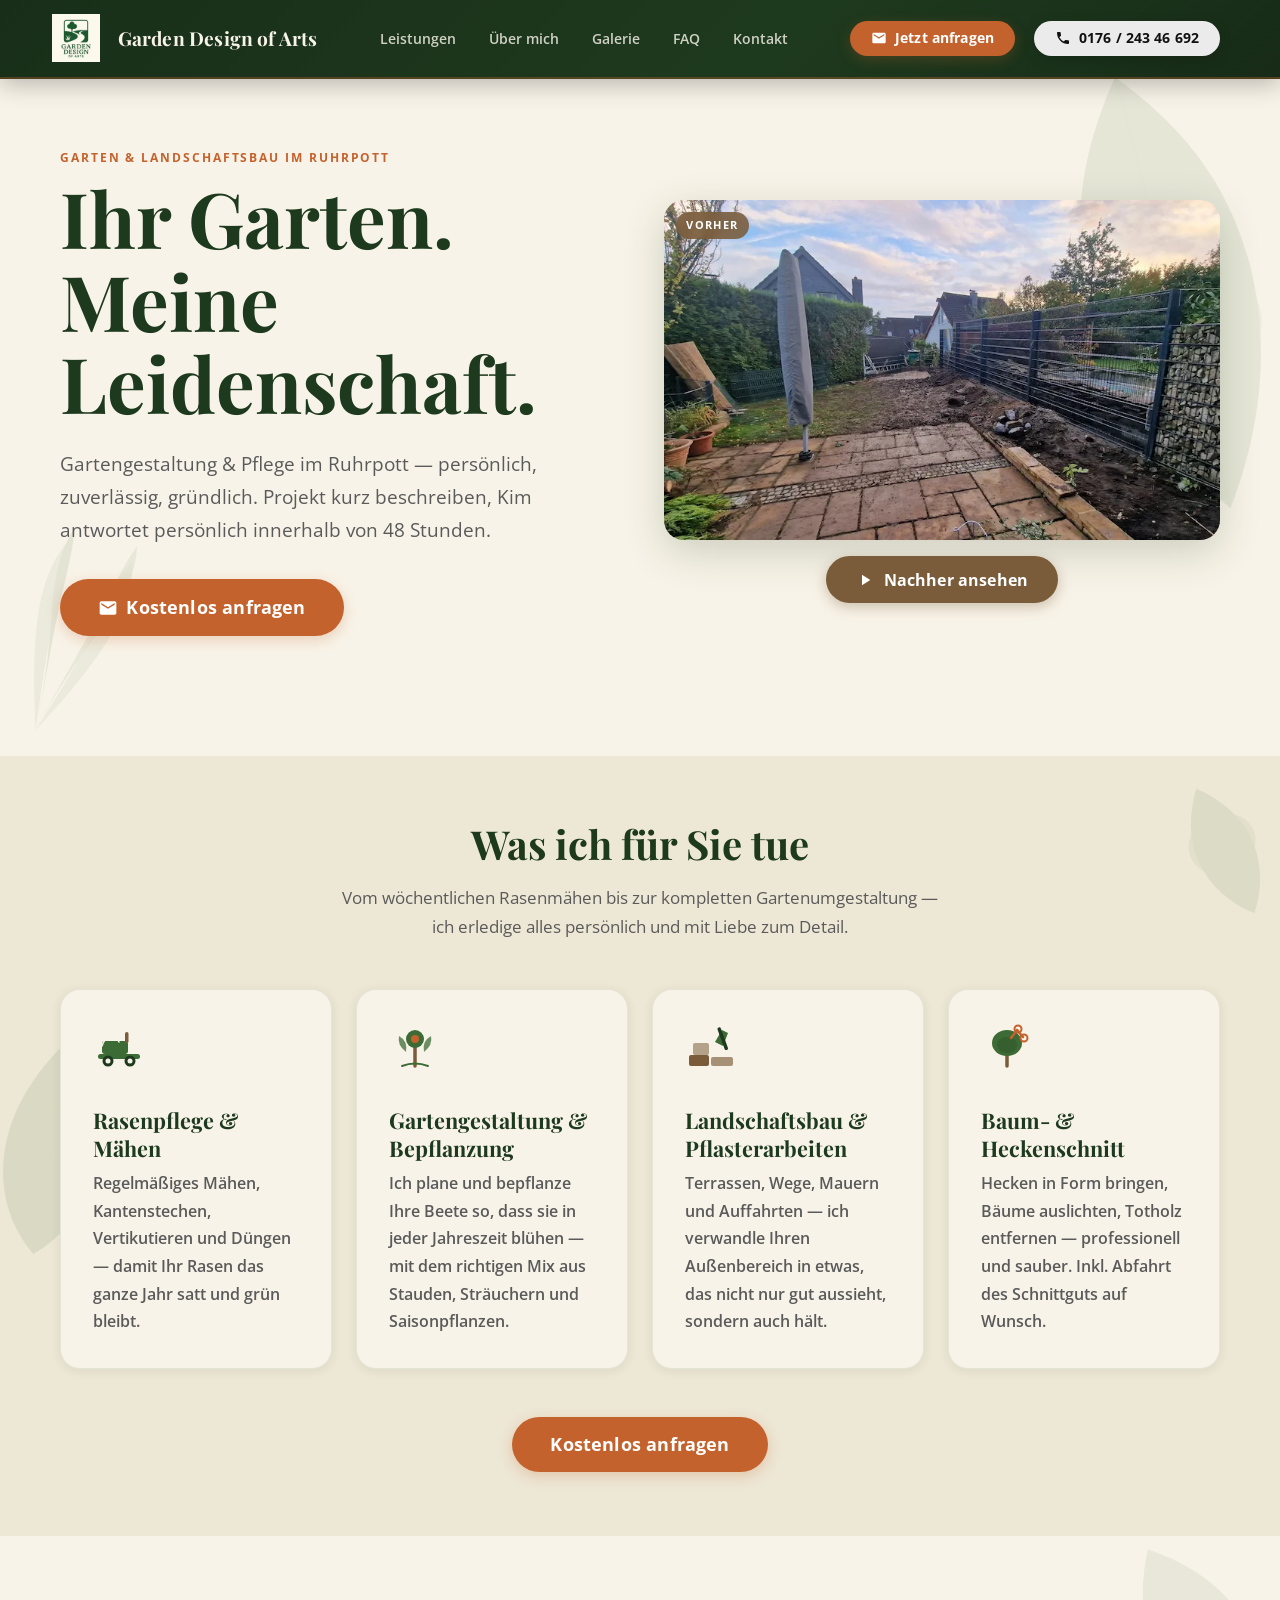
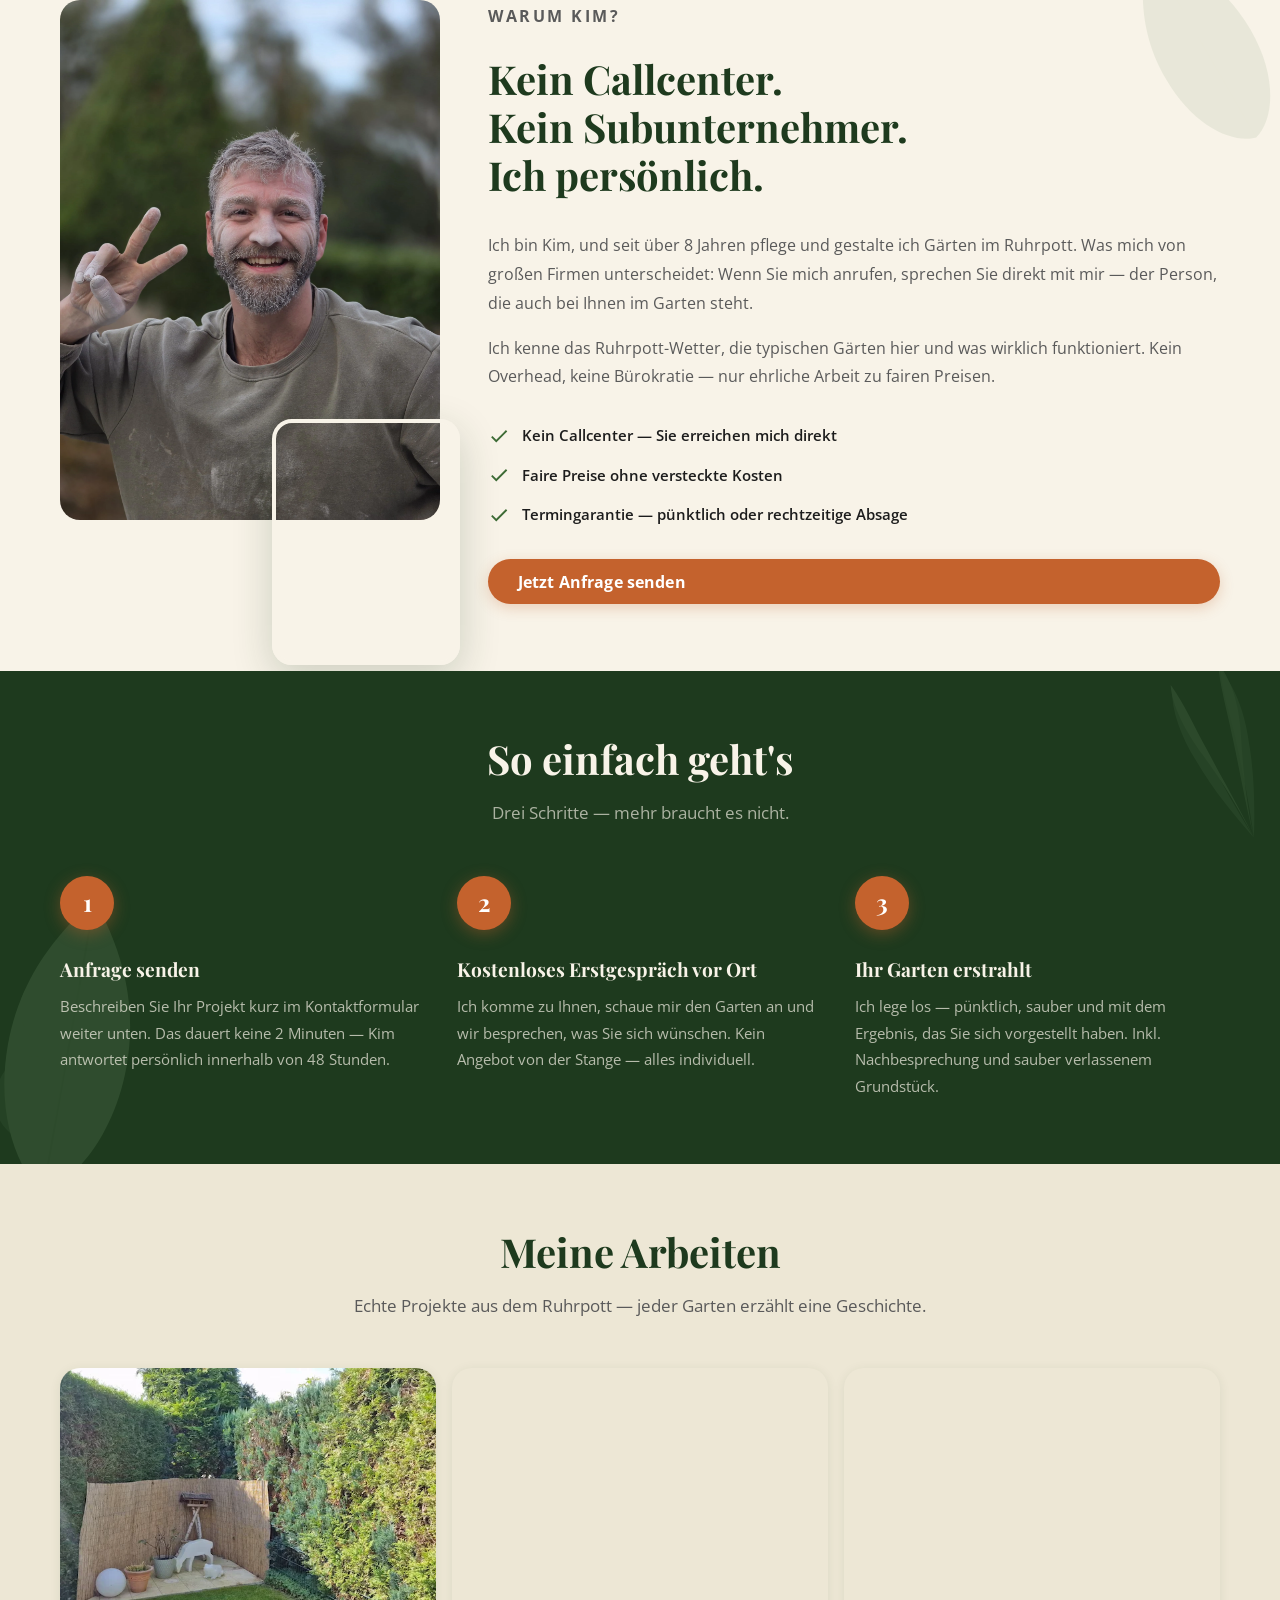
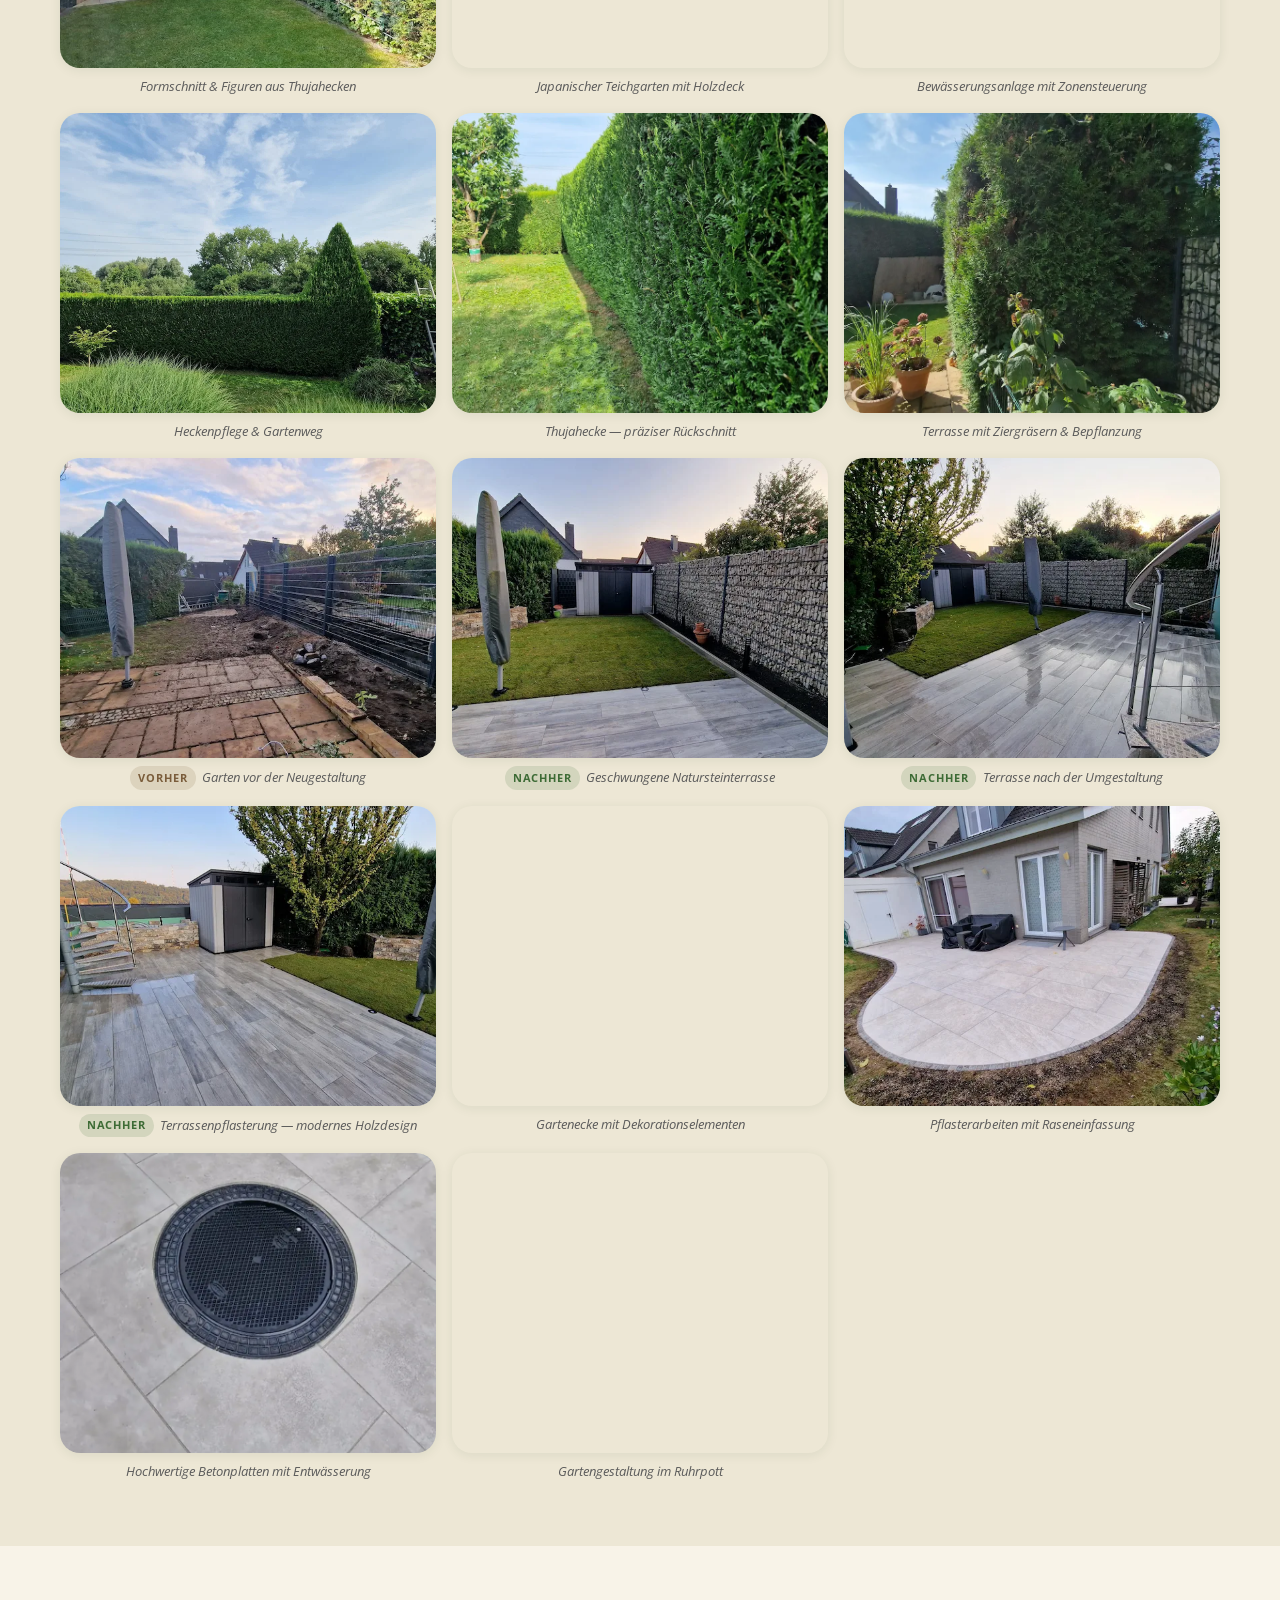
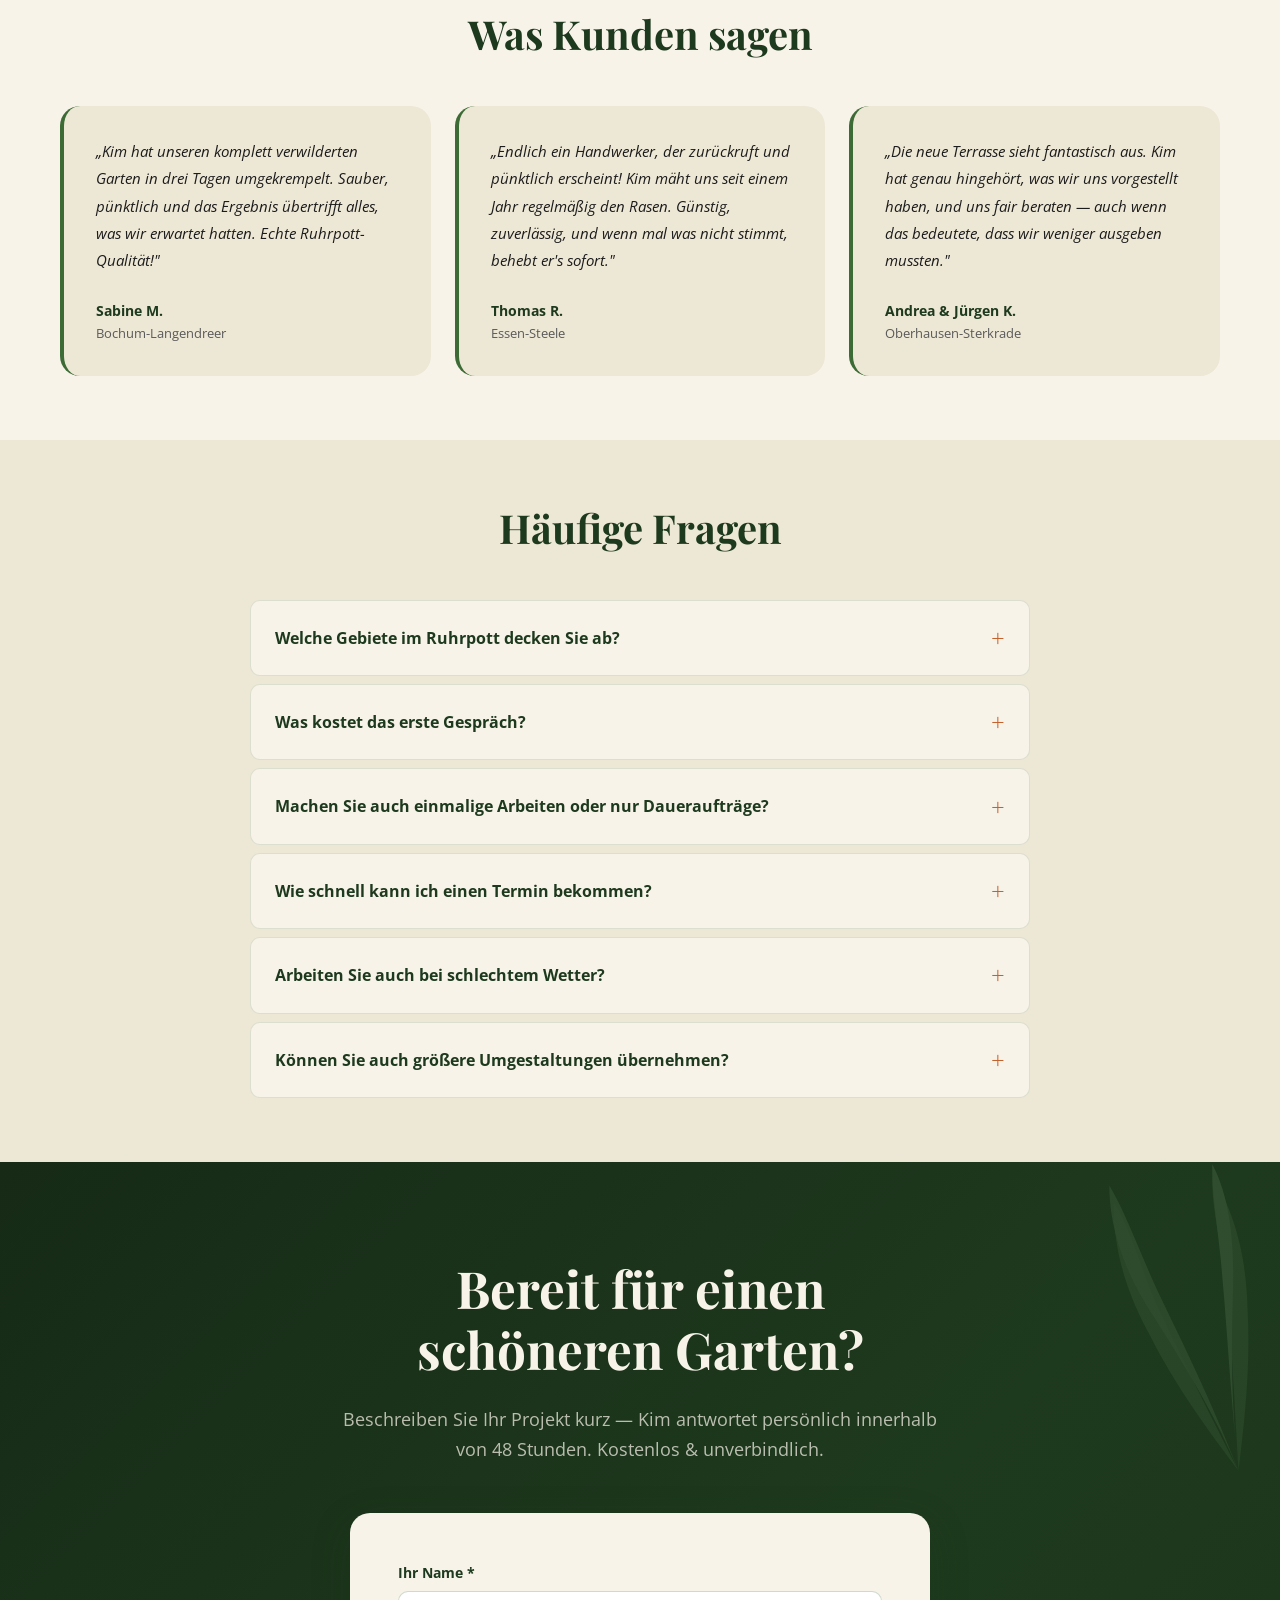
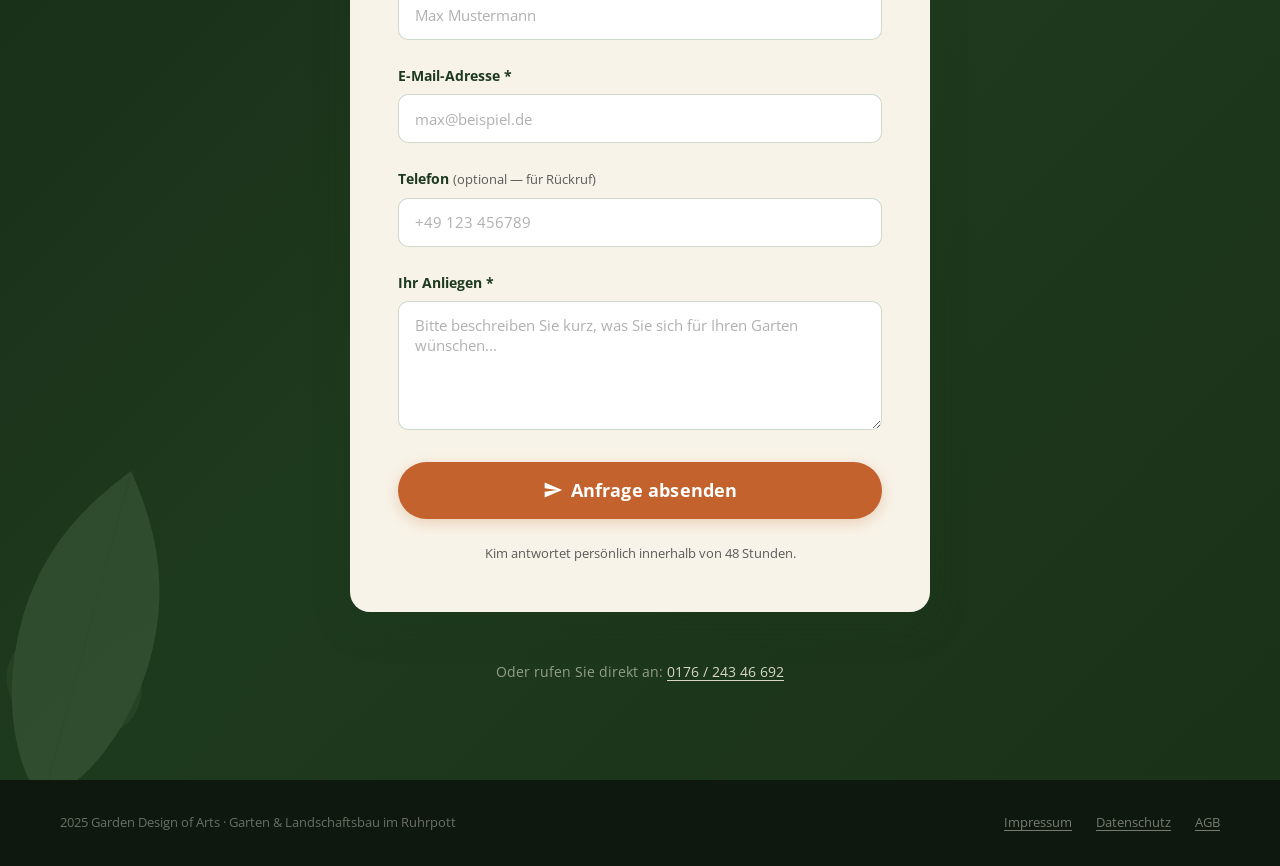
==== index.html @ 5b1a10f2 "aa" ====
<!DOCTYPE html>
<html lang="de">
<head>
  <meta charset="UTF-8">
  <meta name="viewport" content="width=device-width, initial-scale=1.0">
  <title>Garden Design of Arts — Garten & Landschaftsbau im Ruhrpott</title>
  <meta name="description" content="Professionelle Gartenpflege und Landschaftsbau im Ruhrpott. Rasenmähen, Gartengestaltung, Pflasterarbeiten und Heckenschnitt — persönlich, zuverlässig, fair.">

  <!-- Open Graph -->
  <meta property="og:title" content="Garden Design of Arts — Garten & Landschaftsbau im Ruhrpott">
  <meta property="og:description" content="Professionelle Gartenpflege und Landschaftsbau im Ruhrpott. Persönlich, zuverlässig, fair. Kein Callcenter — direkt mit Kim sprechen.">
  <meta property="og:type" content="website">
  <meta property="og:locale" content="de_DE">
  <meta property="og:url" content="https://[ihre-domain].de">
  <meta property="og:image" content="https://[ihre-domain].de/og-image.jpg">

  <!-- Twitter Card -->
  <meta name="twitter:card" content="summary_large_image">
  <meta name="twitter:title" content="Garden Design of Arts — Garten & Landschaftsbau im Ruhrpott">
  <meta name="twitter:description" content="Professionelle Gartenpflege und Landschaftsbau im Ruhrpott. Persönlich, zuverlässig, fair.">

  <!-- Canonical -->
  <link rel="canonical" href="https://[ihre-domain].de">

  <!-- Favicon -->
  <link rel="icon" type="image/x-icon" href="favicon.ico">
  <link rel="icon" type="image/png" sizes="32x32" href="favicon-32x32.png">
  <link rel="icon" type="image/png" sizes="16x16" href="favicon-16x16.png">
  <link rel="apple-touch-icon" sizes="180x180" href="apple-touch-icon.png">

  <!-- Google Fonts -->
  <link rel="preconnect" href="https://fonts.googleapis.com">
  <link rel="preconnect" href="https://fonts.gstatic.com" crossorigin>
  <link href="https://fonts.googleapis.com/css2?family=Playfair+Display:wght@400;600;700&family=Open+Sans:wght@400;500;600;700&display=swap" rel="stylesheet">

  <link rel="stylesheet" href="style.css">
</head>
<body>

  <!-- ==================== HEADER ==================== -->
  <header class="site-header" role="banner">
    <div class="container header__inner">
      <a href="#" class="header__logo" aria-label="Startseite">
        <img src="images/logo.jpg"
             alt="Garden Design of Arts Logo"
             class="header__logo-img"
             loading="eager" decoding="async">
        <span class="header__logo-text">Garden Design of Arts</span>
      </a>

      <nav class="header__nav" aria-label="Hauptnavigation">
        <ul class="nav__list">
          <li><a href="#leistungen" class="nav__link">Leistungen</a></li>
          <li><a href="#ueber-mich" class="nav__link">Über mich</a></li>
          <li><a href="#galerie" class="nav__link">Galerie</a></li>
          <li><a href="#faq" class="nav__link">FAQ</a></li>
          <li><a href="#kontakt" class="nav__link">Kontakt</a></li>
        </ul>
      </nav>

      <div class="header__actions">
        <a href="#kontakt" class="btn btn--orange header__cta">
          <svg width="16" height="16" viewBox="0 0 24 24" fill="currentColor" aria-hidden="true">
            <path d="M20 4H4c-1.1 0-2 .9-2 2v12c0 1.1.9 2 2 2h16c1.1 0 2-.9 2-2V6c0-1.1-.9-2-2-2zm0 4l-8 5-8-5V6l8 5 8-5v2z"/>
          </svg>
          Jetzt anfragen
        </a>
        <a href="tel:+4917624346692" class="btn btn--white header__phone">
          <svg width="16" height="16" viewBox="0 0 24 24" fill="currentColor" aria-hidden="true">
            <path d="M6.62 10.79a15.05 15.05 0 0 0 6.59 6.59l2.2-2.2a1 1 0 0 1 1.01-.24c1.12.37 2.33.57 3.58.57a1 1 0 0 1 1 1V20a1 1 0 0 1-1 1C10.61 21 3 13.39 3 4a1 1 0 0 1 1-1h3.5a1 1 0 0 1 1 1c0 1.25.2 2.46.57 3.58a1 1 0 0 1-.25 1.01l-2.2 2.2z"/>
          </svg>
          0176 / 243 46 692
        </a>
      </div>

      <button class="hamburger" aria-label="Menü öffnen" aria-expanded="false" aria-controls="mobile-menu">
        <span></span>
        <span></span>
        <span></span>
      </button>
    </div>

    <!-- Mobile Menu -->
    <div class="mobile-menu" id="mobile-menu" aria-hidden="true">
      <nav aria-label="Mobile Navigation">
        <ul class="mobile-menu__list">
          <li><a href="#leistungen" class="mobile-menu__link">Leistungen</a></li>
          <li><a href="#ueber-mich" class="mobile-menu__link">Über mich</a></li>
          <li><a href="#galerie" class="mobile-menu__link">Galerie</a></li>
          <li><a href="#faq" class="mobile-menu__link">FAQ</a></li>
          <li><a href="#kontakt" class="mobile-menu__link">Kontakt</a></li>
          <li>
            <a href="#kontakt" class="btn btn--orange mobile-menu__cta">
              Jetzt anfragen
            </a>
          </li>
        </ul>
      </nav>
    </div>
  </header>

  <main>

    <!-- ==================== HERO ==================== -->
    <section class="hero" id="hero" aria-labelledby="hero-headline">

      <!-- Decorative plants -->
      <div class="plant-deco plant-deco--hero-r" aria-hidden="true">
        <svg viewBox="0 0 140 300" xmlns="http://www.w3.org/2000/svg" fill="currentColor">
          <path d="M70 8 C48 36 18 78 18 144 C18 210 48 262 70 292 C92 262 122 210 122 144 C122 78 92 36 70 8 Z"/>
          <line x1="70" y1="8" x2="70" y2="292" stroke="rgba(0,0,0,0.1)" stroke-width="2" fill="none"/>
          <path d="M70 80 C55 72 36 74 28 90 C22 104 30 120 44 128 C58 136 70 128 70 116" fill="currentColor" opacity="0.7"/>
          <path d="M70 80 C85 72 104 74 112 90 C118 104 110 120 96 128 C82 136 70 128 70 116" fill="currentColor" opacity="0.7"/>
          <path d="M70 148 C52 138 30 142 22 160 C14 178 22 196 38 204 C54 212 70 202 70 188" fill="currentColor" opacity="0.55"/>
          <path d="M70 148 C88 138 110 142 118 160 C126 178 118 196 102 204 C86 212 70 202 70 188" fill="currentColor" opacity="0.55"/>
        </svg>
      </div>
      <div class="plant-deco plant-deco--hero-l" aria-hidden="true">
        <svg viewBox="0 0 120 200" xmlns="http://www.w3.org/2000/svg" fill="currentColor">
          <path d="M60 200 C55 165 48 130 36 90 C28 62 24 34 30 12 C36 32 38 60 42 88 C46 120 54 158 60 200 Z"/>
          <path d="M60 200 C65 162 74 126 86 88 C94 62 98 34 90 8 C84 28 82 56 78 84 C74 116 66 154 60 200 Z" opacity="0.8"/>
          <path d="M60 200 C48 170 34 138 26 100 C20 72 20 44 30 22 C36 40 36 66 40 94 C44 126 52 162 60 200 Z" opacity="0.65"/>
          <path d="M60 200 C72 170 86 138 94 100 C100 72 100 44 90 22 C84 40 84 66 80 94 C76 126 68 162 60 200 Z" opacity="0.65"/>
        </svg>
      </div>

      <div class="container hero__inner">
        <div class="hero__content">
          <p class="hero__eyebrow">Garten & Landschaftsbau im Ruhrpott</p>
          <h1 class="hero__headline" id="hero-headline">Ihr Garten.<br>Meine Leidenschaft.</h1>
          <p class="hero__subheadline">Gartengestaltung & Pflege im Ruhrpott — persönlich, zuverlässig, gründlich. Projekt kurz beschreiben, Kim antwortet persönlich innerhalb von 48 Stunden.</p>

          <a href="#kontakt" class="btn btn--orange btn--large hero__cta">
            <svg width="20" height="20" viewBox="0 0 24 24" fill="currentColor" aria-hidden="true">
              <path d="M20 4H4c-1.1 0-2 .9-2 2v12c0 1.1.9 2 2 2h16c1.1 0 2-.9 2-2V6c0-1.1-.9-2-2-2zm0 4l-8 5-8-5V6l8 5 8-5v2z"/>
            </svg>
            Kostenlos anfragen
          </a>

        </div>

        <div class="hero__image">
          <div class="hero__ba" id="heroBA">
            <div class="hero__ba-frame">
              <!-- TODO: generate images/werk-07.webp and images/werk-08.webp -->
              <!-- TODO: generate images/werk-07-800w.jpg (800×450) as the 1x version -->
              <picture>
                <source type="image/webp"
                        srcset="images/werk-07.webp"
                        sizes="(max-width: 768px) calc(100vw - 2rem), 600px">
                <img src="images/werk-07.jpg"
                     srcset="images/werk-07.jpg 4000w"
                     sizes="(max-width: 768px) calc(100vw - 2rem), 600px"
                     class="hero__ba-img hero__ba-img--before"
                     alt="Garten vor der Umgestaltung — alter Pflasterbelag"
                     width="4000" height="2252"
                     loading="eager" decoding="async">
              </picture>
              <!-- TODO: generate images/werk-08.webp and images/werk-08-800w.jpg (800×450) -->
              <picture>
                <source type="image/webp"
                        srcset="images/werk-08.webp"
                        sizes="(max-width: 768px) calc(100vw - 2rem), 600px">
                <img src="images/werk-08.jpg"
                     srcset="images/werk-08.jpg 4000w"
                     sizes="(max-width: 768px) calc(100vw - 2rem), 600px"
                     class="hero__ba-img hero__ba-img--after"
                     alt="Garten nach der Umgestaltung — neue Natursteinterrasse"
                     width="4000" height="2252"
                     loading="eager" decoding="async"
                     aria-hidden="true">
              </picture>
              <span class="hero__ba-badge hero__ba-badge--before" aria-hidden="true">Vorher</span>
              <span class="hero__ba-badge hero__ba-badge--after"  aria-hidden="true">Nachher</span>
            </div>
            <button class="btn btn--ba-before hero__ba-toggle" id="heroBaBtn" aria-label="Nachher-Bild anzeigen">
              <svg width="18" height="18" viewBox="0 0 24 24" fill="currentColor" aria-hidden="true">
                <path d="M8 5v14l11-7z"/>
              </svg>
              Nachher ansehen
            </button>
          </div>
        </div>
      </div>
    </section>

    <!-- ==================== SERVICES ==================== -->
    <section class="services" id="leistungen" aria-labelledby="services-headline">

      <!-- Decorative plants -->
      <div class="plant-deco plant-deco--services-l" aria-hidden="true">
        <svg viewBox="0 0 100 200" xmlns="http://www.w3.org/2000/svg" fill="currentColor">
          <path d="M50 0 C28 28 8 68 8 108 C8 152 28 182 50 200 C72 182 92 152 92 108 C92 68 72 28 50 0 Z"/>
          <line x1="50" y1="0" x2="50" y2="200" stroke="rgba(0,0,0,0.08)" stroke-width="1.5" fill="none"/>
        </svg>
      </div>
      <div class="plant-deco plant-deco--services-r" aria-hidden="true">
        <svg viewBox="0 0 100 160" xmlns="http://www.w3.org/2000/svg" fill="currentColor">
          <path d="M50 5 C35 22 18 50 18 80 C18 116 35 142 50 158 C65 142 82 116 82 80 C82 50 65 22 50 5 Z"/>
          <path d="M50 50 C36 42 20 46 14 62 C8 78 16 94 30 100 C44 106 50 96 50 84" opacity="0.65"/>
          <path d="M50 50 C64 42 80 46 86 62 C92 78 84 94 70 100 C56 106 50 96 50 84" opacity="0.65"/>
        </svg>
      </div>

      <div class="container">
        <header class="section-header">
          <h2 class="section-headline" id="services-headline">Was ich für Sie tue</h2>
          <p class="section-sub">Vom wöchentlichen Rasenmähen bis zur kompletten Gartenumgestaltung — ich erledige alles persönlich und mit Liebe zum Detail.</p>
        </header>

        <div class="services__grid">

          <article class="service-card">
            <div class="service-card__icon" aria-hidden="true">
              <svg width="52" height="52" viewBox="0 0 52 52" fill="none" xmlns="http://www.w3.org/2000/svg">
                <rect x="5" y="32" width="42" height="5" rx="2.5" fill="#3D6B35"/>
                <rect x="9" y="19" width="26" height="13" rx="3" fill="#3D6B35"/>
                <circle cx="15" cy="39" r="5.5" fill="#1E3A1E"/>
                <circle cx="15" cy="39" r="2.5" fill="#F8F3E8"/>
                <circle cx="37" cy="39" r="5.5" fill="#1E3A1E"/>
                <circle cx="37" cy="39" r="2.5" fill="#F8F3E8"/>
                <rect x="32" y="10" width="3.5" height="11" rx="1.75" fill="#7A5C3A"/>
                <path d="M9 24 Q12 15 18 15 Q24 15 26 20" stroke="#F8F3E8" stroke-width="1.5" fill="none" stroke-linecap="round"/>
              </svg>
            </div>
            <h3 class="service-card__title">Rasenpflege & Mähen</h3>
            <p class="service-card__desc">Regelmäßiges Mähen, Kantenstechen, Vertikutieren und Düngen — damit Ihr Rasen das ganze Jahr satt und grün bleibt.</p>
          </article>

          <article class="service-card">
            <div class="service-card__icon" aria-hidden="true">
              <svg width="52" height="52" viewBox="0 0 52 52" fill="none" xmlns="http://www.w3.org/2000/svg">
                <path d="M26 44 L26 24" stroke="#7A5C3A" stroke-width="3.5" stroke-linecap="round"/>
                <circle cx="26" cy="17" r="9" fill="#3D6B35"/>
                <circle cx="26" cy="17" r="4" fill="#C4622D"/>
                <path d="M17 30 Q8 23 10 14 Q19 19 17 30Z" fill="#3D6B35" opacity="0.75"/>
                <path d="M35 30 Q44 23 42 14 Q33 19 35 30Z" fill="#3D6B35" opacity="0.75"/>
                <path d="M13 44 Q26 39 39 44" stroke="#3D6B35" stroke-width="2" stroke-linecap="round"/>
              </svg>
            </div>
            <h3 class="service-card__title">Gartengestaltung & Bepflanzung</h3>
            <p class="service-card__desc">Ich plane und bepflanze Ihre Beete so, dass sie in jeder Jahreszeit blühen — mit dem richtigen Mix aus Stauden, Sträuchern und Saisonpflanzen.</p>
          </article>

          <article class="service-card">
            <div class="service-card__icon" aria-hidden="true">
              <svg width="52" height="52" viewBox="0 0 52 52" fill="none" xmlns="http://www.w3.org/2000/svg">
                <rect x="4" y="33" width="20" height="11" rx="2" fill="#7A5C3A"/>
                <rect x="26" y="35" width="22" height="9" rx="2" fill="#7A5C3A" opacity="0.65"/>
                <rect x="8" y="21" width="16" height="12" rx="2" fill="#7A5C3A" opacity="0.55"/>
                <path d="M30 20 L37 8 L43 11 L38 24 L30 20Z" fill="#3D6B35"/>
                <rect x="32" y="6" width="3.5" height="24" rx="1.75" transform="rotate(-20 32 6)" fill="#1E3A1E"/>
              </svg>
            </div>
            <h3 class="service-card__title">Landschaftsbau & Pflasterarbeiten</h3>
            <p class="service-card__desc">Terrassen, Wege, Mauern und Auffahrten — ich verwandle Ihren Außenbereich in etwas, das nicht nur gut aussieht, sondern auch hält.</p>
          </article>

          <article class="service-card">
            <div class="service-card__icon" aria-hidden="true">
              <svg width="52" height="52" viewBox="0 0 52 52" fill="none" xmlns="http://www.w3.org/2000/svg">
                <path d="M26 44 L26 30" stroke="#7A5C3A" stroke-width="3.5" stroke-linecap="round"/>
                <ellipse cx="26" cy="21" rx="15" ry="13" fill="#3D6B35"/>
                <ellipse cx="26" cy="23" rx="10" ry="8" fill="#1E3A1E" opacity="0.25"/>
                <line x1="36" y1="8" x2="30" y2="16" stroke="#C4622D" stroke-width="2.5" stroke-linecap="round"/>
                <circle cx="37" cy="7" r="3.5" fill="none" stroke="#C4622D" stroke-width="2"/>
                <line x1="42" y1="15" x2="36" y2="8" stroke="#C4622D" stroke-width="2.5" stroke-linecap="round"/>
                <circle cx="43" cy="16" r="3.5" fill="none" stroke="#C4622D" stroke-width="2"/>
              </svg>
            </div>
            <h3 class="service-card__title">Baum- & Heckenschnitt</h3>
            <p class="service-card__desc">Hecken in Form bringen, Bäume auslichten, Totholz entfernen — professionell und sauber. Inkl. Abfahrt des Schnittguts auf Wunsch.</p>
          </article>

        </div>

        <div class="services__cta">
          <a href="#kontakt" class="btn btn--orange btn--large">
            Kostenlos anfragen
          </a>
        </div>
      </div>
    </section>

    <!-- ==================== ABOUT ==================== -->
    <section class="about" id="ueber-mich" aria-labelledby="about-headline">

      <!-- Decorative plant -->
      <div class="plant-deco plant-deco--about-r" aria-hidden="true">
        <svg viewBox="0 0 160 260" xmlns="http://www.w3.org/2000/svg" fill="currentColor">
          <path d="M80 10 C55 38 24 82 24 148 C24 214 55 252 80 258 C105 252 136 214 136 148 C136 82 105 38 80 10 Z"/>
          <line x1="80" y1="10" x2="80" y2="258" stroke="rgba(0,0,0,0.08)" stroke-width="2" fill="none"/>
          <path d="M80 90 C62 80 40 84 32 102 C26 118 34 136 50 144 C64 150 80 140 80 126" opacity="0.7"/>
          <path d="M80 90 C98 80 120 84 128 102 C134 118 126 136 110 144 C96 150 80 140 80 126" opacity="0.7"/>
        </svg>
      </div>

      <div class="container about__inner">
        <div class="about__image">
          <div class="about__photos-wrap">
            <!-- TODO: generate images/kim.webp and images/kim2.webp -->
            <!-- TODO: generate images/kim-800w.jpg (800×1067) as the 2x source -->
            <picture>
              <source type="image/webp"
                      srcset="images/kim.webp"
                      sizes="(max-width: 768px) 80vw, 400px">
              <img src="images/kim.jpg"
                   srcset="images/kim.jpg 3000w"
                   sizes="(max-width: 768px) 80vw, 400px"
                   class="about__photo about__photo--main"
                   alt="Kim — Ihr persönlicher Gartenexperte im Ruhrpott"
                   width="3000" height="4000"
                   loading="eager" decoding="async">
            </picture>
            <div class="about__photo-badge">
              <!-- TODO: generate images/kim2.webp -->
              <picture>
                <source type="image/webp"
                        srcset="images/kim2.webp"
                        sizes="(max-width: 768px) 45vw, 220px">
                <img src="images/kim2.jpg"
                     srcset="images/kim2.jpg 3000w"
                     sizes="(max-width: 768px) 45vw, 220px"
                     class="about__photo about__photo--action"
                     alt="Kim bei der Arbeit — persönlich, gründlich, professionell"
                     width="3000" height="4000"
                     loading="lazy" decoding="async">
              </picture>
            </div>
          </div>
        </div>

        <div class="about__content">
          <p class="section-eyebrow">Warum Kim?</p>
          <h2 class="section-headline" id="about-headline">Kein Callcenter.<br>Kein Subunternehmer.<br>Ich persönlich.</h2>
          <p>Ich bin Kim, und seit über 8 Jahren pflege und gestalte ich Gärten im Ruhrpott. Was mich von großen Firmen unterscheidet: Wenn Sie mich anrufen, sprechen Sie direkt mit mir — der Person, die auch bei Ihnen im Garten steht.</p>
          <p>Ich kenne das Ruhrpott-Wetter, die typischen Gärten hier und was wirklich funktioniert. Kein Overhead, keine Bürokratie — nur ehrliche Arbeit zu fairen Preisen.</p>

          <ul class="about__trust-list" aria-label="Meine Versprechen">
            <li class="about__trust-item">
              <svg width="22" height="22" viewBox="0 0 24 24" fill="#3D6B35" aria-hidden="true"><path d="M9 16.17L4.83 12l-1.42 1.41L9 19 21 7l-1.41-1.41L9 16.17z"/></svg>
              Kein Callcenter — Sie erreichen mich direkt
            </li>
            <li class="about__trust-item">
              <svg width="22" height="22" viewBox="0 0 24 24" fill="#3D6B35" aria-hidden="true"><path d="M9 16.17L4.83 12l-1.42 1.41L9 19 21 7l-1.41-1.41L9 16.17z"/></svg>
              Faire Preise ohne versteckte Kosten
            </li>
            <li class="about__trust-item">
              <svg width="22" height="22" viewBox="0 0 24 24" fill="#3D6B35" aria-hidden="true"><path d="M9 16.17L4.83 12l-1.42 1.41L9 19 21 7l-1.41-1.41L9 16.17z"/></svg>
              Termingarantie — pünktlich oder rechtzeitige Absage
            </li>
          </ul>

          <a href="#kontakt" class="btn btn--orange">Jetzt Anfrage senden</a>
        </div>
      </div>
    </section>

    <!-- ==================== HOW IT WORKS ==================== -->
    <section class="how-it-works" id="so-gehts" aria-labelledby="how-headline">

      <!-- Decorative plants (cream tint on dark background) -->
      <div class="plant-deco plant-deco--how-l" aria-hidden="true">
        <svg viewBox="0 0 130 240" xmlns="http://www.w3.org/2000/svg" fill="currentColor">
          <path d="M65 8 C44 34 16 76 16 136 C16 196 44 238 65 248 C86 238 114 196 114 136 C114 76 86 34 65 8 Z"/>
          <line x1="65" y1="8" x2="65" y2="248" stroke="rgba(0,0,0,0.1)" stroke-width="1.5" fill="none"/>
          <path d="M65 78 C50 68 30 72 22 90 C16 106 24 122 40 130 C52 136 65 126 65 112" opacity="0.65"/>
          <path d="M65 78 C80 68 100 72 108 90 C114 106 106 122 90 130 C78 136 65 126 65 112" opacity="0.65"/>
          <path d="M65 148 C46 136 24 140 16 160 C8 180 16 200 34 208 C50 216 65 204 65 188" opacity="0.45"/>
        </svg>
      </div>
      <div class="plant-deco plant-deco--how-r" aria-hidden="true">
        <svg viewBox="0 0 100 180" xmlns="http://www.w3.org/2000/svg" fill="currentColor">
          <path d="M50 180 C46 150 40 118 30 84 C22 56 18 28 24 8 C30 28 32 56 36 82 C40 112 46 144 50 180 Z"/>
          <path d="M50 180 C54 148 62 116 72 82 C80 56 84 28 76 4 C70 24 68 52 64 80 C60 110 54 142 50 180 Z" opacity="0.8"/>
          <path d="M50 180 C40 155 28 122 22 88 C16 60 16 32 24 12 C30 30 30 58 34 86 C38 116 44 152 50 180 Z" opacity="0.6"/>
          <path d="M50 180 C60 155 72 122 78 88 C84 60 84 32 76 12 C70 30 70 58 66 86 C62 116 56 152 50 180 Z" opacity="0.6"/>
        </svg>
      </div>

      <div class="container">
        <header class="section-header">
          <h2 class="section-headline" id="how-headline">So einfach geht's</h2>
          <p class="section-sub">Drei Schritte — mehr braucht es nicht.</p>
        </header>

        <ol class="steps" aria-label="Ablauf in drei Schritten">
          <li class="step">
            <div class="step__number" aria-hidden="true">1</div>
            <div class="step__content">
              <h3 class="step__title">Anfrage senden</h3>
              <p class="step__desc">Beschreiben Sie Ihr Projekt kurz im Kontaktformular weiter unten. Das dauert keine 2 Minuten — Kim antwortet persönlich innerhalb von 48 Stunden.</p>
            </div>
          </li>
          <li class="step">
            <div class="step__number" aria-hidden="true">2</div>
            <div class="step__content">
              <h3 class="step__title">Kostenloses Erstgespräch vor Ort</h3>
              <p class="step__desc">Ich komme zu Ihnen, schaue mir den Garten an und wir besprechen, was Sie sich wünschen. Kein Angebot von der Stange — alles individuell.</p>
            </div>
          </li>
          <li class="step">
            <div class="step__number" aria-hidden="true">3</div>
            <div class="step__content">
              <h3 class="step__title">Ihr Garten erstrahlt</h3>
              <p class="step__desc">Ich lege los — pünktlich, sauber und mit dem Ergebnis, das Sie sich vorgestellt haben. Inkl. Nachbesprechung und sauber verlassenem Grundstück.</p>
            </div>
          </li>
        </ol>
      </div>
    </section>

    <!-- ==================== PORTFOLIO ==================== -->
    <section class="portfolio" id="galerie" aria-labelledby="portfolio-headline">
      <div class="container">
        <header class="section-header">
          <h2 class="section-headline" id="portfolio-headline">Meine Arbeiten</h2>
          <p class="section-sub">Echte Projekte aus dem Ruhrpott — jeder Garten erzählt eine Geschichte.</p>
        </header>

        <div class="portfolio__grid">

          <!-- Portfolio images: source files are 3000–4000px (already 2x+ quality).
               TODO for each: generate WebP version and a 1x downsized JPEG (~800px wide).
               Naming: werk-XX.webp  |  werk-XX-800w.jpg  |  original = 2x JPEG fallback -->

          <figure class="portfolio__item">
            <div class="portfolio__img-wrap">
              <picture>
                <source type="image/webp" srcset="images/werk-01.webp"
                        sizes="(max-width: 640px) calc(100vw - 2rem), (max-width: 1024px) calc(50vw - 2rem), 420px">
                <img src="images/werk-01.jpg"
                     srcset="images/werk-01.jpg 4000w"
                     sizes="(max-width: 640px) calc(100vw - 2rem), (max-width: 1024px) calc(50vw - 2rem), 420px"
                     alt="Formschnitt: Büsche in Tier-Formen — Heckenschnitt im Ruhrpott"
                     loading="lazy" decoding="async" width="4000" height="2252">
              </picture>
            </div>
            <figcaption>Formschnitt &amp; Figuren aus Thujahecken</figcaption>
          </figure>

          <figure class="portfolio__item">
            <div class="portfolio__img-wrap">
              <picture>
                <source type="image/webp" srcset="images/werk-02.webp"
                        sizes="(max-width: 640px) calc(100vw - 2rem), (max-width: 1024px) calc(50vw - 2rem), 420px">
                <img src="images/werk-02.jpg"
                     srcset="images/werk-02.jpg 3000w"
                     sizes="(max-width: 640px) calc(100vw - 2rem), (max-width: 1024px) calc(50vw - 2rem), 420px"
                     alt="Japanischer Teichgarten mit Holzdeck und Steinskulpturen"
                     loading="lazy" decoding="async" width="3000" height="4000">
              </picture>
            </div>
            <figcaption>Japanischer Teichgarten mit Holzdeck</figcaption>
          </figure>

          <figure class="portfolio__item">
            <div class="portfolio__img-wrap">
              <picture>
                <source type="image/webp" srcset="images/werk-03.webp"
                        sizes="(max-width: 640px) calc(100vw - 2rem), (max-width: 1024px) calc(50vw - 2rem), 420px">
                <img src="images/werk-03.jpg"
                     srcset="images/werk-03.jpg 4000w"
                     sizes="(max-width: 640px) calc(100vw - 2rem), (max-width: 1024px) calc(50vw - 2rem), 420px"
                     alt="Bewässerungsanlage Installation — unterirdische Leitungen und Steuerventile"
                     loading="lazy" decoding="async" width="4000" height="3000">
              </picture>
            </div>
            <figcaption>Bewässerungsanlage mit Zonensteuerung</figcaption>
          </figure>

          <figure class="portfolio__item">
            <div class="portfolio__img-wrap">
              <picture>
                <source type="image/webp" srcset="images/werk-04.webp"
                        sizes="(max-width: 640px) calc(100vw - 2rem), (max-width: 1024px) calc(50vw - 2rem), 420px">
                <img src="images/werk-04.jpg"
                     srcset="images/werk-04.jpg 4000w"
                     sizes="(max-width: 640px) calc(100vw - 2rem), (max-width: 1024px) calc(50vw - 2rem), 420px"
                     alt="Gartenweg mit hoher Thujahecke — gepflegt und geradlinig"
                     loading="lazy" decoding="async" width="4000" height="3000">
              </picture>
            </div>
            <figcaption>Heckenpflege &amp; Gartenweg</figcaption>
          </figure>

          <figure class="portfolio__item">
            <div class="portfolio__img-wrap">
              <picture>
                <source type="image/webp" srcset="images/werk-05.webp"
                        sizes="(max-width: 640px) calc(100vw - 2rem), (max-width: 1024px) calc(50vw - 2rem), 420px">
                <img src="images/werk-05.jpg"
                     srcset="images/werk-05.jpg 3000w"
                     sizes="(max-width: 640px) calc(100vw - 2rem), (max-width: 1024px) calc(50vw - 2rem), 420px"
                     alt="Lange gerade Thujahecke nach dem Schnitt — präzise Gartenarbeit"
                     loading="lazy" decoding="async" width="3000" height="4000">
              </picture>
            </div>
            <figcaption>Thujahecke — präziser Rückschnitt</figcaption>
          </figure>

          <figure class="portfolio__item">
            <div class="portfolio__img-wrap">
              <picture>
                <source type="image/webp" srcset="images/werk-06.webp"
                        sizes="(max-width: 640px) calc(100vw - 2rem), (max-width: 1024px) calc(50vw - 2rem), 420px">
                <img src="images/werk-06.jpg"
                     srcset="images/werk-06.jpg 2252w"
                     sizes="(max-width: 640px) calc(100vw - 2rem), (max-width: 1024px) calc(50vw - 2rem), 420px"
                     alt="Moderne Terrasse mit Ziergräsern und Blumenbeet — Bepflanzung und Pflasterung"
                     loading="lazy" decoding="async" width="2252" height="4000">
              </picture>
            </div>
            <figcaption>Terrasse mit Ziergräsern &amp; Bepflanzung</figcaption>
          </figure>

          <figure class="portfolio__item portfolio__item--before">
            <div class="portfolio__img-wrap">
              <picture>
                <source type="image/webp" srcset="images/werk-07.webp"
                        sizes="(max-width: 640px) calc(100vw - 2rem), (max-width: 1024px) calc(50vw - 2rem), 420px">
                <img src="images/werk-07.jpg"
                     srcset="images/werk-07.jpg 4000w"
                     sizes="(max-width: 640px) calc(100vw - 2rem), (max-width: 1024px) calc(50vw - 2rem), 420px"
                     alt="Garten vor der Umgestaltung — alter Pflasterbelag und ungepflegte Fläche"
                     loading="lazy" decoding="async" width="4000" height="2252">
              </picture>
            </div>
            <figcaption><span class="portfolio__label portfolio__label--before">Vorher</span> Garten vor der Neugestaltung</figcaption>
          </figure>

          <figure class="portfolio__item portfolio__item--after">
            <div class="portfolio__img-wrap">
              <picture>
                <source type="image/webp" srcset="images/werk-08.webp"
                        sizes="(max-width: 640px) calc(100vw - 2rem), (max-width: 1024px) calc(50vw - 2rem), 420px">
                <img src="images/werk-08.jpg"
                     srcset="images/werk-08.jpg 4000w"
                     sizes="(max-width: 640px) calc(100vw - 2rem), (max-width: 1024px) calc(50vw - 2rem), 420px"
                     alt="Neu gestaltete geschwungene Terrasse aus modernen Natursteinplatten — Nachher"
                     loading="lazy" decoding="async" width="4000" height="2252">
              </picture>
            </div>
            <figcaption><span class="portfolio__label portfolio__label--after">Nachher</span> Geschwungene Natursteinterrasse</figcaption>
          </figure>

          <figure class="portfolio__item portfolio__item--after">
            <div class="portfolio__img-wrap">
              <picture>
                <source type="image/webp" srcset="images/werk-13.webp"
                        sizes="(max-width: 640px) calc(100vw - 2rem), (max-width: 1024px) calc(50vw - 2rem), 420px">
                <img src="images/werk-13.jpg"
                     srcset="images/werk-13.jpg 4000w"
                     sizes="(max-width: 640px) calc(100vw - 2rem), (max-width: 1024px) calc(50vw - 2rem), 420px"
                     alt="Terrasse nach der Umgestaltung"
                     loading="lazy" decoding="async" width="4000" height="2252">
              </picture>
            </div>
            <figcaption><span class="portfolio__label portfolio__label--after">Nachher</span> Terrasse nach der Umgestaltung</figcaption>
          </figure>

          <figure class="portfolio__item portfolio__item--after">
            <div class="portfolio__img-wrap">
              <picture>
                <source type="image/webp" srcset="images/werk-10.webp"
                        sizes="(max-width: 640px) calc(100vw - 2rem), (max-width: 1024px) calc(50vw - 2rem), 420px">
                <img src="images/werk-10.jpg"
                     srcset="images/werk-10.jpg 4000w"
                     sizes="(max-width: 640px) calc(100vw - 2rem), (max-width: 1024px) calc(50vw - 2rem), 420px"
                     alt="Moderne Terrasse mit hochwertigen Betonplatten im Holzdesign — Abendstimmung"
                     loading="lazy" decoding="async" width="4000" height="2252">
              </picture>
            </div>
            <figcaption><span class="portfolio__label portfolio__label--after">Nachher</span> Terrassenpflasterung — modernes Holzdesign</figcaption>
          </figure>

          <figure class="portfolio__item">
            <div class="portfolio__img-wrap">
              <picture>
                <source type="image/webp" srcset="images/werk-09.webp"
                        sizes="(max-width: 640px) calc(100vw - 2rem), (max-width: 1024px) calc(50vw - 2rem), 420px">
                <img src="images/werk-09.jpg"
                     srcset="images/werk-09.jpg 3000w"
                     sizes="(max-width: 640px) calc(100vw - 2rem), (max-width: 1024px) calc(50vw - 2rem), 420px"
                     alt="Dekorative Gartenecke mit Skulpturen und Bambusmatte — Gartengestaltung"
                     loading="lazy" decoding="async" width="3000" height="4000">
              </picture>
            </div>
            <figcaption>Gartenecke mit Dekorationselementen</figcaption>
          </figure>

          <figure class="portfolio__item">
            <div class="portfolio__img-wrap">
              <picture>
                <source type="image/webp" srcset="images/werk-11.webp"
                        sizes="(max-width: 640px) calc(100vw - 2rem), (max-width: 1024px) calc(50vw - 2rem), 420px">
                <img src="images/werk-11.jpg"
                     srcset="images/werk-11.jpg 4000w"
                     sizes="(max-width: 640px) calc(100vw - 2rem), (max-width: 1024px) calc(50vw - 2rem), 420px"
                     alt="Frisch gepflasterter Außenbereich mit Rasenfläche bei Sonnenuntergang"
                     loading="lazy" decoding="async" width="4000" height="2252">
              </picture>
            </div>
            <figcaption>Pflasterarbeiten mit Raseneinfassung</figcaption>
          </figure>

          <figure class="portfolio__item">
            <div class="portfolio__img-wrap">
              <picture>
                <!-- NOTE: werk-12 is 955×2048 — narrower than others. Still fine for 2x at 420px display. -->
                <source type="image/webp" srcset="images/werk-12.webp"
                        sizes="(max-width: 640px) calc(100vw - 2rem), (max-width: 1024px) calc(50vw - 2rem), 420px">
                <img src="images/werk-12.jpg"
                     srcset="images/werk-12.jpg 955w"
                     sizes="(max-width: 640px) calc(100vw - 2rem), (max-width: 1024px) calc(50vw - 2rem), 420px"
                     alt="Hochwertige Pflasterfläche aus Betonplatten — saubere Ausführung und Entwässerung"
                     loading="lazy" decoding="async" width="955" height="2048">
              </picture>
            </div>
            <figcaption>Hochwertige Betonplatten mit Entwässerung</figcaption>
          </figure>

          <figure class="portfolio__item">
            <div class="portfolio__img-wrap">
              <picture>
                <source type="image/webp" srcset="images/werk-14.webp"
                        sizes="(max-width: 640px) calc(100vw - 2rem), (max-width: 1024px) calc(50vw - 2rem), 420px">
                <img src="images/werk-14.jpg"
                     srcset="images/werk-14.jpg 1200w"
                     sizes="(max-width: 640px) calc(100vw - 2rem), (max-width: 1024px) calc(50vw - 2rem), 420px"
                     alt="Gartenarbeit — professionelle Gestaltung im Ruhrpott"
                     loading="lazy" decoding="async" width="1200" height="1600">
              </picture>
            </div>
            <figcaption>Gartengestaltung im Ruhrpott</figcaption>
          </figure>

        </div>
      </div>
    </section>

    <!-- ==================== TESTIMONIALS ==================== -->
    <section class="testimonials" id="kundenstimmen" aria-labelledby="testimonials-headline">
      <div class="container">
        <header class="section-header">
          <h2 class="section-headline" id="testimonials-headline">Was Kunden sagen</h2>
        </header>

        <div class="testimonials__grid">

          <article class="testimonial-card">
            <blockquote class="testimonial-card__quote">
              „Kim hat unseren komplett verwilderten Garten in drei Tagen umgekrempelt. Sauber, pünktlich und das Ergebnis übertrifft alles, was wir erwartet hatten. Echte Ruhrpott-Qualität!"
            </blockquote>
            <footer class="testimonial-card__author">
              <div>
                <strong>Sabine M.</strong>
                <span>Bochum-Langendreer</span>
              </div>
            </footer>
          </article>

          <article class="testimonial-card">
            <blockquote class="testimonial-card__quote">
              „Endlich ein Handwerker, der zurückruft und pünktlich erscheint! Kim mäht uns seit einem Jahr regelmäßig den Rasen. Günstig, zuverlässig, und wenn mal was nicht stimmt, behebt er's sofort."
            </blockquote>
            <footer class="testimonial-card__author">
              <div>
                <strong>Thomas R.</strong>
                <span>Essen-Steele</span>
              </div>
            </footer>
          </article>

          <article class="testimonial-card">
            <blockquote class="testimonial-card__quote">
              „Die neue Terrasse sieht fantastisch aus. Kim hat genau hingehört, was wir uns vorgestellt haben, und uns fair beraten — auch wenn das bedeutete, dass wir weniger ausgeben mussten."
            </blockquote>
            <footer class="testimonial-card__author">
              <div>
                <strong>Andrea &amp; Jürgen K.</strong>
                <span>Oberhausen-Sterkrade</span>
              </div>
            </footer>
          </article>

        </div>
      </div>
    </section>

    <!-- ==================== FAQ ==================== -->
    <section class="faq" id="faq" aria-labelledby="faq-headline">
      <div class="container">
        <header class="section-header">
          <h2 class="section-headline" id="faq-headline">Häufige Fragen</h2>
        </header>

        <div class="faq__list">

          <details class="faq__item">
            <summary class="faq__question">Welche Gebiete im Ruhrpott decken Sie ab?</summary>
            <div class="faq__answer">
              <p>Ich arbeite im gesamten Ruhrgebiet — schwerpunktmäßig in Bochum, Essen, Oberhausen, Duisburg, Dortmund und den umliegenden Städten. Nicht sicher, ob Sie in meinem Einzugsgebiet liegen? Einfach Anfrage senden!</p>
            </div>
          </details>

          <details class="faq__item">
            <summary class="faq__question">Was kostet das erste Gespräch?</summary>
            <div class="faq__answer">
              <p>Das Erstgespräch und die Besichtigung vor Ort sind komplett kostenlos und unverbindlich. Ich schaue mir Ihren Garten an, wir reden über Ihre Wünsche und ich erstelle Ihnen ein faires Angebot — ohne Druck.</p>
            </div>
          </details>

          <details class="faq__item">
            <summary class="faq__question">Machen Sie auch einmalige Arbeiten oder nur Daueraufträge?</summary>
            <div class="faq__answer">
              <p>Beides! Ob einmaliger Frühjahrsschnitt, Sonderaufgabe oder regelmäßige Pflege — ich bin flexibel. Viele Kunden starten mit einem einmaligen Projekt und werden dann Stammkunden. Aber es gibt keinen Zwang.</p>
            </div>
          </details>

          <details class="faq__item">
            <summary class="faq__question">Wie schnell kann ich einen Termin bekommen?</summary>
            <div class="faq__answer">
              <p>In der Regel innerhalb von 1–2 Wochen. In der Hochsaison (April–Oktober) kann es etwas länger dauern. Für dringende Fälle — z. B. vor einem Ereignis oder nach einem Sturm — sage ich Ihnen offen, was möglich ist.</p>
            </div>
          </details>

          <details class="faq__item">
            <summary class="faq__question">Arbeiten Sie auch bei schlechtem Wetter?</summary>
            <div class="faq__answer">
              <p>Bei leichtem Regen arbeite ich — viele Gartenarbeiten gehen auch nass. Bei Sturm, Gewitter oder extremer Kälte verschieben wir den Termin und ich informiere Sie so früh wie möglich. Ihre Sicherheit und die Qualität der Arbeit gehen vor.</p>
            </div>
          </details>

          <details class="faq__item">
            <summary class="faq__question">Können Sie auch größere Umgestaltungen übernehmen?</summary>
            <div class="faq__answer">
              <p>Ja! Von der neuen Terrassenpflasterung bis zur kompletten Neugestaltung eines verwilderten Grundstücks — ich nehme auch größere Projekte an. Schreiben Sie mir einfach eine Anfrage, damit wir gemeinsam schauen, was möglich ist und was es kostet.</p>
            </div>
          </details>

        </div>
      </div>
    </section>

    <!-- ==================== CONTACT FORM ==================== -->
    <section class="contact-form" id="kontakt" aria-labelledby="contact-headline">

      <!-- Decorative plants -->
      <div class="plant-deco plant-deco--cta-l" aria-hidden="true">
        <svg viewBox="0 0 140 280" xmlns="http://www.w3.org/2000/svg" fill="currentColor">
          <path d="M70 8 C48 36 18 78 18 144 C18 210 48 262 70 272 C92 262 122 210 122 144 C122 78 92 36 70 8 Z"/>
          <line x1="70" y1="8" x2="70" y2="272" stroke="rgba(0,0,0,0.08)" stroke-width="1.5" fill="none"/>
          <path d="M70 80 C54 70 34 74 26 92 C20 108 28 126 44 134 C58 140 70 130 70 116" opacity="0.65"/>
          <path d="M70 80 C86 70 106 74 114 92 C120 108 112 126 96 134 C82 140 70 130 70 116" opacity="0.65"/>
          <path d="M70 152 C50 140 28 144 20 164 C12 184 20 204 38 212 C54 220 70 208 70 192" opacity="0.45"/>
          <path d="M70 152 C90 140 112 144 120 164 C128 184 120 204 102 212 C86 220 70 208 70 192" opacity="0.45"/>
        </svg>
      </div>
      <div class="plant-deco plant-deco--cta-r" aria-hidden="true">
        <svg viewBox="0 0 120 220" xmlns="http://www.w3.org/2000/svg" fill="currentColor">
          <path d="M60 220 C55 185 46 148 34 108 C24 76 18 44 24 18 C30 38 32 68 38 98 C44 132 52 170 60 220 Z"/>
          <path d="M60 220 C65 182 76 144 88 106 C98 76 102 44 94 14 C88 34 86 64 80 96 C74 128 66 166 60 220 Z" opacity="0.8"/>
          <path d="M60 220 C48 190 34 155 26 116 C18 84 18 52 26 26 C32 44 32 72 36 100 C42 134 50 172 60 220 Z" opacity="0.6"/>
          <path d="M60 220 C72 190 86 155 94 116 C102 84 102 52 94 26 C88 44 88 72 84 100 C78 134 70 172 60 220 Z" opacity="0.6"/>
        </svg>
      </div>

      <div class="container contact-form__inner">

        <div class="contact-form__intro">
          <h2 class="contact-form__headline" id="contact-headline">Bereit für einen schöneren Garten?</h2>
          <p class="contact-form__subtext">Beschreiben Sie Ihr Projekt kurz — Kim antwortet persönlich innerhalb von 48 Stunden. Kostenlos &amp; unverbindlich.</p>
        </div>

        <div class="contact-form__card">
          <form name="kontakt" netlify method="POST" class="contact-form__form" novalidate>
            <input type="hidden" name="form-name" value="kontakt">

            <div class="form-group">
              <label for="name" class="form-label">Ihr Name <span aria-hidden="true">*</span></label>
              <input type="text" id="name" name="name" class="form-input" placeholder="Max Mustermann" required autocomplete="name">
            </div>

            <div class="form-group">
              <label for="email" class="form-label">E-Mail-Adresse <span aria-hidden="true">*</span></label>
              <input type="email" id="email" name="email" class="form-input" placeholder="max@beispiel.de" required autocomplete="email">
            </div>

            <div class="form-group">
              <label for="telefon" class="form-label">Telefon <span class="form-label--optional">(optional — für Rückruf)</span></label>
              <input type="tel" id="telefon" name="telefon" class="form-input" placeholder="+49 123 456789" autocomplete="tel">
            </div>

            <div class="form-group">
              <label for="nachricht" class="form-label">Ihr Anliegen <span aria-hidden="true">*</span></label>
              <textarea id="nachricht" name="nachricht" class="form-textarea" rows="5" placeholder="Bitte beschreiben Sie kurz, was Sie sich für Ihren Garten wünschen..." required></textarea>
            </div>

            <button type="submit" class="btn btn--orange btn--large contact-form__submit">
              <svg width="20" height="20" viewBox="0 0 24 24" fill="currentColor" aria-hidden="true">
                <path d="M2.01 21L23 12 2.01 3 2 10l15 2-15 2z"/>
              </svg>
              Anfrage absenden
            </button>

            <div class="contact-form__success" id="formSuccess" hidden>
              <svg width="48" height="48" viewBox="0 0 24 24" fill="currentColor" aria-hidden="true">
                <path d="M12 2C6.48 2 2 6.48 2 12s4.48 10 10 10 10-4.48 10-10S17.52 2 12 2zm-2 14.5l-4-4 1.41-1.41L10 13.67l6.59-6.59L18 8.5l-8 8z"/>
              </svg>
              <h3>Vielen Dank!</h3>
              <p>Ihre Anfrage wurde erfolgreich gesendet. Kim meldet sich persönlich innerhalb von 48 Stunden.</p>
            </div>

            <p class="contact-form__response-note">Kim antwortet persönlich innerhalb von 48 Stunden.</p>
          </form>
        </div>

        <p class="contact-form__phone-note">Oder rufen Sie direkt an: <a href="tel:+4917624346692">0176 / 243 46 692</a></p>

      </div>
    </section>

  </main>

  <!-- ==================== FOOTER ==================== -->
  <footer class="site-footer" role="contentinfo">
    <div class="container footer__inner">
      <p class="footer__copy">2025 Garden Design of Arts &middot; Garten &amp; Landschaftsbau im Ruhrpott</p>
      <nav class="footer__nav" aria-label="Rechtliche Links">
        <a href="impressum.html">Impressum</a>
        <a href="datenschutz.html">Datenschutz</a>
        <a href="agb.html">AGB</a>
      </nav>
    </div>
  </footer>

  <script src="script.js"></script>
</body>
</html>
---- style.css ----
/* ================================================
   GARTEN & LANDSCHAFTSBAU — KIM
   Mobile-first stylesheet
   ================================================ */

/* ====== CSS Custom Properties ====== */
:root {
  /* Colors */
  --color-green-dark: #1E3A1E;
  --color-green-mid: #3D6B35;
  --color-green-light: #5A9B4A;
  --color-cream: #F8F3E8;
  --color-cream-dark: #EDE7D5;
  --color-orange: #C4622D;
  --color-orange-dark: #A5501F;
  --color-brown: #7A5C3A;
  --color-text: #1C1C1C;
  --color-text-muted: #5A5A5A;
  --color-text-light: #FFFFFF;
  --color-stars: #D4A200;

  /* Typography */
  --font-headline: 'Playfair Display', Georgia, serif;
  --font-body: 'Open Sans', 'Helvetica Neue', Arial, sans-serif;

  /* Spacing */
  --space-xs: 0.5rem;
  --space-sm: 1rem;
  --space-md: 1.5rem;
  --space-lg: 2rem;
  --space-xl: 3rem;
  --space-2xl: 4rem;
  --space-3xl: 6rem;

  /* Layout */
  --container-max: 1200px;
  --container-padding: 1.25rem;
  --radius: 10px;
  --radius-lg: 20px;
  --radius-pill: 50px;

  /* Shadows */
  --shadow-sm: 0 2px 12px rgba(30, 58, 30, 0.08);
  --shadow-md: 0 6px 24px rgba(30, 58, 30, 0.14);
  --shadow-lg: 0 12px 40px rgba(30, 58, 30, 0.2);

  /* Transitions */
  --transition: 0.22s ease;
  --transition-slow: 0.4s ease;
}

/* ====== Reset & Base ====== */
*,
*::before,
*::after {
  box-sizing: border-box;
  margin: 0;
  padding: 0;
}

html {
  scroll-behavior: smooth;
  font-size: 16px;
}

@media (prefers-reduced-motion: reduce) {
  html {
    scroll-behavior: auto;
  }

  *,
  *::before,
  *::after {
    animation-duration: 0.01ms !important;
    transition-duration: 0.01ms !important;
  }
}

body {
  font-family: var(--font-body);
  font-size: 1rem;
  line-height: 1.65;
  color: var(--color-text);
  background-color: var(--color-cream);
  -webkit-font-smoothing: antialiased;
}

img {
  max-width: 100%;
  height: auto;
  display: block;
}

a {
  color: inherit;
  text-decoration: none;
}

ul,
ol {
  list-style: none;
}

/* ====== Layout ====== */
.container {
  max-width: var(--container-max);
  margin: 0 auto;
  padding: 0 var(--container-padding);
}

/* ====== Buttons ====== */
.btn {
  display: inline-flex;
  align-items: center;
  gap: 0.5rem;
  padding: 0.9rem 1.85rem;
  border-radius: var(--radius-pill);
  font-family: var(--font-body);
  font-size: 1rem;
  font-weight: 700;
  line-height: 1;
  cursor: pointer;
  border: none;
  text-decoration: none;
  position: relative;
  overflow: hidden;
  transition: background-color var(--transition), transform var(--transition), box-shadow var(--transition);
  white-space: nowrap;
  letter-spacing: 0.01em;
}

/* Shimmer sweep on hover */
.btn::after {
  content: '';
  position: absolute;
  top: -50%;
  left: -80%;
  width: 55%;
  height: 200%;
  background: linear-gradient(108deg,
      transparent 35%,
      rgba(255, 255, 255, 0.28) 50%,
      transparent 65%);
  transform: skewX(-18deg);
  pointer-events: none;
}

.btn:hover::after {
  animation: btn-shimmer 0.5s ease forwards;
}

@keyframes btn-shimmer {
  to {
    left: 130%;
  }
}

.btn--orange {
  background-color: var(--color-orange);
  color: var(--color-text-light);
  box-shadow: 0 4px 14px rgba(196, 98, 45, 0.25);
}

.btn--orange:hover,
.btn--orange:focus-visible {
  background-color: var(--color-orange-dark);
  transform: translateY(-3px) scale(1.02);
  box-shadow: 0 8px 24px rgba(196, 98, 45, 0.45);
}

.btn--orange:active {
  transform: translateY(-1px) scale(1);
}

.btn--green {
  background-color: var(--color-green-dark);
  color: var(--color-text-light);
  box-shadow: 0 4px 14px rgba(30, 58, 30, 0.30);
}

.btn--green:hover,
.btn--green:focus-visible {
  background-color: var(--color-green-mid);
  transform: translateY(-3px) scale(1.02);
  box-shadow: 0 8px 24px rgba(30, 58, 30, 0.45);
}

.btn--green:active {
  transform: translateY(-1px) scale(1);
}

/* Before/After button — matches the "Vorher" badge color */
.btn--ba-before {
  background-color: rgb(122, 92, 58);
  color: var(--color-text-light);
  box-shadow: 0 4px 14px rgba(122, 92, 58, 0.35);
}

.btn--ba-before:hover,
.btn--ba-before:focus-visible {
  background-color: rgb(100, 74, 44);
  transform: translateY(-3px) scale(1.02);
  box-shadow: 0 8px 24px rgba(122, 92, 58, 0.50);
}

.btn--ba-before:active {
  transform: translateY(-1px) scale(1);
}


.btn--large {
  padding: 1.15rem 2.4rem;
  font-size: 1.1rem;
}

.btn:focus-visible {
  outline: 3px solid var(--color-orange);
  outline-offset: 3px;
}

/* ====== Section Shared ====== */
section {
  padding: var(--space-2xl) 0;
}

.section-header {
  text-align: center;
  margin-bottom: var(--space-xl);
}

.section-eyebrow,
.hero__eyebrow {
  display: inline-block;
  font-size: 0.75rem;
  font-weight: 700;
  letter-spacing: 0.16em;
  text-transform: uppercase;
  color: var(--color-orange);
  margin-bottom: var(--space-xs);
}

.section-headline {
  font-family: var(--font-headline);
  font-size: clamp(1.75rem, 4vw, 2.5rem);
  font-weight: 700;
  color: var(--color-green-dark);
  line-height: 1.2;
  margin-bottom: var(--space-sm);
}

.section-sub {
  font-size: 1.05rem;
  color: var(--color-text-muted);
  max-width: 600px;
  margin: 0 auto;
  line-height: 1.7;
}

/* ====== Image Placeholders ====== */
.img-placeholder {
  display: flex;
  align-items: center;
  justify-content: center;
  text-align: center;
  padding: var(--space-lg);
  border-radius: var(--radius-lg);
  font-size: 0.9rem;
  font-weight: 600;
  color: rgba(255, 255, 255, 0.85);
  background: linear-gradient(135deg, var(--color-green-mid) 0%, var(--color-green-dark) 100%);
  user-select: none;
}

.img-placeholder--hero {
  min-height: 320px;
  font-size: 1rem;
}

.img-placeholder--after {
  background: linear-gradient(135deg, #4e9242 0%, #2e6127 100%);
}

.img-placeholder--portrait {
  min-height: 420px;
}

.img-placeholder--gallery {
  min-height: 230px;
}

.img-placeholder--avatar {
  width: 48px;
  height: 48px;
  min-height: unset;
  border-radius: 50%;
  flex-shrink: 0;
  font-size: 0;
  padding: 0;
}

/* ====== Stars ====== */
.stars {
  color: var(--color-stars);
  letter-spacing: 2px;
}

/* ====== Plant Decorations ====== */
.plant-deco {
  position: absolute;
  pointer-events: none;
  user-select: none;
  color: var(--color-green-mid);
  opacity: 0.1;
  animation: plant-sway 9s ease-in-out infinite;
  transform-origin: 50% 95%;
}

.plant-deco svg {
  display: block;
}

@keyframes plant-sway {

  0%,
  100% {
    transform: rotate(0deg);
  }

  35% {
    transform: rotate(2.5deg);
  }

  70% {
    transform: rotate(-1.8deg);
  }
}

/* ================================================
   HEADER
   ================================================ */
.site-header {
  position: sticky;
  top: 0;
  z-index: 100;
  background: linear-gradient(135deg, #182e18 0%, #1E3A1E 60%, #172b17 100%);
  border-bottom: 2px solid rgba(196, 98, 45, 0.35);
  box-shadow: 0 4px 24px rgba(0, 0, 0, 0.28);
  transition: padding var(--transition-slow), background var(--transition-slow), box-shadow var(--transition-slow);
}

/* Scrolled: compact + frosted glass */
.site-header.is-scrolled {
  background: rgba(24, 46, 24, 0.94);
  backdrop-filter: blur(16px);
  -webkit-backdrop-filter: blur(16px);
  box-shadow: 0 2px 32px rgba(0, 0, 0, 0.35);
}

.site-header.is-scrolled .header__inner {
  padding-top: 0.55rem;
  padding-bottom: 0.55rem;
}

.header__inner {
  display: flex;
  align-items: center;
  justify-content: space-between;
  gap: 2.5rem;
  padding-top: 0.9rem;
  padding-bottom: 0.9rem;
  transition: padding var(--transition-slow);
}

/* Logo */
.header__logo {
  flex-shrink: 0;
  display: flex;
  align-items: center;
  gap: 1.1rem;
  margin-left: -0.5rem;
  transition: transform var(--transition), opacity var(--transition);
}

.header__logo:hover {
  transform: scale(1.04);
  opacity: 0.9;
}

.header__logo-img {
  height: 48px;
  width: auto;
  display: block;
  object-fit: contain;
}

.header__logo-text {
  font-family: var(--font-headline);
  font-size: 1.2rem;
  font-weight: 700;
  color: var(--color-cream);
  letter-spacing: 0.01em;
  transition: color var(--transition);
}

.header__logo:hover .header__logo-text {
  color: #b8e0a8;
}

/* Nav — hidden on mobile */
.header__nav {
  display: none;
}

.nav__list {
  display: flex;
  gap: 0.25rem;
}

.nav__link {
  position: relative;
  display: inline-flex;
  align-items: center;
  color: rgba(248, 243, 232, 0.82);
  font-size: 0.88rem;
  font-weight: 600;
  padding: 0.45rem 0.9rem;
  border-radius: var(--radius-pill);
  transition: background-color var(--transition), color var(--transition);
}

.nav__link::after {
  content: '';
  position: absolute;
  bottom: 6px;
  left: 50%;
  transform: translateX(-50%) scaleX(0);
  width: 60%;
  height: 2px;
  background-color: var(--color-orange);
  border-radius: 2px;
  transition: transform 0.25s ease;
}

.nav__link:hover,
.nav__link:focus-visible {
  color: var(--color-cream);
  background-color: rgba(255, 255, 255, 0.08);
}

.nav__link:hover::after,
.nav__link:focus-visible::after {
  transform: translateX(-50%) scaleX(1);
}

/* Actions group (phone + CTA) */
.header__actions {
  display: none;
  align-items: center;
  gap: 1.2rem;
  margin-left: auto;
}

.btn--white {
  background-color: #ebebeb;
  color: #111111;
  font-family: var(--font-body);
  font-size: 0.88rem;
  font-weight: 700;
  letter-spacing: 0.01em;
  box-shadow: 0 4px 14px rgba(0, 0, 0, 0.15);
}

.btn--white::after {
  background: linear-gradient(108deg,
      transparent 35%,
      rgba(0, 0, 0, 0.14) 50%,
      transparent 65%);
}

.btn--white:hover,
.btn--white:focus-visible {
  background-color: #d4d4d4;
  transform: translateY(-4px) scale(1.04);
  box-shadow: 0 12px 32px rgba(0, 0, 0, 0.35);
}

.btn--white:active {
  transform: translateY(-1px) scale(1);
}

.header__phone {
  font-size: 0.88rem;
  padding: 0.6rem 1.3rem;
}

/* CTA — hidden on mobile */
.header__cta {
  font-size: 0.88rem;
  padding: 0.6rem 1.3rem;
}

/* Hamburger */
.hamburger {
  display: flex;
  flex-direction: column;
  justify-content: center;
  gap: 5px;
  width: 38px;
  height: 38px;
  background: none;
  border: none;
  cursor: pointer;
  padding: 5px;
  flex-shrink: 0;
  border-radius: var(--radius);
  transition: background-color var(--transition);
}

.hamburger:hover {
  background-color: rgba(255, 255, 255, 0.08);
}

.hamburger span {
  display: block;
  width: 100%;
  height: 2px;
  background-color: var(--color-cream);
  border-radius: 2px;
  transition: transform var(--transition), opacity var(--transition);
}

.hamburger[aria-expanded="true"] span:nth-child(1) {
  transform: translateY(7px) rotate(45deg);
}

.hamburger[aria-expanded="true"] span:nth-child(2) {
  opacity: 0;
}

.hamburger[aria-expanded="true"] span:nth-child(3) {
  transform: translateY(-7px) rotate(-45deg);
}

/* Mobile Menu */
.mobile-menu {
  display: none;
  background: rgba(24, 46, 24, 0.98);
  border-top: 1px solid rgba(255, 255, 255, 0.1);
}

.mobile-menu.is-open {
  display: block;
}

.mobile-menu__list {
  display: flex;
  flex-direction: column;
  padding: var(--space-md) var(--container-padding) var(--space-lg);
  gap: var(--space-sm);
}

.mobile-menu__link {
  color: rgba(248, 243, 232, 0.85);
  font-size: 1.1rem;
  font-weight: 600;
  padding: 0.65rem 0;
  border-bottom: 1px solid rgba(255, 255, 255, 0.1);
  display: block;
  transition: color var(--transition), padding-left var(--transition);
}

.mobile-menu__link:hover {
  color: var(--color-cream);
  padding-left: 0.5rem;
}

.mobile-menu__cta {
  margin-top: var(--space-xs);
  width: 100%;
  justify-content: center;
}

/* Desktop header */
@media (min-width: 768px) {
  .header__nav {
    display: flex;
    flex: 1;
    justify-content: center;
  }

  .header__actions {
    display: flex;
  }

  .hamburger {
    display: none;
  }
}

/* ================================================
   HERO
   ================================================ */
.hero {
  position: relative;
  overflow: hidden;
  background-color: var(--color-cream);
  padding: var(--space-2xl) 0 var(--space-3xl);
}

/* Plant positions in hero */
.plant-deco--hero-r {
  width: clamp(120px, 30vw, 220px);
  top: -40px;
  right: -50px;
  opacity: 0.09;
  animation-delay: 0s;
  animation-duration: 10s;
  transform: rotate(-15deg);
  transform-origin: 70% 90%;
}

.plant-deco--hero-l {
  width: clamp(70px, 18vw, 130px);
  bottom: 30px;
  left: -25px;
  opacity: 0.1;
  animation-delay: -5s;
  animation-duration: 12s;
  transform: rotate(20deg);
  transform-origin: 40% 95%;
}

.hero__inner {
  position: relative;
  z-index: 1;
  display: flex;
  flex-direction: column;
  gap: var(--space-xl);
  align-items: center;
}

.hero__eyebrow {
  margin-bottom: var(--space-xs);
}

.hero__headline {
  font-family: var(--font-headline);
  font-size: clamp(2.6rem, 9vw, 4.8rem);
  font-weight: 700;
  line-height: 1.08;
  color: var(--color-green-dark);
  margin-bottom: var(--space-md);
}

.hero__subheadline {
  font-size: clamp(1rem, 2.5vw, 1.18rem);
  color: var(--color-text-muted);
  max-width: 540px;
  margin-bottom: var(--space-lg);
  line-height: 1.75;
}

.hero__cta {
  margin-bottom: var(--space-md);
}

.hero__trust {
  display: flex;
  align-items: center;
  gap: 0.6rem;
  font-size: 0.88rem;
  color: var(--color-text-muted);
  font-weight: 600;
}

.hero__trust .stars {
  font-size: 1rem;
}

.hero__image {
  width: 100%;
}

/* Before/After toggle in hero */
.hero__ba {
  display: flex;
  flex-direction: column;
  align-items: center;
  gap: 1rem;
  width: 100%;
}

.hero__ba-frame {
  position: relative;
  width: 100%;
  border-radius: var(--radius-lg);
  overflow: hidden;
  box-shadow: var(--shadow-lg);
}

.hero__ba-img {
  display: block;
  width: 100%;
  height: clamp(220px, 45vw, 340px);
  object-fit: cover;
}

.hero__ba-img--after {
  position: absolute;
  inset: 0;
  height: 100%;
  opacity: 0;
  transition: opacity 0.6s ease;
}

.hero__ba.is-after .hero__ba-img--after {
  opacity: 1;
}

.hero__ba-badge {
  position: absolute;
  top: 0.75rem;
  left: 0.75rem;
  font-size: 0.7rem;
  font-weight: 700;
  letter-spacing: 0.12em;
  text-transform: uppercase;
  padding: 0.25rem 0.65rem;
  border-radius: 20px;
  color: #fff;
  backdrop-filter: blur(4px);
  -webkit-backdrop-filter: blur(4px);
  transition: opacity 0.3s ease;
}

.hero__ba-badge--before {
  background: rgba(122, 92, 58, 0.88);
}

.hero__ba-badge--after {
  background: rgba(61, 107, 53, 0.88);
  opacity: 0;
}

.hero__ba.is-after .hero__ba-badge--before {
  opacity: 0;
}

.hero__ba.is-after .hero__ba-badge--after {
  opacity: 1;
}

.hero__ba-toggle {
  gap: 0.6rem;
}

/* Portfolio placeholder slot */
.portfolio__placeholder {
  display: flex;
  flex-direction: column;
  align-items: center;
  justify-content: center;
  gap: 0.6rem;
  width: 100%;
  height: 300px;
  background: linear-gradient(135deg, rgba(61, 107, 53, 0.06) 0%, rgba(61, 107, 53, 0.13) 100%);
  border: 2px dashed rgba(61, 107, 53, 0.28);
  border-radius: var(--radius-lg);
  color: var(--color-text-muted);
  font-size: 0.85rem;
  font-weight: 600;
  text-align: center;
  line-height: 1.55;
  cursor: default;
}

@media (min-width: 768px) {
  .hero__inner {
    flex-direction: row;
    align-items: center;
  }

  .hero__content {
    flex: 1;
  }

  .hero__image {
    flex: 1;
  }

  .img-placeholder--hero {
    min-height: 440px;
  }
}

/* ================================================
   SERVICES
   ================================================ */
.services {
  position: relative;
  overflow: hidden;
  background-color: var(--color-cream-dark);
}

/* Plant positions in services */
.plant-deco--services-l {
  width: 110px;
  top: 50%;
  left: -20px;
  opacity: 0.1;
  transform: translateY(-50%) rotate(10deg);
  animation-delay: -3s;
  animation-duration: 11s;
  transform-origin: 60% 95%;
}

.plant-deco--services-r {
  width: 90px;
  top: 20px;
  right: -15px;
  opacity: 0.09;
  animation-delay: -7s;
  animation-duration: 8s;
  transform: rotate(-25deg);
  transform-origin: 40% 90%;
}

.services__grid {
  position: relative;
  z-index: 1;
  display: grid;
  grid-template-columns: 1fr;
  gap: var(--space-md);
}

.service-card {
  background-color: var(--color-cream);
  border-radius: var(--radius-lg);
  padding: var(--space-lg);
  box-shadow: var(--shadow-sm);
  border: 1px solid rgba(61, 107, 53, 0.1);
  transition: box-shadow var(--transition), transform var(--transition), border-color var(--transition);
  position: relative;
  overflow: hidden;
}

/* Green top accent bar */
.service-card::before {
  content: '';
  position: absolute;
  top: 0;
  left: 0;
  right: 0;
  height: 3px;
  background: linear-gradient(90deg, var(--color-green-mid), var(--color-green-light));
  transform: scaleX(0);
  transform-origin: left;
  transition: transform 0.3s ease;
}

.service-card:hover {
  box-shadow: var(--shadow-md);
  transform: translateY(-5px);
  border-color: rgba(61, 107, 53, 0.25);
}

.service-card:hover::before {
  transform: scaleX(1);
}

.service-card__icon {
  margin-bottom: var(--space-md);
  transition: transform 0.3s ease;
}

.service-card:hover .service-card__icon {
  transform: scale(1.08) rotate(-3deg);
}

.service-card__title {
  font-family: var(--font-headline);
  font-size: 1.35rem;
  color: var(--color-green-dark);
  margin-bottom: var(--space-xs);
  line-height: 1.3;
}

.service-card__desc {
  font-size: 1.02rem;
  font-weight: 600;
  color: var(--color-text-muted);
  line-height: 1.7;
}

.services__cta {
  position: relative;
  z-index: 1;
  text-align: center;
  margin-top: var(--space-xl);
}

@media (min-width: 600px) {
  .services__grid {
    grid-template-columns: repeat(2, 1fr);
  }
}

@media (min-width: 1024px) {
  .services__grid {
    grid-template-columns: repeat(4, 1fr);
  }
}

/* ================================================
   ABOUT
   ================================================ */
.about {
  position: relative;
  overflow: hidden;
  background-color: var(--color-cream);
}

/* Plant in about */
.plant-deco--about-r {
  width: 140px;
  top: -20px;
  right: -30px;
  opacity: 0.08;
  animation-delay: -2s;
  animation-duration: 13s;
  transform: rotate(-30deg);
  transform-origin: 50% 85%;
}

.about__inner {
  position: relative;
  z-index: 1;
  display: flex;
  flex-direction: column;
  gap: var(--space-xl);
}

.about__content {
  display: flex;
  flex-direction: column;
  gap: var(--space-sm);
}

.about__content p {
  color: var(--color-text-muted);
  font-size: 1rem;
  line-height: 1.8;
}

.about__content .section-headline {
  text-align: left;
}

.about__trust-list {
  display: flex;
  flex-direction: column;
  gap: 0.9rem;
  margin: var(--space-sm) 0;
}

.about__trust-item {
  display: flex;
  align-items: center;
  gap: 0.75rem;
  font-weight: 600;
  font-size: 0.95rem;
  color: var(--color-text);
}

/* Two-photo Kim layout */
.about__photos-wrap {
  position: relative;
  display: inline-block;
  width: 100%;
}

.about__photo {
  display: block;
  border-radius: var(--radius-lg);
  object-fit: cover;
}

.about__photo--main {
  width: 100%;
  height: 460px;
  object-position: top center;
}

.about__photo-badge {
  display: none;
}

@media (min-width: 480px) {
  .about__photos-wrap {
    padding-bottom: 80px;
  }

  .about__photo-badge {
    display: block;
    position: absolute;
    bottom: -65px;
    right: -18px;
    border: 4px solid var(--color-cream);
    border-radius: var(--radius-lg);
    box-shadow: var(--shadow-lg);
    overflow: hidden;
  }

  .about__photo--action {
    width: 160px;
    height: 210px;
    object-position: center top;
  }
}

@media (min-width: 768px) {
  .about__inner {
    flex-direction: row;
    align-items: center;
  }

  .about__image {
    flex: 0 0 380px;
  }

  .about__photo--main {
    height: 520px;
  }

  .about__photo-badge {
    bottom: -65px;
    right: -20px;
  }

  .about__photo--action {
    width: 180px;
    height: 238px;
  }
}

/* ================================================
   HOW IT WORKS
   ================================================ */
.how-it-works {
  position: relative;
  overflow: hidden;
  background-color: var(--color-green-dark);
  color: var(--color-text-light);
}

/* Plants on dark bg: use cream color */
.plant-deco--how-l {
  width: 160px;
  bottom: -20px;
  left: -30px;
  opacity: 0.12;
  color: #a8d09e;
  animation-delay: -6s;
  animation-duration: 14s;
  transform: rotate(10deg);
  transform-origin: 55% 90%;
}

.plant-deco--how-r {
  width: 100px;
  top: -10px;
  right: -15px;
  opacity: 0.1;
  color: #a8d09e;
  animation-delay: -1s;
  animation-duration: 9s;
  transform: rotate(-20deg);
  transform-origin: 45% 85%;
}

.how-it-works .section-headline {
  color: var(--color-cream);
}

.how-it-works .section-sub {
  color: rgba(248, 243, 232, 0.65);
}

.steps {
  position: relative;
  z-index: 1;
  display: flex;
  flex-direction: column;
  gap: var(--space-lg);
  max-width: 680px;
  margin: 0 auto;
}

.step {
  display: flex;
  gap: var(--space-md);
  align-items: flex-start;
}

.step__number {
  flex-shrink: 0;
  width: 54px;
  height: 54px;
  display: flex;
  align-items: center;
  justify-content: center;
  background-color: var(--color-orange);
  color: var(--color-text-light);
  font-family: var(--font-headline);
  font-size: 1.5rem;
  font-weight: 700;
  border-radius: 50%;
  box-shadow: 0 4px 16px rgba(196, 98, 45, 0.4);
  transition: transform var(--transition), box-shadow var(--transition);
}

.step:hover .step__number {
  transform: scale(1.1) rotate(5deg);
  box-shadow: 0 6px 22px rgba(196, 98, 45, 0.55);
}

.step__title {
  font-family: var(--font-headline);
  font-size: 1.2rem;
  color: var(--color-cream);
  margin-bottom: var(--space-xs);
}

.step__desc {
  color: rgba(248, 243, 232, 0.7);
  font-size: 0.95rem;
  line-height: 1.75;
}

@media (min-width: 768px) {
  .steps {
    flex-direction: row;
    gap: var(--space-lg);
    max-width: 100%;
  }

  .step {
    flex-direction: column;
    align-items: flex-start;
    flex: 1;
  }
}

/* ================================================
   PORTFOLIO
   ================================================ */
.portfolio {
  background-color: var(--color-cream-dark);
}

.portfolio__grid {
  display: grid;
  grid-template-columns: 1fr;
  gap: var(--space-sm);
}

.portfolio__img-wrap {
  overflow: hidden;
  border-radius: var(--radius-lg);
  box-shadow: var(--shadow-sm);
  transition: box-shadow 0.45s ease;
}

.portfolio__img-wrap picture {
  display: block;
}

.portfolio__item:hover .portfolio__img-wrap {
  box-shadow: var(--shadow-md);
}

.portfolio__item img {
  display: block;
  width: 100%;
  height: 300px;
  object-fit: cover;
  object-position: center;
  transition: transform 0.45s ease;
}

.portfolio__item:hover img {
  transform: scale(1.04);
}

.portfolio__item figcaption {
  margin-top: 0.5rem;
  font-size: 0.8rem;
  color: var(--color-text-muted);
  text-align: center;
  font-style: italic;
  display: flex;
  align-items: center;
  justify-content: center;
  gap: 0.4rem;
}

/* Before/after labels */
.portfolio__label {
  display: inline-block;
  font-size: 0.7rem;
  font-weight: 700;
  letter-spacing: 0.08em;
  text-transform: uppercase;
  padding: 0.15rem 0.5rem;
  border-radius: 20px;
  font-style: normal;
}

.portfolio__label--before {
  background-color: rgba(122, 92, 58, 0.15);
  color: var(--color-brown);
}

.portfolio__label--after {
  background-color: rgba(61, 107, 53, 0.15);
  color: var(--color-green-mid);
}

.portfolio__note {
  text-align: center;
  margin-top: var(--space-lg);
  color: var(--color-text-muted);
  font-size: 0.88rem;
  font-style: italic;
}

@media (min-width: 600px) {
  .portfolio__grid {
    grid-template-columns: repeat(2, 1fr);
  }
}

@media (min-width: 1024px) {
  .portfolio__grid {
    grid-template-columns: repeat(3, 1fr);
  }
}

/* ================================================
   TESTIMONIALS
   ================================================ */
.testimonials {
  background-color: var(--color-cream);
}

.testimonials__grid {
  display: grid;
  grid-template-columns: 1fr;
  gap: var(--space-md);
}

.testimonial-card {
  background-color: var(--color-cream-dark);
  border-radius: var(--radius-lg);
  padding: var(--space-lg);
  border-left: 4px solid var(--color-green-mid);
  transition: transform var(--transition), box-shadow var(--transition);
}

.testimonial-card:hover {
  transform: translateY(-4px);
  box-shadow: var(--shadow-md);
}

.testimonial-card__stars {
  color: var(--color-stars);
  font-size: 1.05rem;
  letter-spacing: 3px;
  margin-bottom: var(--space-sm);
}

.testimonial-card__quote {
  font-size: 0.95rem;
  line-height: 1.8;
  color: var(--color-text);
  margin-bottom: var(--space-md);
  font-style: italic;
}

.testimonial-card__author {
  display: flex;
  align-items: center;
  gap: var(--space-sm);
}

.testimonial-card__author strong {
  display: block;
  font-size: 0.9rem;
  color: var(--color-green-dark);
  font-weight: 700;
}

.testimonial-card__author span {
  display: block;
  font-size: 0.8rem;
  color: var(--color-text-muted);
}

@media (min-width: 768px) {
  .testimonials__grid {
    grid-template-columns: repeat(3, 1fr);
  }
}

/* ================================================
   FAQ
   ================================================ */
.faq {
  background-color: var(--color-cream-dark);
}

.faq__list {
  max-width: 780px;
  margin: 0 auto;
  display: flex;
  flex-direction: column;
  gap: 0.5rem;
}

.faq__item {
  background-color: var(--color-cream);
  border-radius: var(--radius);
  border: 1px solid rgba(61, 107, 53, 0.15);
  overflow: hidden;
  transition: box-shadow var(--transition);
}

.faq__item:hover {
  box-shadow: var(--shadow-sm);
}

.faq__question {
  display: flex;
  justify-content: space-between;
  align-items: center;
  padding: var(--space-md);
  font-family: var(--font-body);
  font-size: 1rem;
  font-weight: 700;
  color: var(--color-green-dark);
  cursor: pointer;
  list-style: none;
  gap: var(--space-sm);
  transition: background-color var(--transition), color var(--transition);
}

.faq__question::-webkit-details-marker {
  display: none;
}

.faq__question::marker {
  display: none;
}

.faq__question::after {
  content: '+';
  font-size: 1.5rem;
  font-weight: 300;
  color: var(--color-orange);
  flex-shrink: 0;
  line-height: 1;
  transition: transform 0.3s ease, color var(--transition);
}

details[open]>.faq__question::after {
  transform: rotate(45deg);
  color: var(--color-green-mid);
}

.faq__question:hover {
  background-color: rgba(61, 107, 53, 0.05);
  color: var(--color-green-mid);
}

.faq__answer {
  padding: 0 var(--space-md) var(--space-md);
  font-size: 0.95rem;
  color: var(--color-text-muted);
  line-height: 1.8;
}

/* ================================================
   CONTACT FORM
   ================================================ */
.contact-form {
  position: relative;
  overflow: hidden;
  background: linear-gradient(135deg, #162A16 0%, var(--color-green-dark) 50%, #1a3218 100%);
  padding: var(--space-3xl) 0;
}

/* Plants in contact form (reuse cta positions) */
.plant-deco--cta-l {
  width: 180px;
  bottom: -30px;
  left: -40px;
  opacity: 0.13;
  color: #a8d09e;
  animation-delay: -4s;
  animation-duration: 12s;
  transform: rotate(15deg);
  transform-origin: 50% 90%;
}

.plant-deco--cta-r {
  width: 180px;
  top: -20px;
  right: -40px;
  opacity: 0.13;
  color: #a8d09e;
  animation-delay: -8s;
  animation-duration: 10s;
  transform: rotate(-15deg) scaleX(-1);
  transform-origin: 50% 90%;
}

.contact-form__inner {
  position: relative;
  z-index: 1;
  display: flex;
  flex-direction: column;
  align-items: center;
  gap: var(--space-xl);
}

.contact-form__intro {
  text-align: center;
  max-width: 620px;
}

.contact-form__headline {
  font-family: var(--font-headline);
  font-size: clamp(2rem, 5vw, 3.2rem);
  font-weight: 700;
  color: var(--color-cream);
  line-height: 1.2;
  margin-bottom: var(--space-md);
}

.contact-form__subtext {
  font-size: 1.1rem;
  color: rgba(248, 243, 232, 0.72);
  line-height: 1.7;
}

.contact-form__card {
  background-color: var(--color-cream);
  border-radius: var(--radius-lg);
  padding: var(--space-xl);
  box-shadow: var(--shadow-lg);
  width: 100%;
  max-width: 580px;
}

.contact-form__form {
  display: flex;
  flex-direction: column;
  gap: var(--space-md);
}

.form-group {
  display: flex;
  flex-direction: column;
  gap: 0.4rem;
}

.form-label {
  font-size: 0.9rem;
  font-weight: 700;
  color: var(--color-green-dark);
}

.form-label--optional {
  font-weight: 400;
  color: var(--color-text-muted);
  font-size: 0.82rem;
}

.form-input,
.form-textarea {
  width: 100%;
  padding: 0.85rem 1rem;
  border: 1.5px solid rgba(61, 107, 53, 0.25);
  border-radius: var(--radius);
  font-family: var(--font-body);
  font-size: 0.95rem;
  color: var(--color-text);
  background-color: #fff;
  transition: border-color var(--transition), box-shadow var(--transition);
  outline: none;
}

.form-input:focus,
.form-textarea:focus {
  border-color: var(--color-green-mid);
  box-shadow: 0 0 0 3px rgba(61, 107, 53, 0.15);
}

.form-input::placeholder,
.form-textarea::placeholder {
  color: rgba(28, 28, 28, 0.35);
}

.form-textarea {
  resize: vertical;
  min-height: 120px;
}

.contact-form__submit {
  width: 100%;
  justify-content: center;
  margin-top: var(--space-xs);
}

.contact-form__response-note {
  text-align: center;
  font-size: 0.82rem;
  color: var(--color-text-muted);
}

.contact-form__success[hidden] {
  display: none;
}
.contact-form__success {
  display: flex;
  flex-direction: column;
  align-items: center;
  text-align: center;
  gap: 0.75rem;
  padding: 2.5rem 1.5rem;
  color: var(--color-green-mid);
}
.contact-form__success svg {
  color: var(--color-green-mid);
}
.contact-form__success h3 {
  font-size: 1.4rem;
  font-weight: 700;
  color: var(--color-cream);
}
.contact-form__success p {
  font-size: 0.95rem;
  color: var(--color-text-muted);
}

.contact-form__phone-note {
  font-size: 0.9rem;
  color: rgba(248, 243, 232, 0.55);
  text-align: center;
}

.contact-form__phone-note a {
  color: rgba(248, 243, 232, 0.85);
  text-decoration: underline;
  text-underline-offset: 3px;
  transition: color var(--transition);
}

.contact-form__phone-note a:hover {
  color: var(--color-cream);
}

/* ================================================
   LIGHTBOX
   ================================================ */
.lightbox {
  display: none;
  position: fixed;
  inset: 0;
  z-index: 1000;
  align-items: center;
  justify-content: center;
}

.lightbox.is-open {
  display: flex;
}

.lightbox__backdrop {
  position: absolute;
  inset: 0;
  background: rgba(0, 0, 0, 0.9);
  cursor: pointer;
}

.lightbox__content {
  position: relative;
  z-index: 1;
  display: flex;
  flex-direction: column;
  align-items: center;
  padding: 0 1rem;
  max-width: 95vw;
}

@media (min-width: 600px) {
  .lightbox__content {
    padding: 0 3.5rem;
  }
}

.lightbox__img {
  max-width: 88vw;
  max-height: 78vh;
  object-fit: contain;
  border-radius: var(--radius);
  box-shadow: 0 20px 60px rgba(0, 0, 0, 0.6);
  animation: lightbox-img-in 0.22s ease;
}

@keyframes lightbox-img-in {
  from {
    opacity: 0;
    transform: scale(0.95);
  }

  to {
    opacity: 1;
    transform: scale(1);
  }
}

.lightbox__caption {
  margin-top: 0.75rem;
  font-size: 0.88rem;
  color: rgba(255, 255, 255, 0.7);
  text-align: center;
  max-width: 60ch;
}

.lightbox__counter {
  font-size: 0.78rem;
  color: rgba(255, 255, 255, 0.38);
  margin-top: 0.25rem;
}

.lightbox__close,
.lightbox__prev,
.lightbox__next {
  position: fixed;
  background: rgba(255, 255, 255, 0.1);
  border: 1px solid rgba(255, 255, 255, 0.18);
  color: #fff;
  cursor: pointer;
  display: flex;
  align-items: center;
  justify-content: center;
  transition: background var(--transition), transform var(--transition);
  backdrop-filter: blur(8px);
  -webkit-backdrop-filter: blur(8px);
  z-index: 2;
}

.lightbox__close {
  top: 1rem;
  right: 1rem;
  width: 44px;
  height: 44px;
  border-radius: 50%;
  font-size: 1.3rem;
  line-height: 1;
}

.lightbox__prev,
.lightbox__next {
  top: 50%;
  transform: translateY(-50%);
  width: 48px;
  height: 48px;
  border-radius: 50%;
  font-size: 1.6rem;
}

.lightbox__prev {
  left: 1rem;
}

.lightbox__next {
  right: 1rem;
}

.lightbox__close:hover,
.lightbox__prev:hover,
.lightbox__next:hover {
  background: rgba(255, 255, 255, 0.22);
}

.lightbox__prev:hover {
  transform: translateY(-50%) translateX(-2px);
}

.lightbox__next:hover {
  transform: translateY(-50%) translateX(2px);
}

/* ================================================
   FOOTER
   ================================================ */
.site-footer {
  background-color: #0e180e;
  padding: var(--space-lg) 0;
}

.footer__inner {
  display: flex;
  flex-direction: column;
  gap: var(--space-sm);
  align-items: center;
  text-align: center;
}

.footer__copy {
  font-size: 0.82rem;
  color: rgba(248, 243, 232, 0.4);
}

.footer__nav {
  display: flex;
  gap: var(--space-md);
}

.footer__nav a {
  font-size: 0.82rem;
  color: rgba(248, 243, 232, 0.45);
  text-decoration: underline;
  text-underline-offset: 3px;
  transition: color var(--transition);
}

.footer__nav a:hover {
  color: var(--color-cream);
}

@media (min-width: 768px) {
  .footer__inner {
    flex-direction: row;
    justify-content: space-between;
    text-align: left;
  }
}

/* ================================================
   LEGAL PAGES (Datenschutz, AGB)
   ================================================ */
.legal-page {
  background-color: var(--color-cream);
  min-height: 100vh;
  display: flex;
  flex-direction: column;
}

.legal-page main {
  flex: 1;
}

.legal-hero {
  background: linear-gradient(135deg, #182e18 0%, var(--color-green-dark) 100%);
  padding: var(--space-2xl) 0 var(--space-xl);
}

.legal-hero__back {
  display: inline-flex;
  align-items: center;
  gap: 0.4rem;
  color: rgba(248, 243, 232, 0.65);
  font-size: 0.88rem;
  font-weight: 600;
  transition: color var(--transition);
  margin-bottom: var(--space-md);
}

.legal-hero__back:hover {
  color: var(--color-cream);
}

.legal-hero__title {
  font-family: var(--font-headline);
  font-size: clamp(2rem, 5vw, 3rem);
  font-weight: 700;
  color: var(--color-cream);
  line-height: 1.2;
  margin-bottom: 0.5rem;
}

.legal-hero__meta {
  font-size: 0.85rem;
  color: rgba(248, 243, 232, 0.5);
}

.legal-content {
  padding: var(--space-3xl) 0;
  max-width: 780px;
  margin: 0 auto;
  padding-left: var(--container-padding);
  padding-right: var(--container-padding);
}

.legal-content h2 {
  font-family: var(--font-headline);
  font-size: 1.5rem;
  font-weight: 700;
  color: var(--color-green-dark);
  margin-top: var(--space-xl);
  margin-bottom: var(--space-sm);
  padding-bottom: 0.5rem;
  border-bottom: 2px solid rgba(61, 107, 53, 0.15);
}

.legal-content h2:first-child {
  margin-top: 0;
}

.legal-content h3 {
  font-family: var(--font-headline);
  font-size: 1.15rem;
  font-weight: 600;
  color: var(--color-green-dark);
  margin-top: var(--space-md);
  margin-bottom: var(--space-xs);
}

.legal-content p {
  color: var(--color-text-muted);
  line-height: 1.8;
  margin-bottom: var(--space-sm);
}

.legal-content ul,
.legal-content ol {
  list-style: disc;
  padding-left: 1.5rem;
  margin-bottom: var(--space-sm);
}

.legal-content ol {
  list-style: decimal;
}

.legal-content li {
  color: var(--color-text-muted);
  line-height: 1.8;
  margin-bottom: 0.3rem;
}

.legal-content a {
  color: var(--color-green-mid);
  text-decoration: underline;
  text-underline-offset: 3px;
}

.legal-content a:hover {
  color: var(--color-green-dark);
}

.legal-content strong {
  color: var(--color-text);
  font-weight: 700;
}
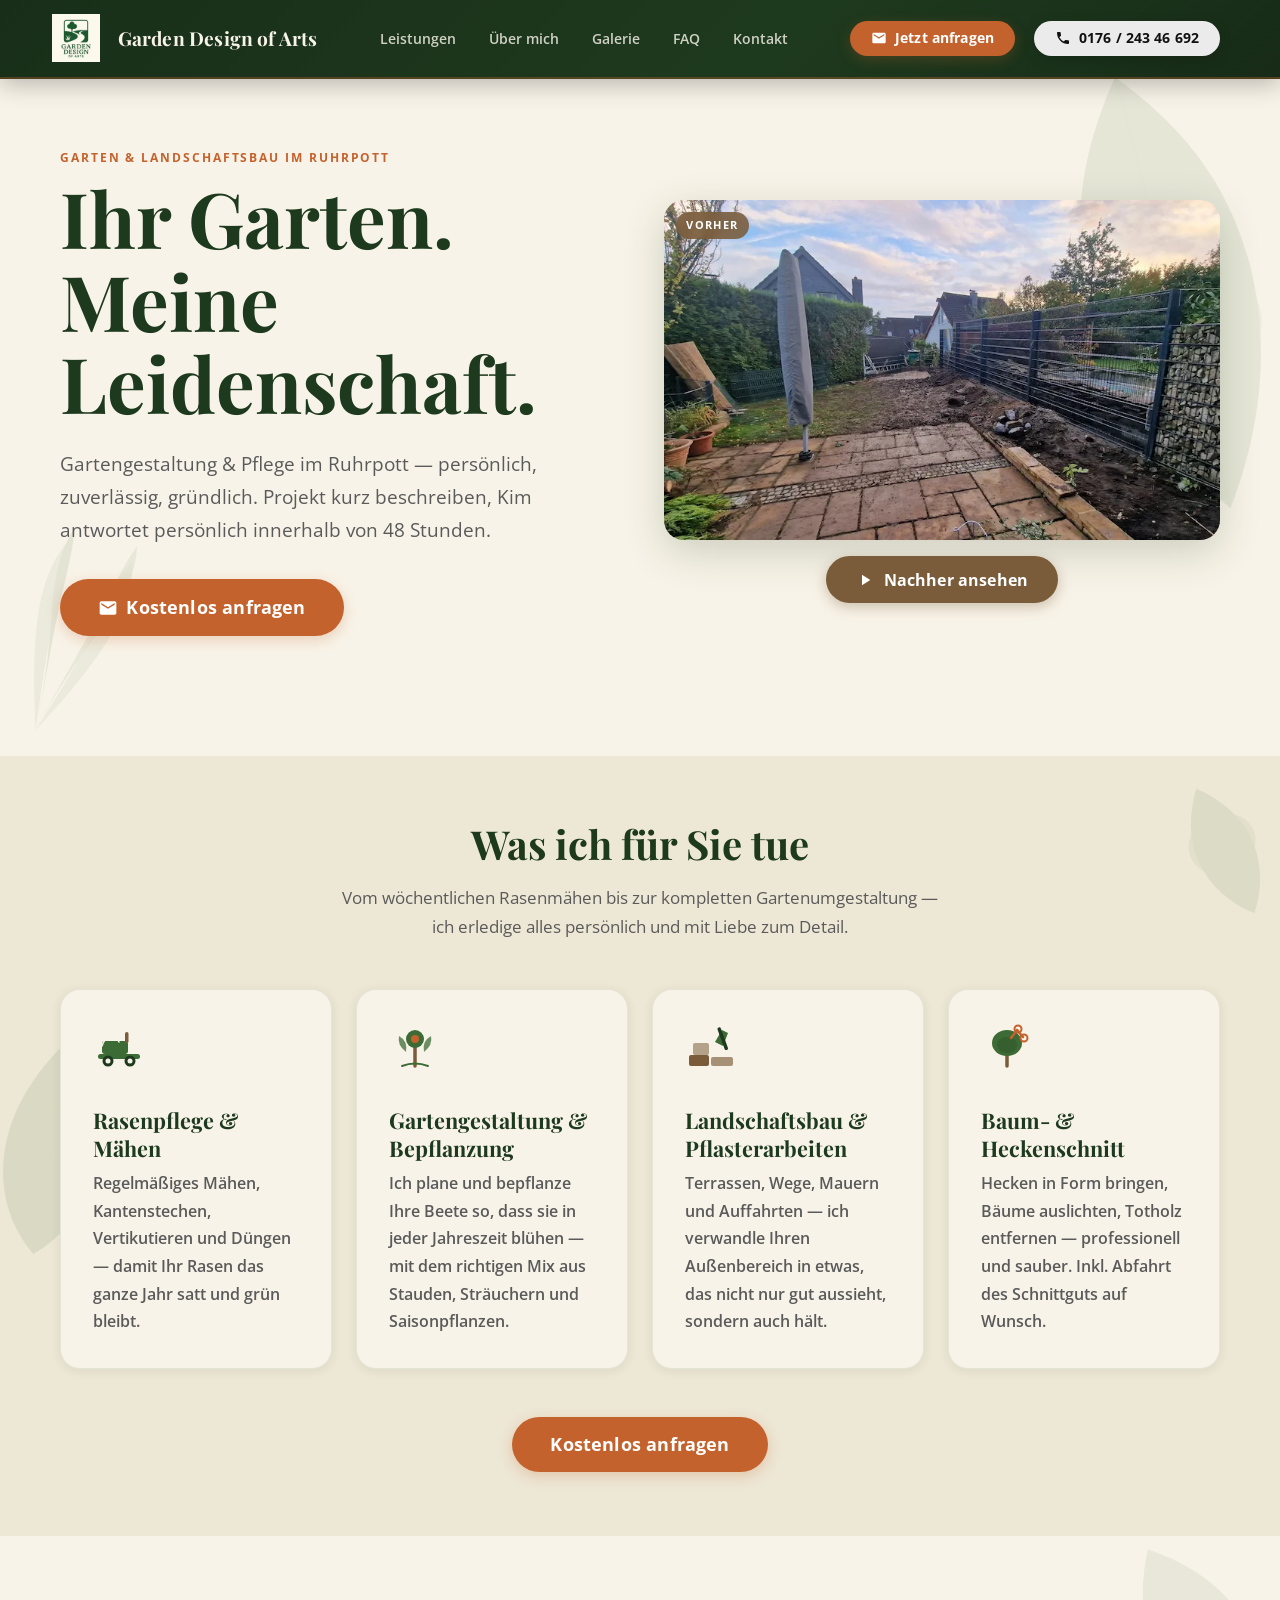
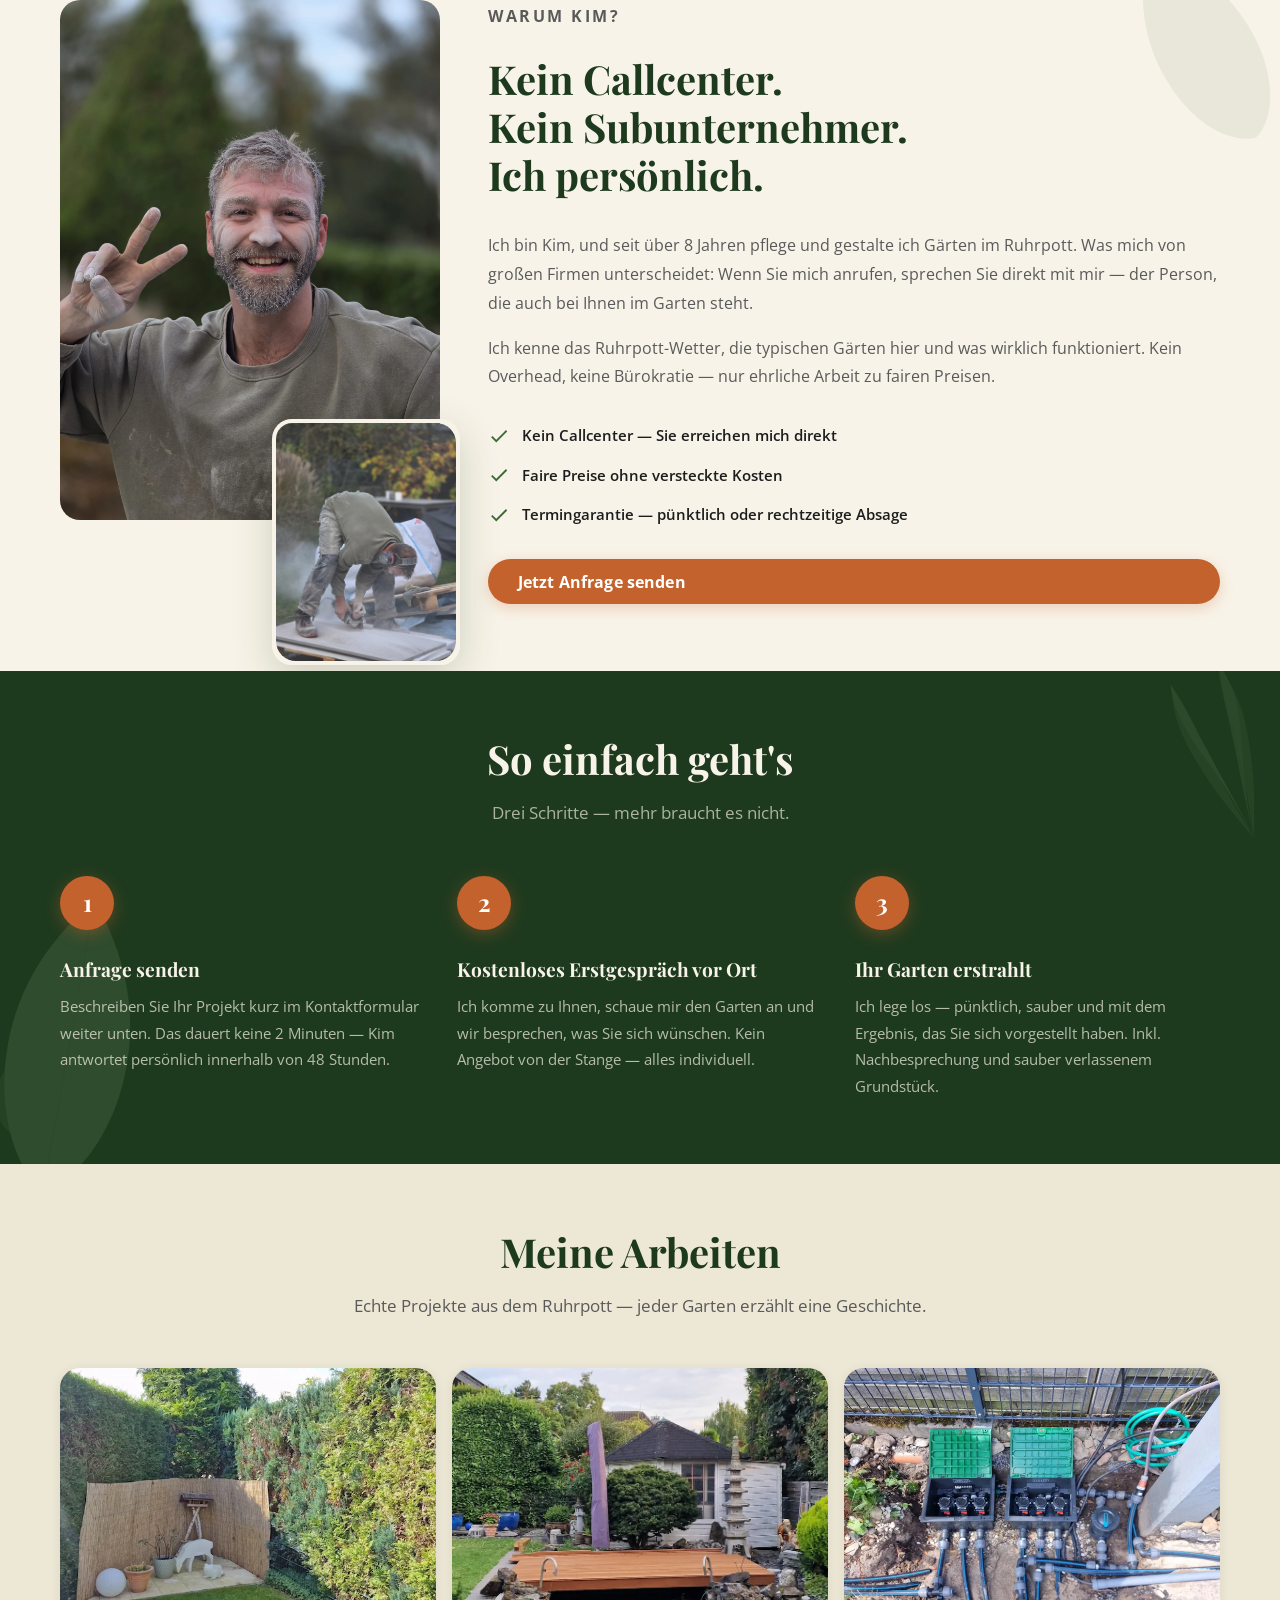
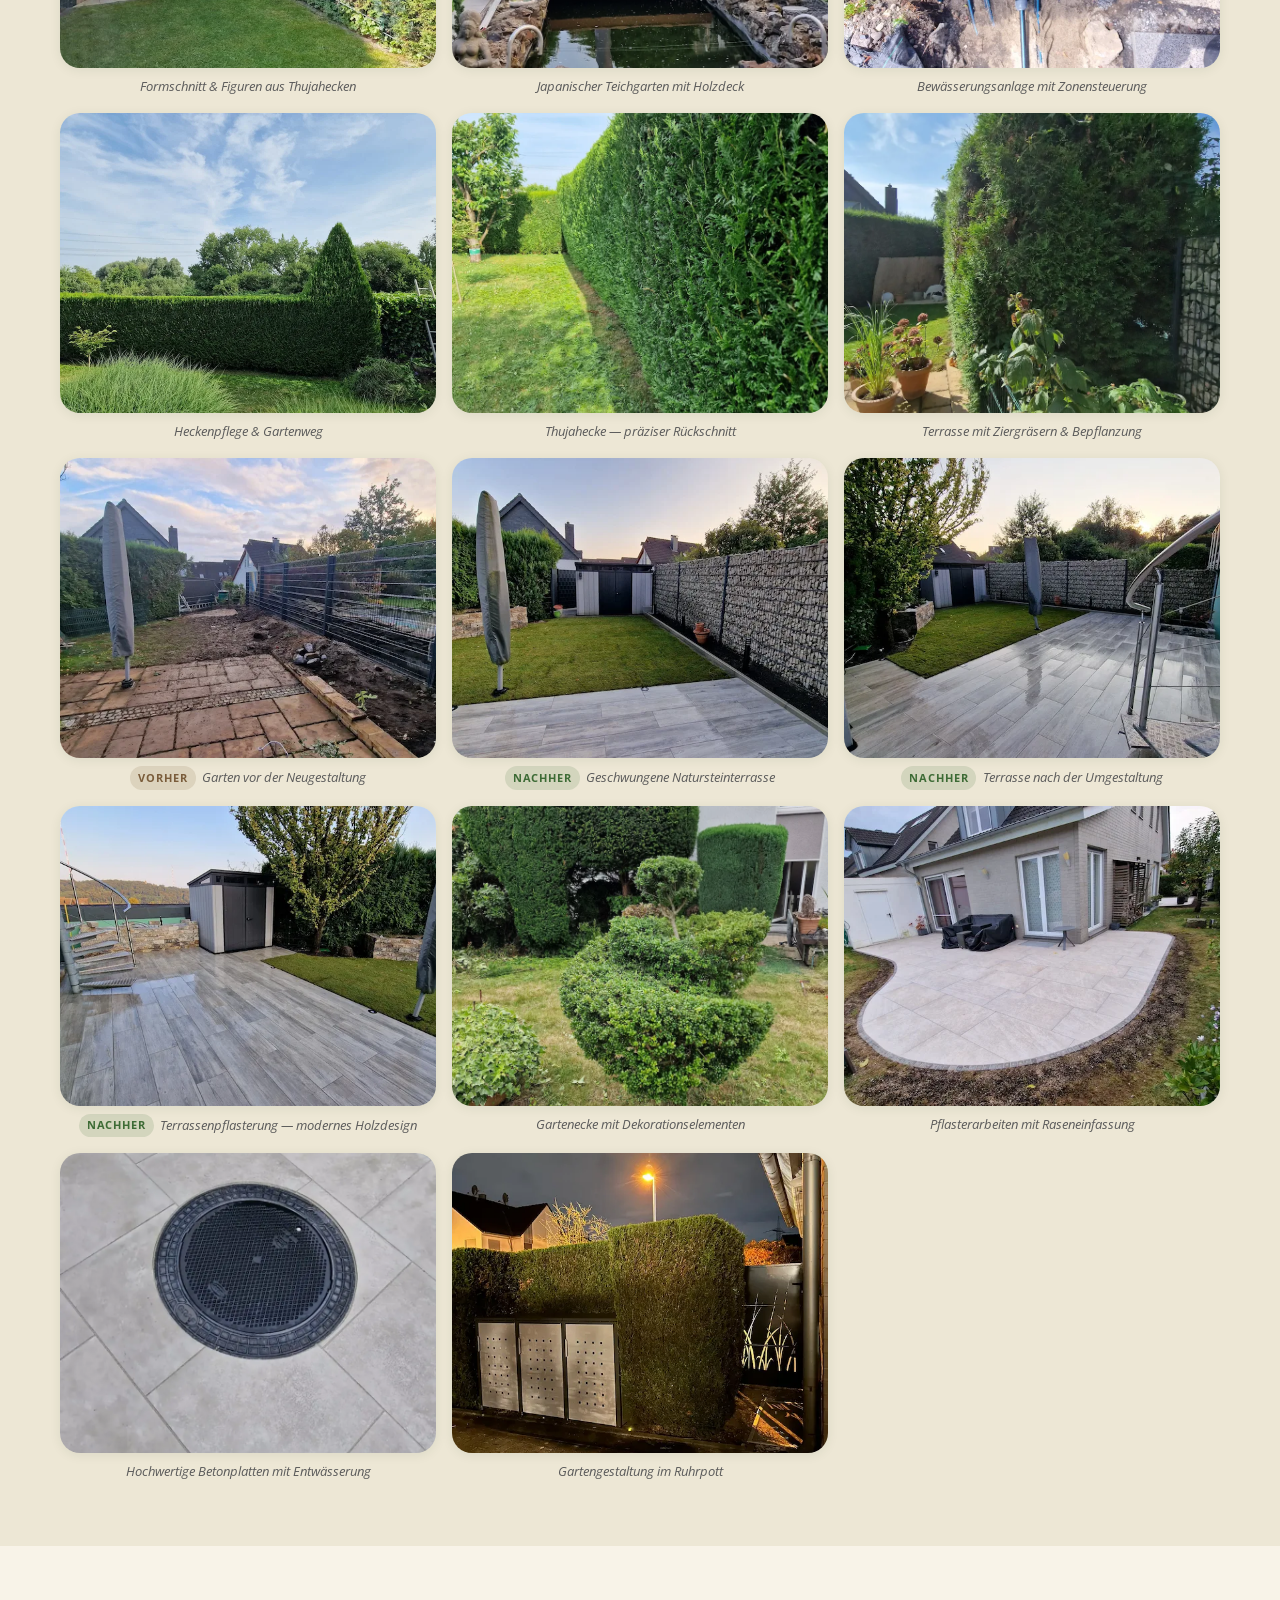
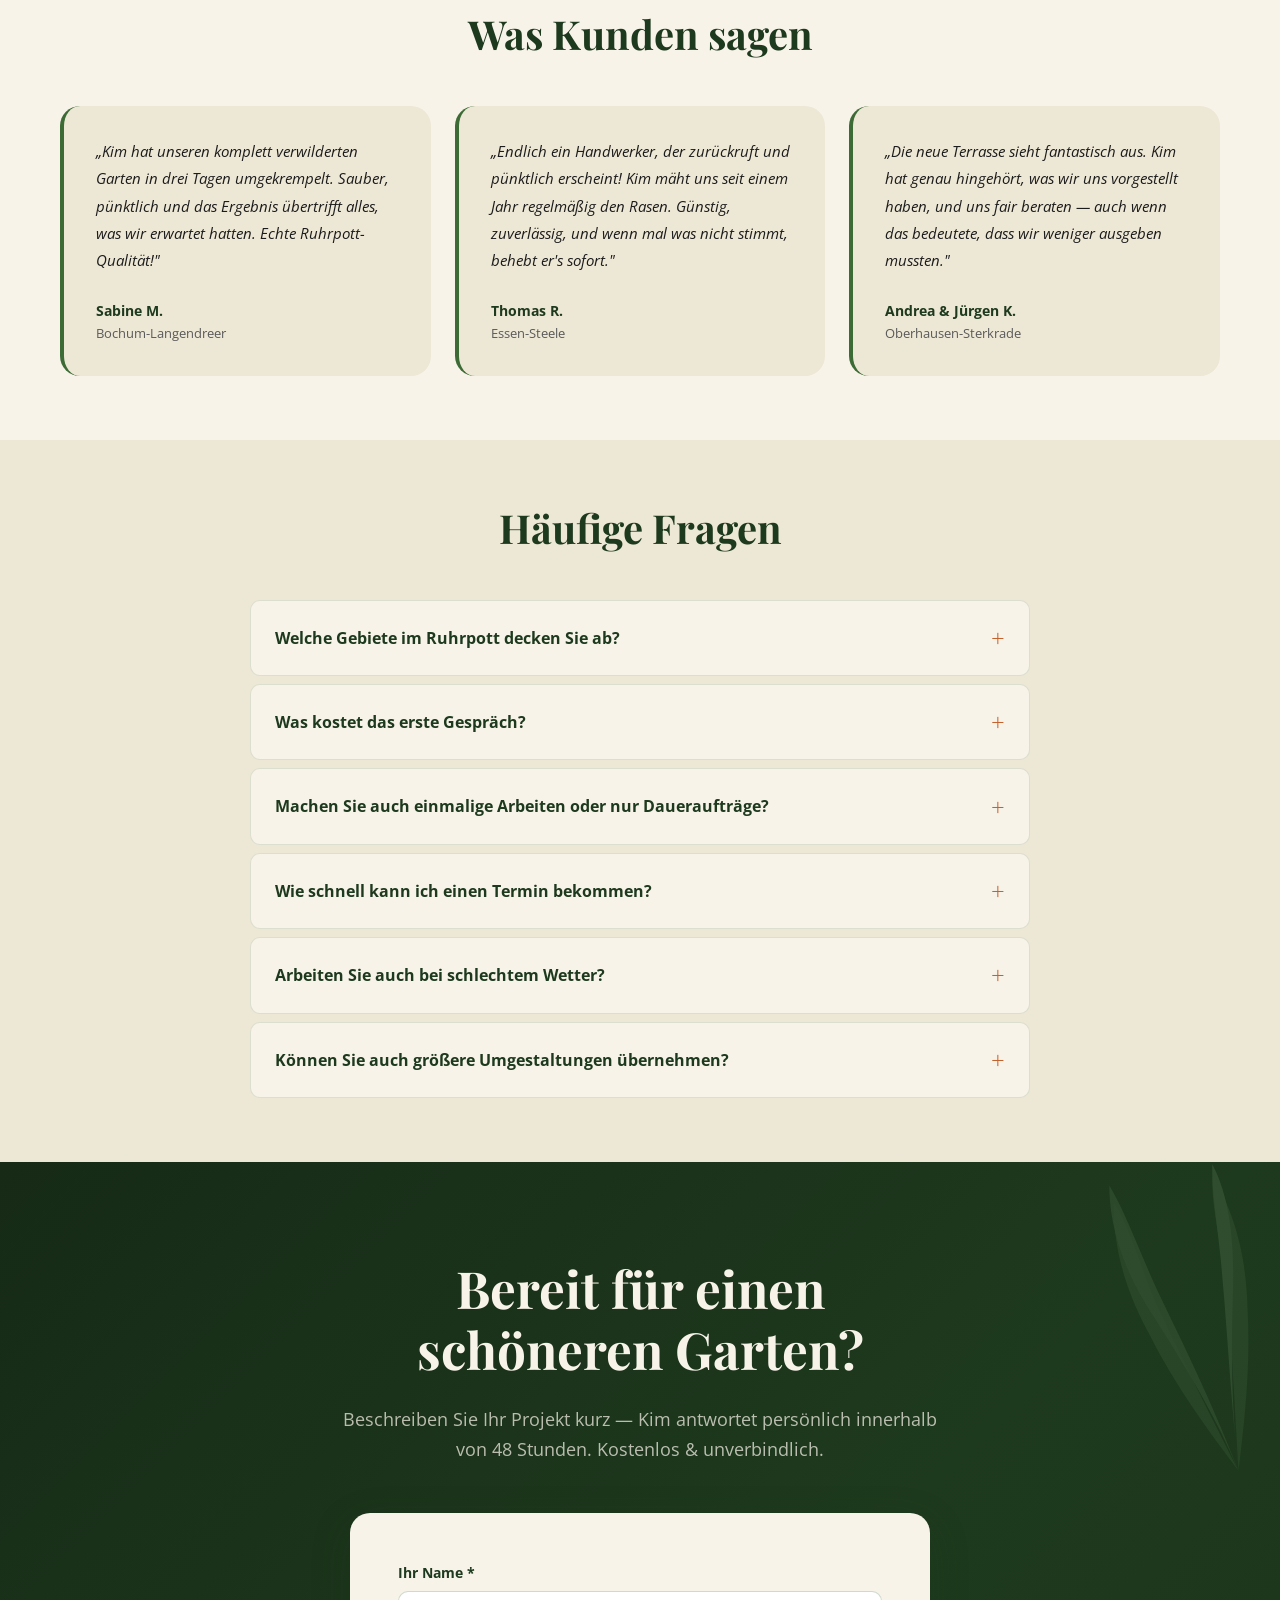
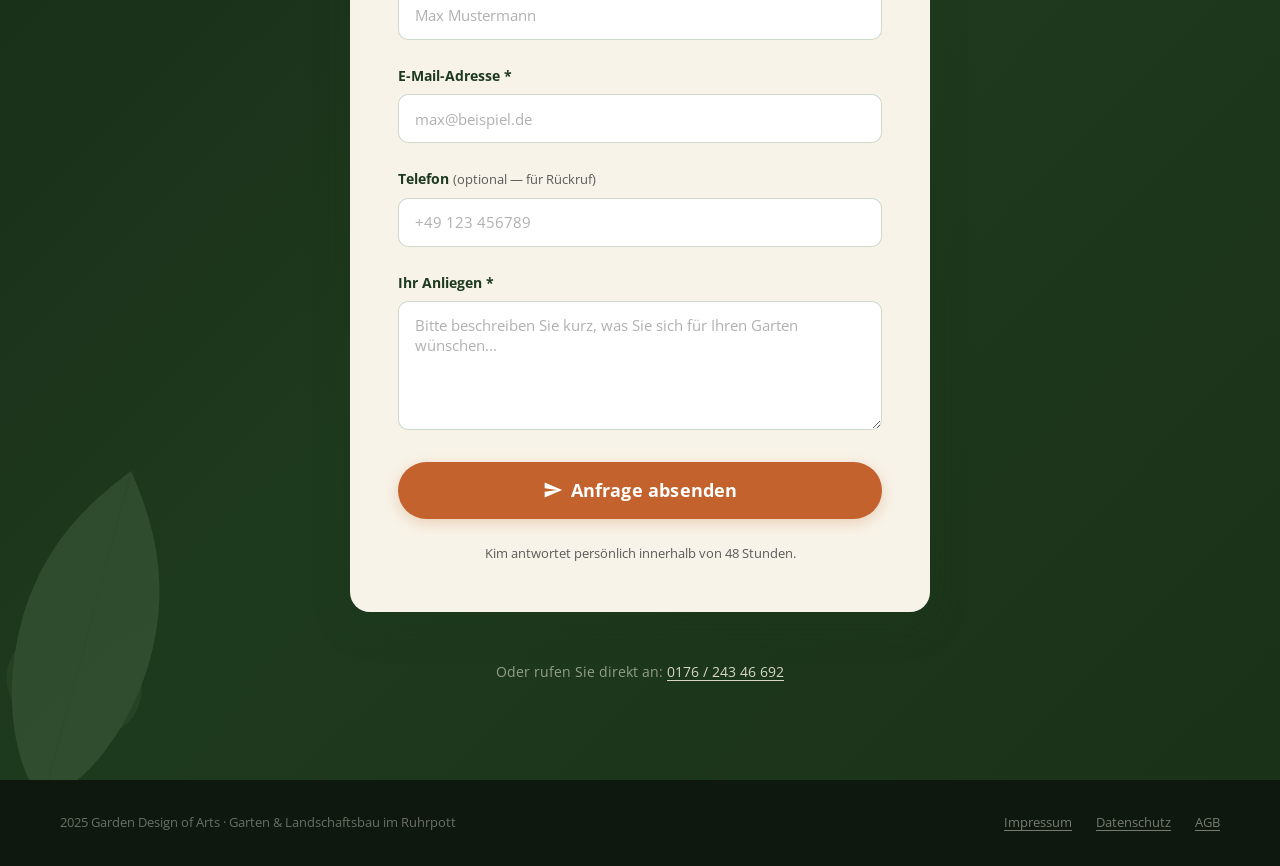
==== commit c41b6afa: "a" ====
--- a/index.html
+++ b/index.html
@@ -812,6 +812,14 @@
               <p>Ihre Anfrage wurde erfolgreich gesendet. Kim meldet sich persönlich innerhalb von 48 Stunden.</p>
             </div>
 
+            <div class="contact-form__error" id="formError" hidden>
+              <svg width="48" height="48" viewBox="0 0 24 24" fill="currentColor" aria-hidden="true">
+                <path d="M12 2C6.48 2 2 6.48 2 12s4.48 10 10 10 10-4.48 10-10S17.52 2 12 2zm1 13h-2v-2h2v2zm0-4h-2V7h2v4z"/>
+              </svg>
+              <h3>Fehler beim Senden</h3>
+              <p>Es ist ein Fehler aufgetreten. Bitte versuchen Sie es erneut oder rufen Sie uns direkt an.</p>
+            </div>
+
             <p class="contact-form__response-note">Kim antwortet persönlich innerhalb von 48 Stunden.</p>
           </form>
         </div>
--- a/style.css
+++ b/style.css
@@ -1553,6 +1553,31 @@
   color: var(--color-text-muted);
 }
 
+.contact-form__error[hidden] {
+  display: none;
+}
+.contact-form__error {
+  display: flex;
+  flex-direction: column;
+  align-items: center;
+  text-align: center;
+  gap: 0.75rem;
+  padding: 2.5rem 1.5rem;
+  color: #e88080;
+}
+.contact-form__error svg {
+  color: #e88080;
+}
+.contact-form__error h3 {
+  font-size: 1.4rem;
+  font-weight: 700;
+  color: var(--color-cream);
+}
+.contact-form__error p {
+  font-size: 0.95rem;
+  color: var(--color-text-muted);
+}
+
 .contact-form__phone-note {
   font-size: 0.9rem;
   color: rgba(248, 243, 232, 0.55);
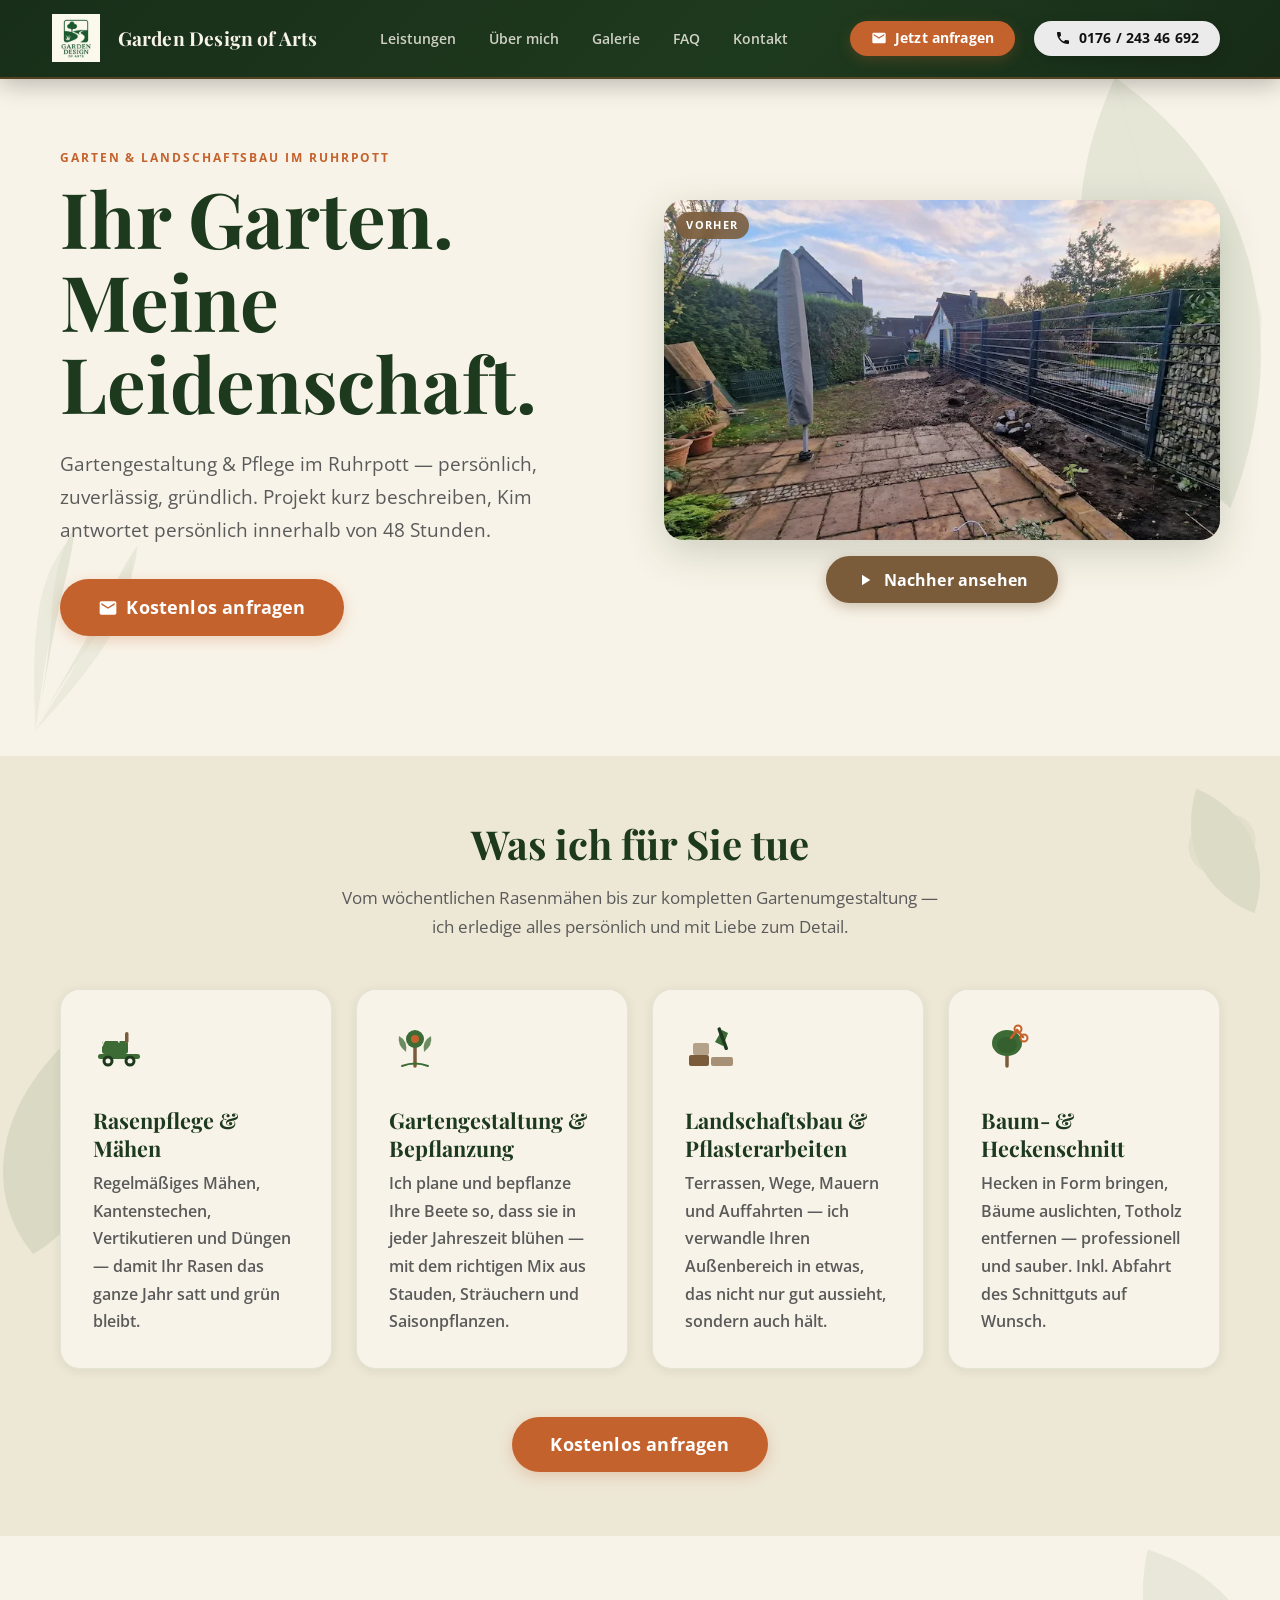
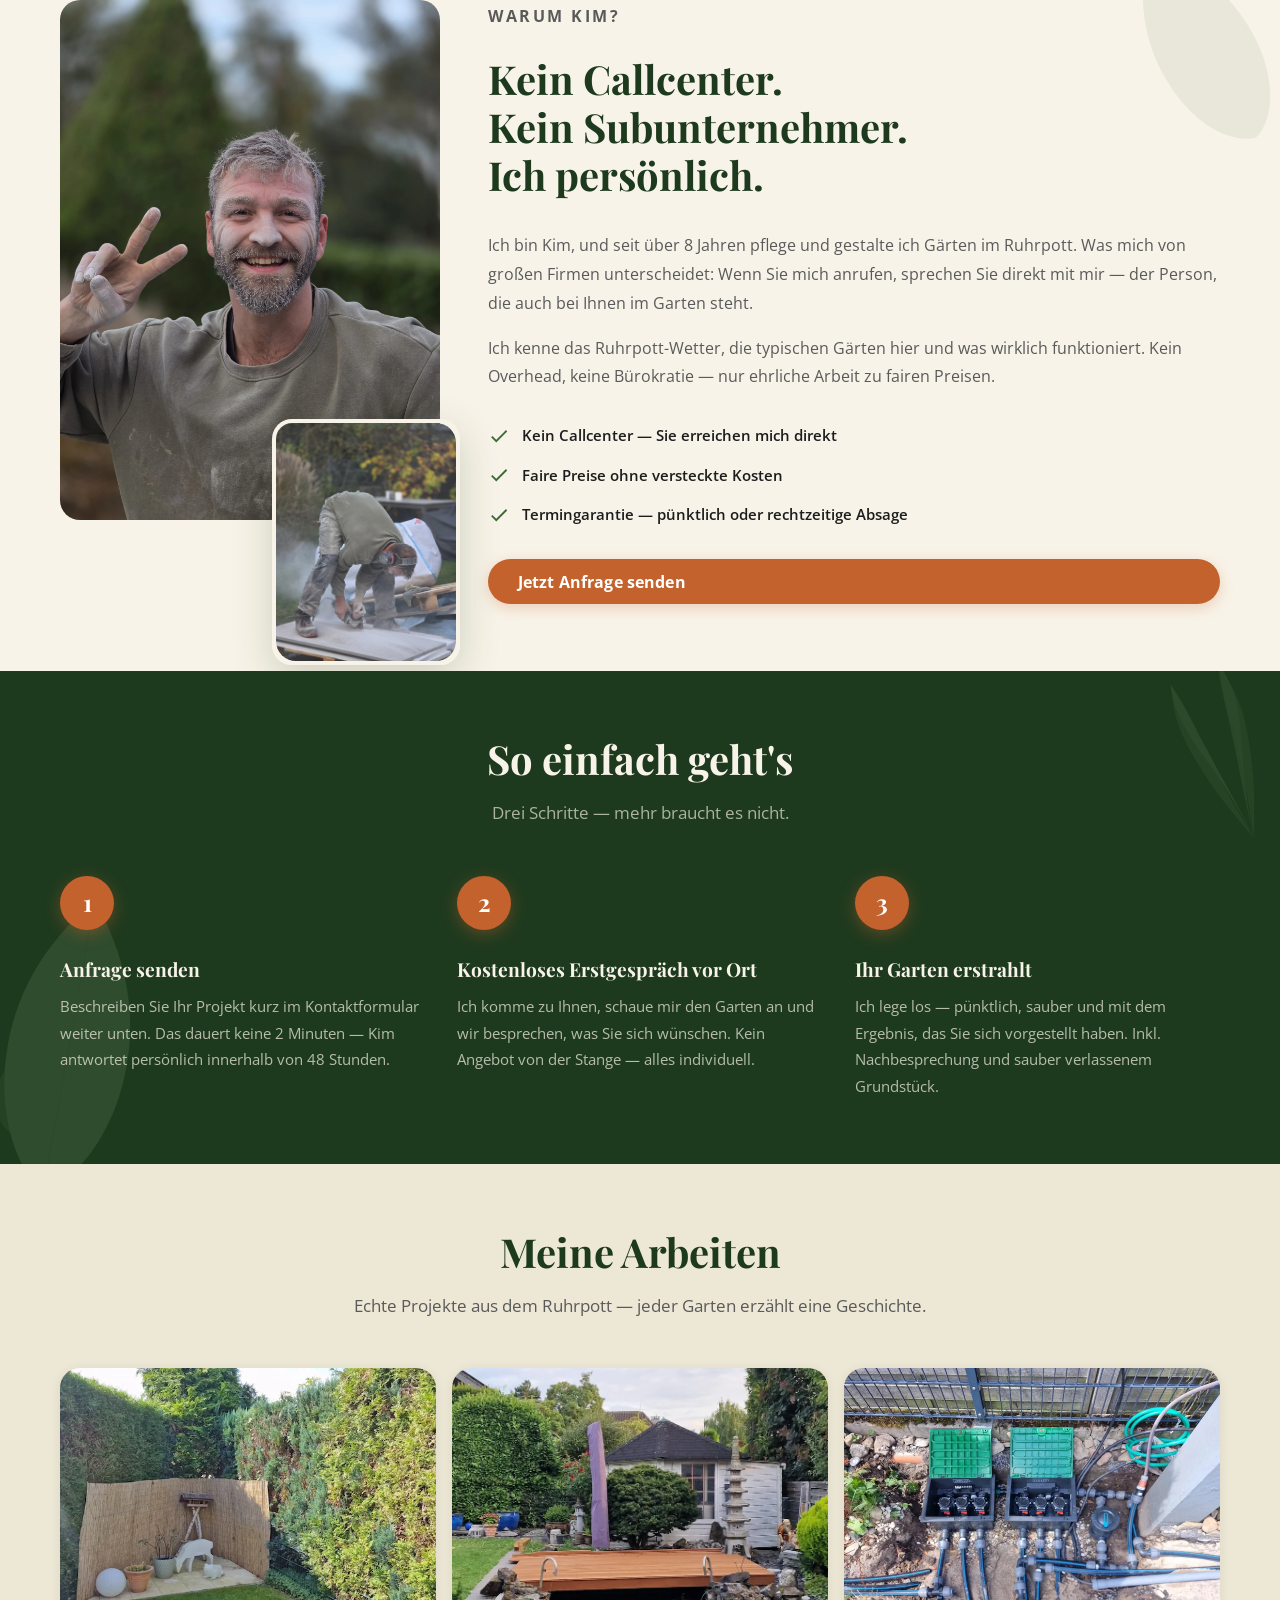
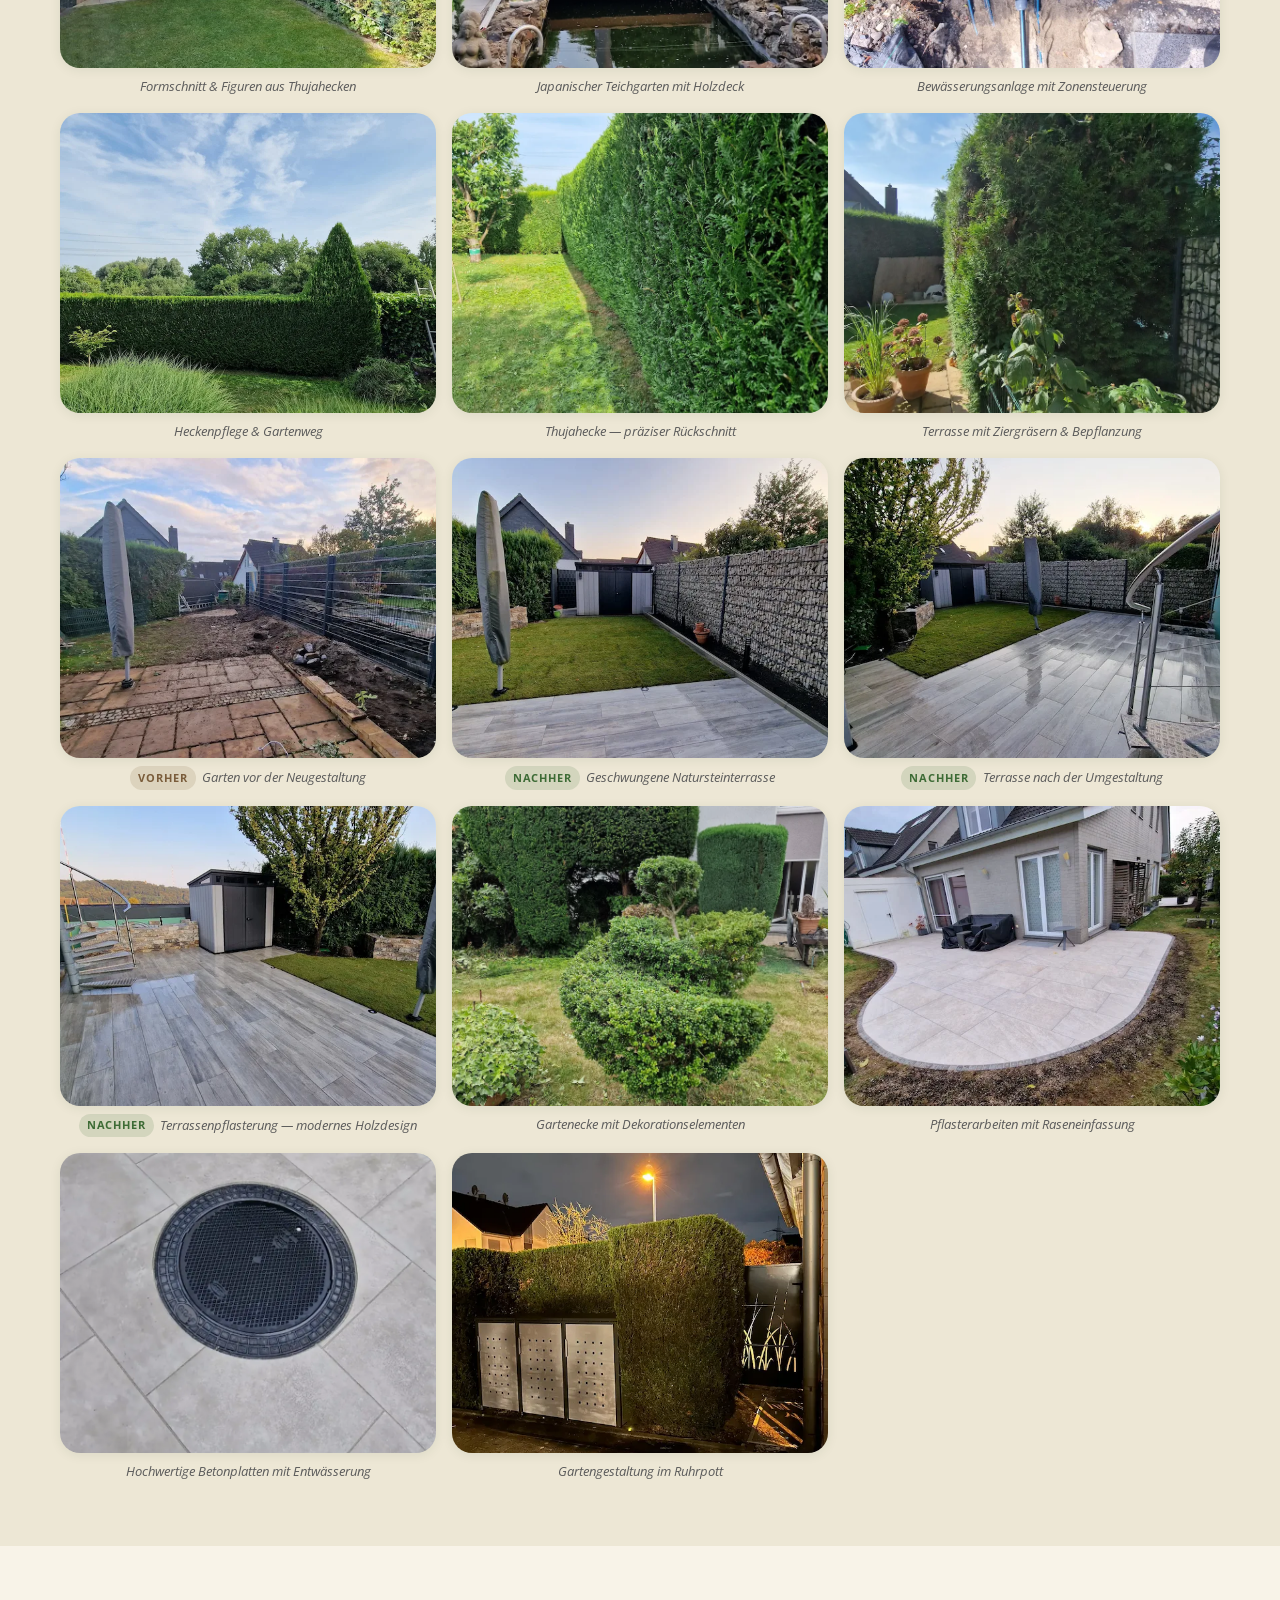
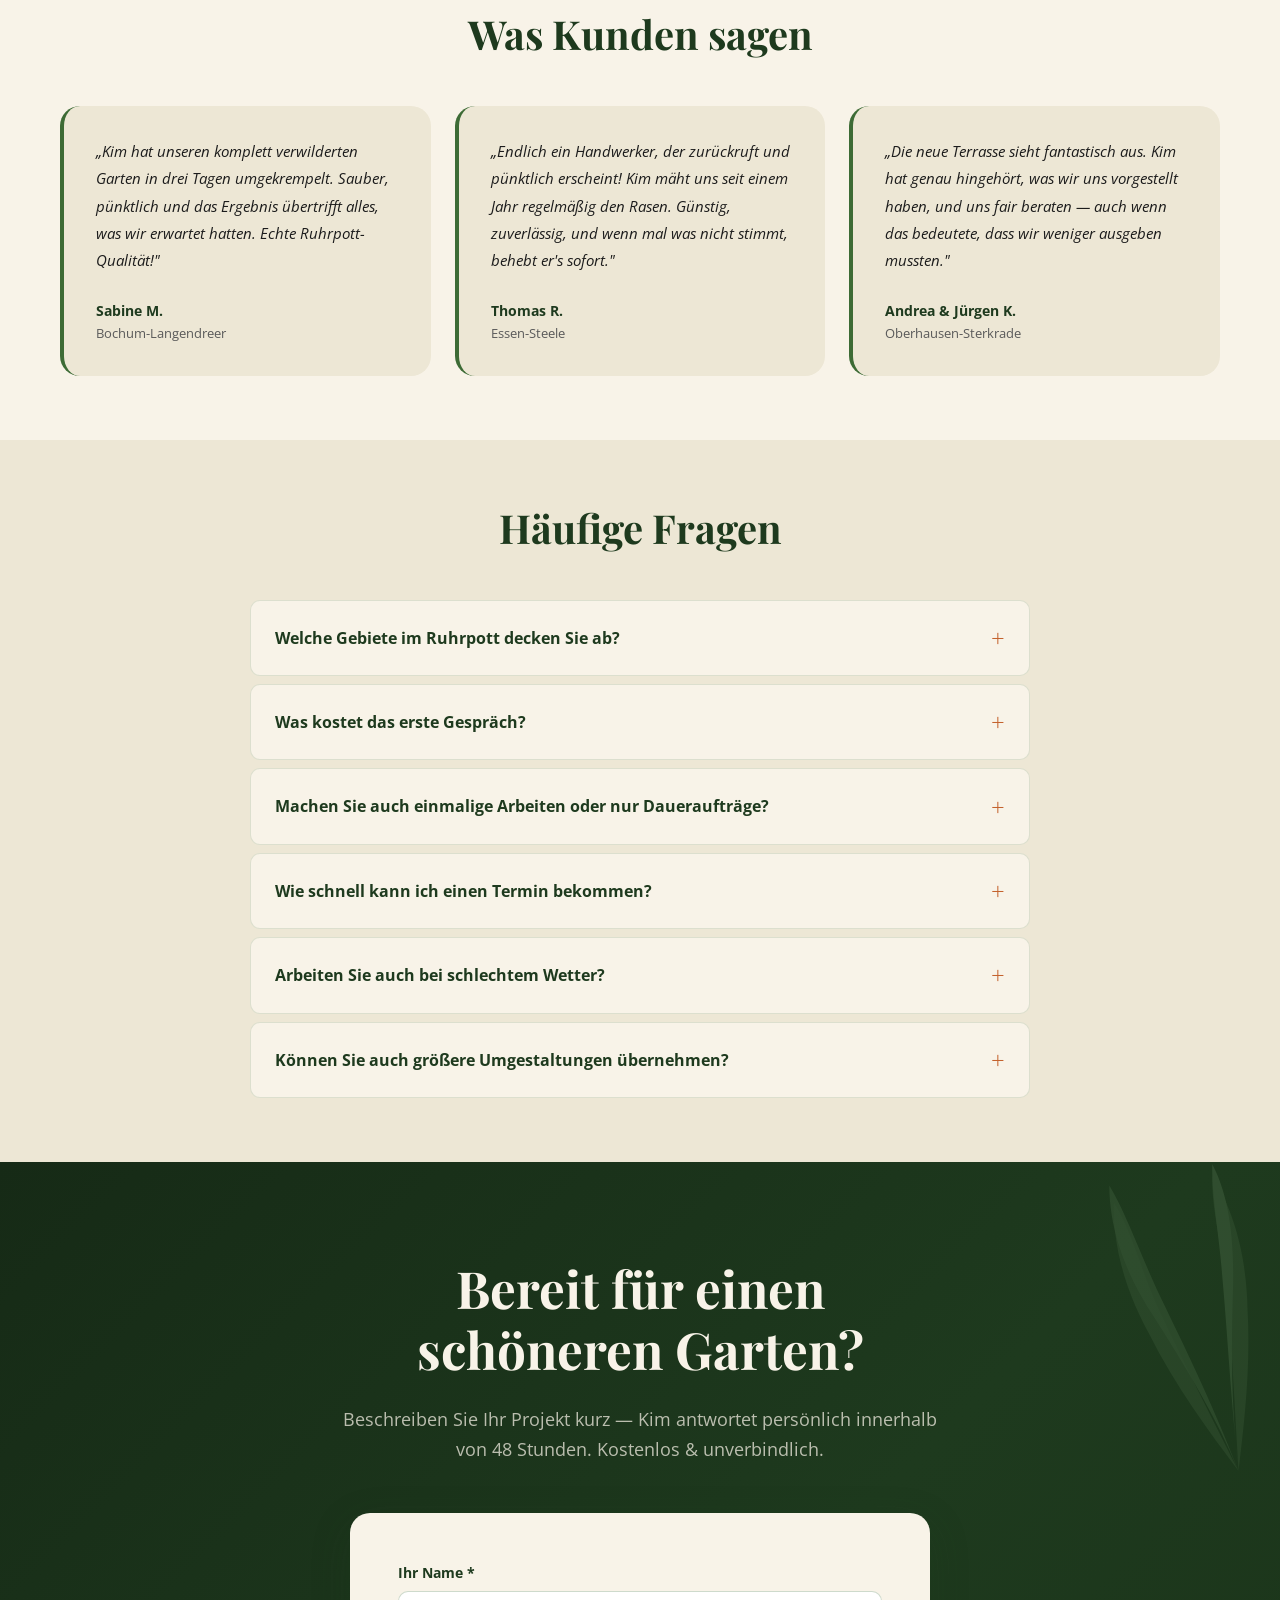
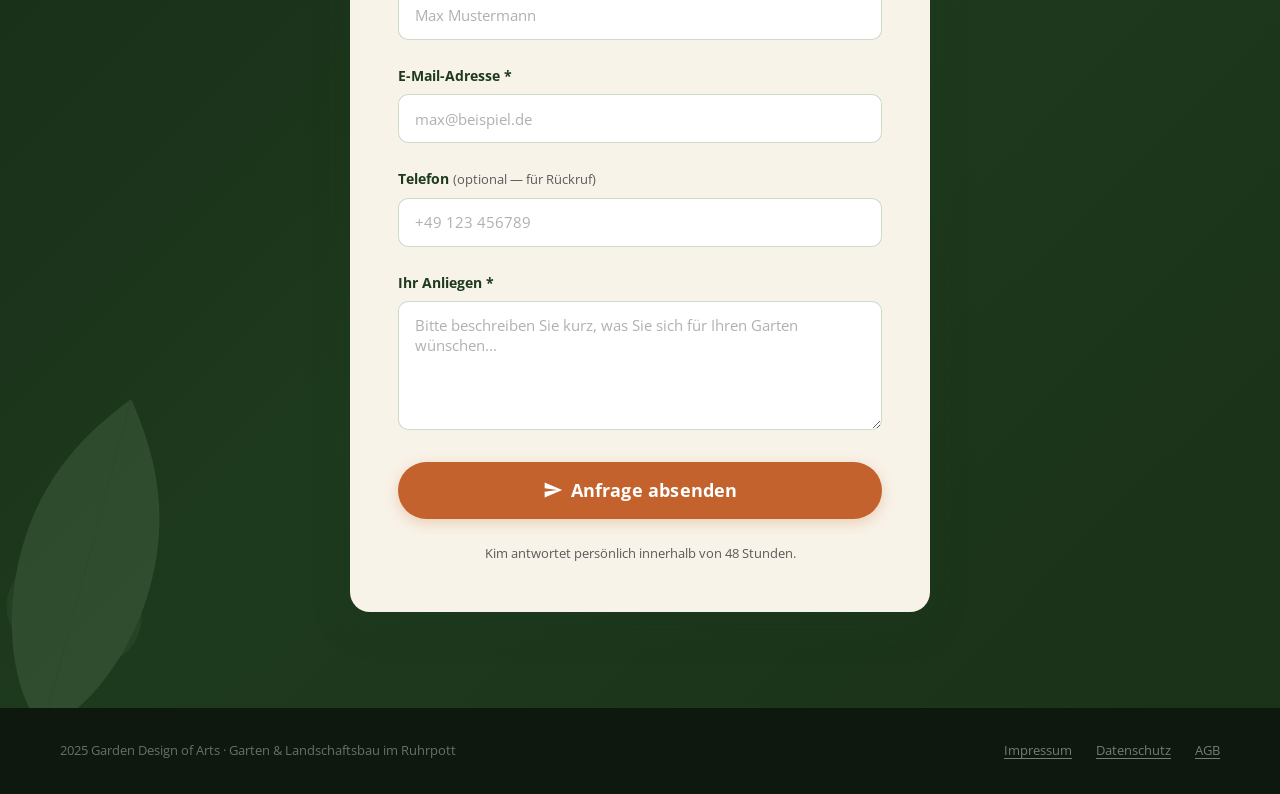
==== commit 098f632f: "a" ====
--- a/index.html
+++ b/index.html
@@ -780,11 +780,13 @@
             <div class="form-group">
               <label for="name" class="form-label">Ihr Name <span aria-hidden="true">*</span></label>
               <input type="text" id="name" name="name" class="form-input" placeholder="Max Mustermann" required autocomplete="name">
+              <span class="form-field-error" id="nameError" hidden>Bitte geben Sie Ihren Namen ein.</span>
             </div>
 
             <div class="form-group">
               <label for="email" class="form-label">E-Mail-Adresse <span aria-hidden="true">*</span></label>
               <input type="email" id="email" name="email" class="form-input" placeholder="max@beispiel.de" required autocomplete="email">
+              <span class="form-field-error" id="emailError" hidden>Bitte geben Sie eine gültige E-Mail-Adresse ein.</span>
             </div>
 
             <div class="form-group">
@@ -795,6 +797,7 @@
             <div class="form-group">
               <label for="nachricht" class="form-label">Ihr Anliegen <span aria-hidden="true">*</span></label>
               <textarea id="nachricht" name="nachricht" class="form-textarea" rows="5" placeholder="Bitte beschreiben Sie kurz, was Sie sich für Ihren Garten wünschen..." required></textarea>
+              <span class="form-field-error" id="nachrichtError" hidden>Bitte beschreiben Sie kurz Ihr Anliegen.</span>
             </div>
 
             <button type="submit" class="btn btn--orange btn--large contact-form__submit">
@@ -823,8 +826,6 @@
             <p class="contact-form__response-note">Kim antwortet persönlich innerhalb von 48 Stunden.</p>
           </form>
         </div>
-
-        <p class="contact-form__phone-note">Oder rufen Sie direkt an: <a href="tel:+4917624346692">0176 / 243 46 692</a></p>
 
       </div>
     </section>
--- a/style.css
+++ b/style.css
@@ -1511,6 +1511,23 @@
   color: rgba(28, 28, 28, 0.35);
 }
 
+.form-input--error,
+.form-textarea.form-input--error {
+  border-color: #e05555;
+  box-shadow: 0 0 0 3px rgba(224, 85, 85, 0.15);
+}
+
+.form-field-error {
+  display: block;
+  margin-top: 0.35rem;
+  font-size: 0.82rem;
+  color: #e05555;
+}
+
+.form-field-error[hidden] {
+  display: none;
+}
+
 .form-textarea {
   resize: vertical;
   min-height: 120px;
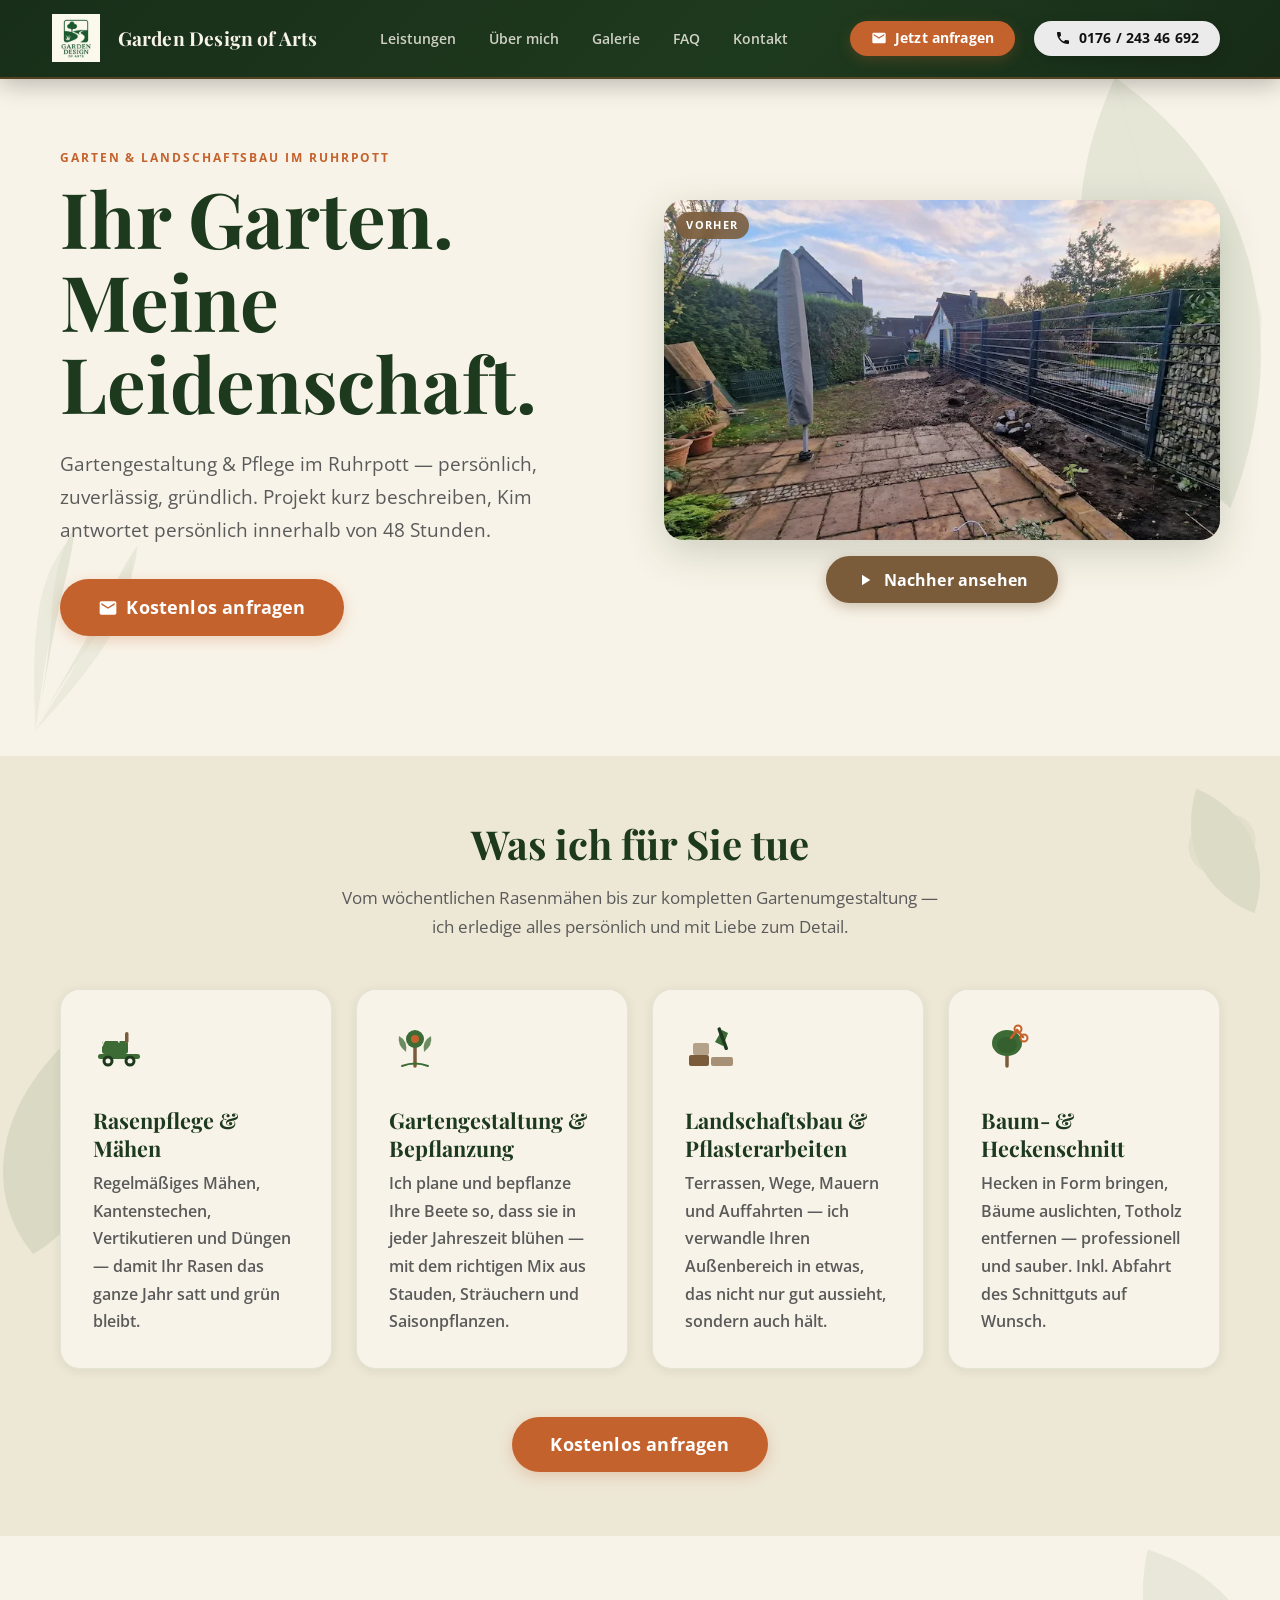
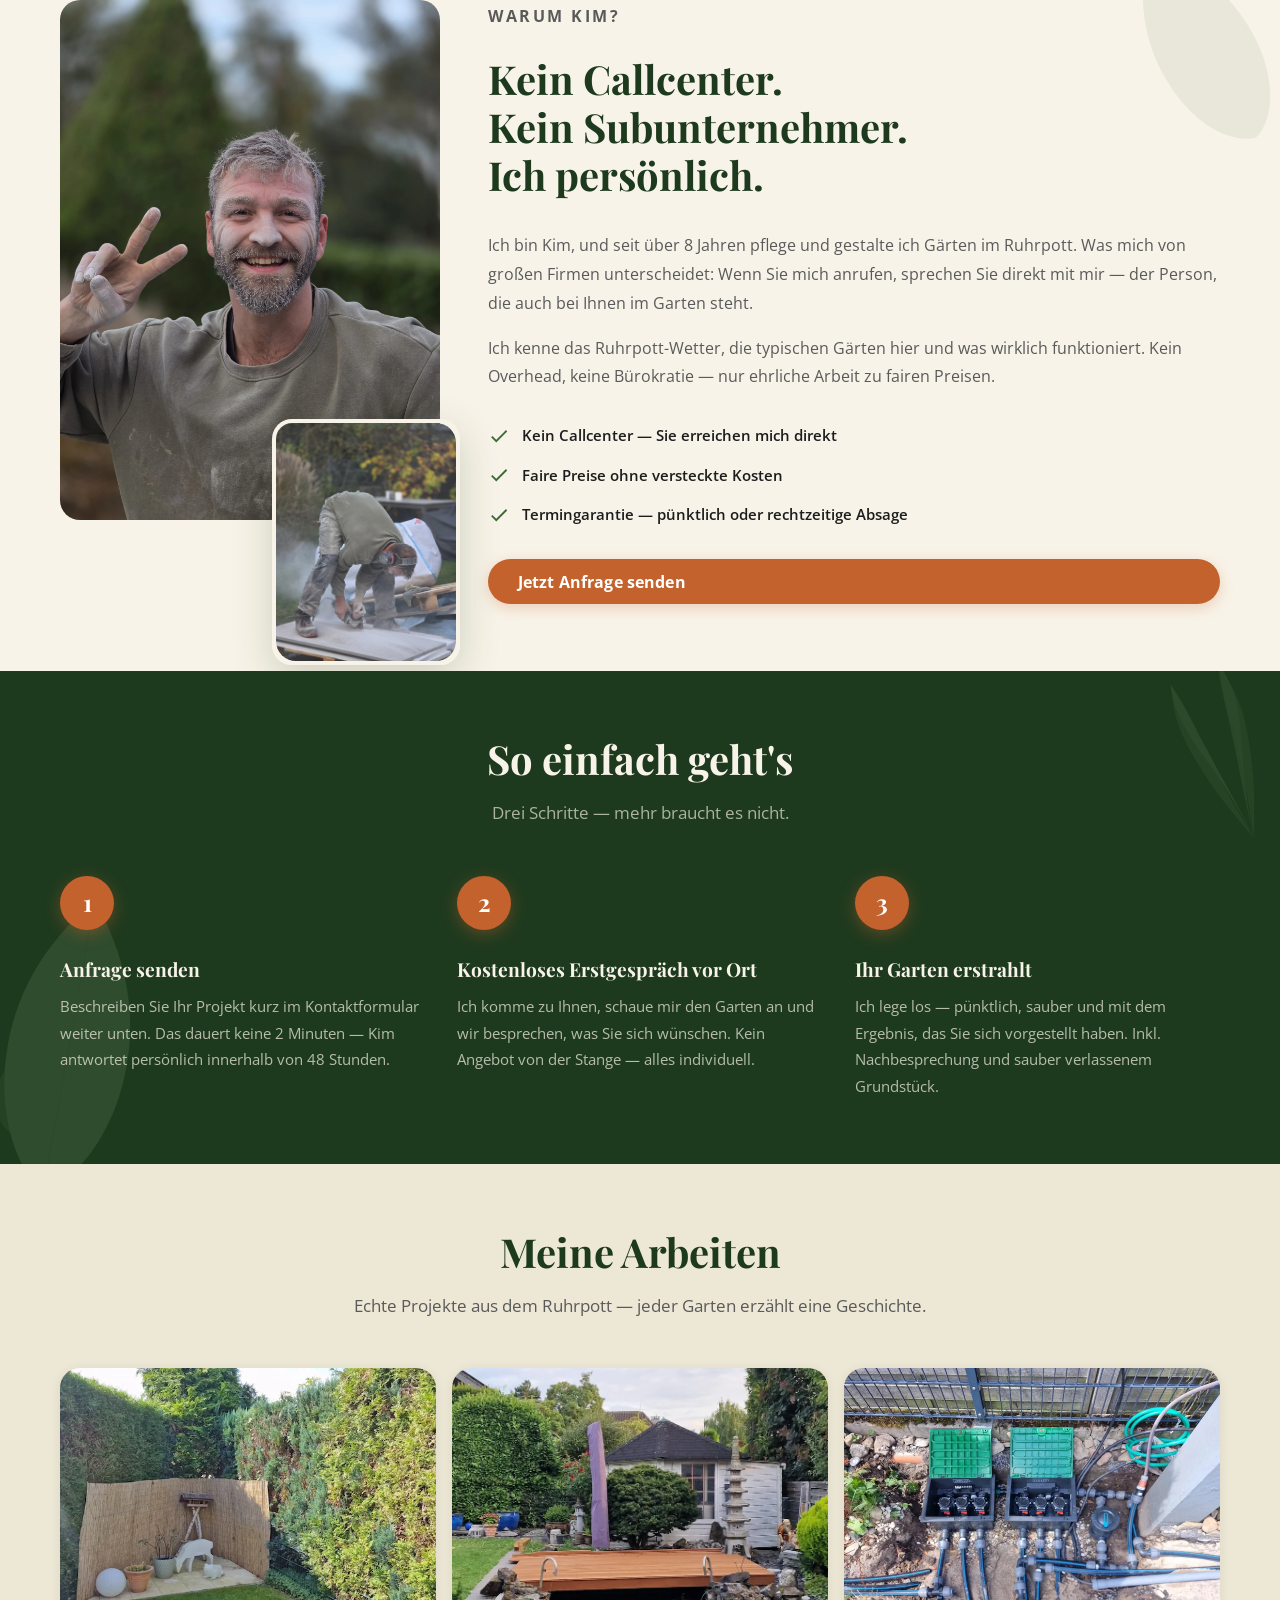
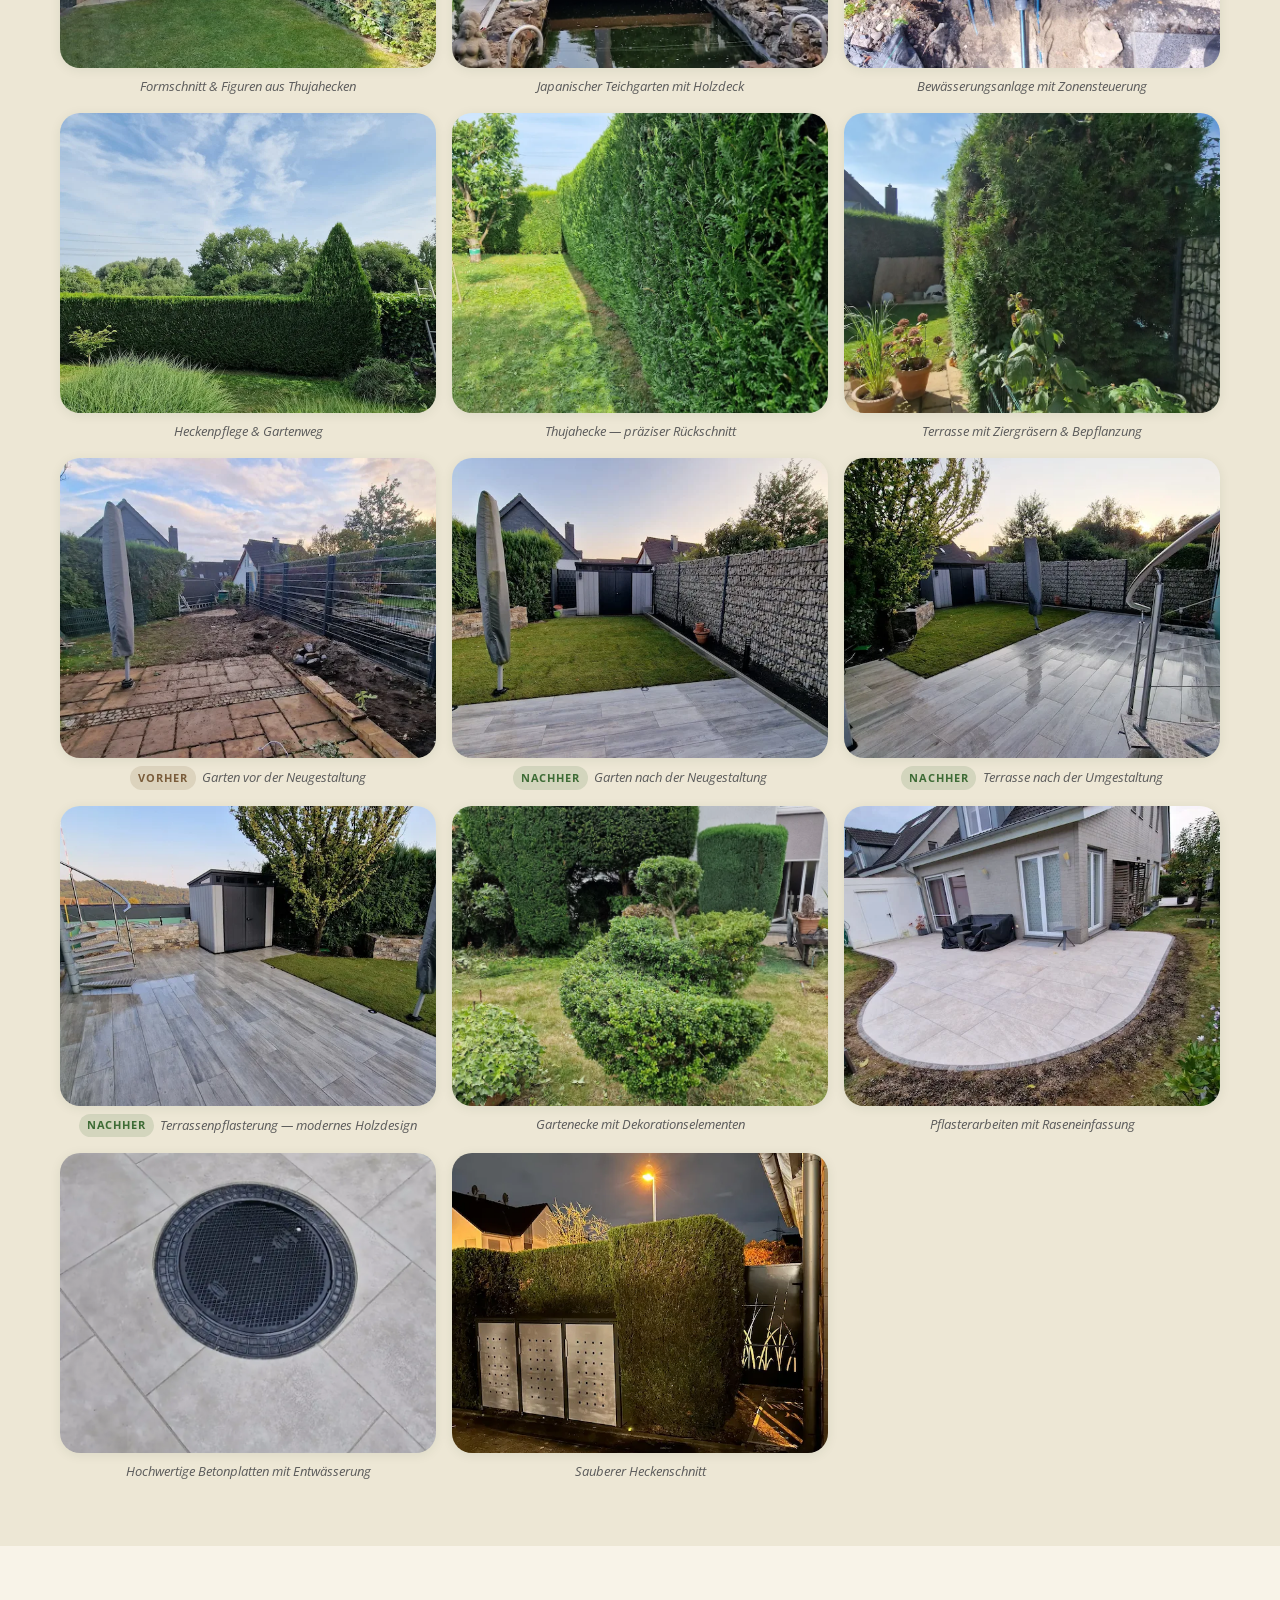
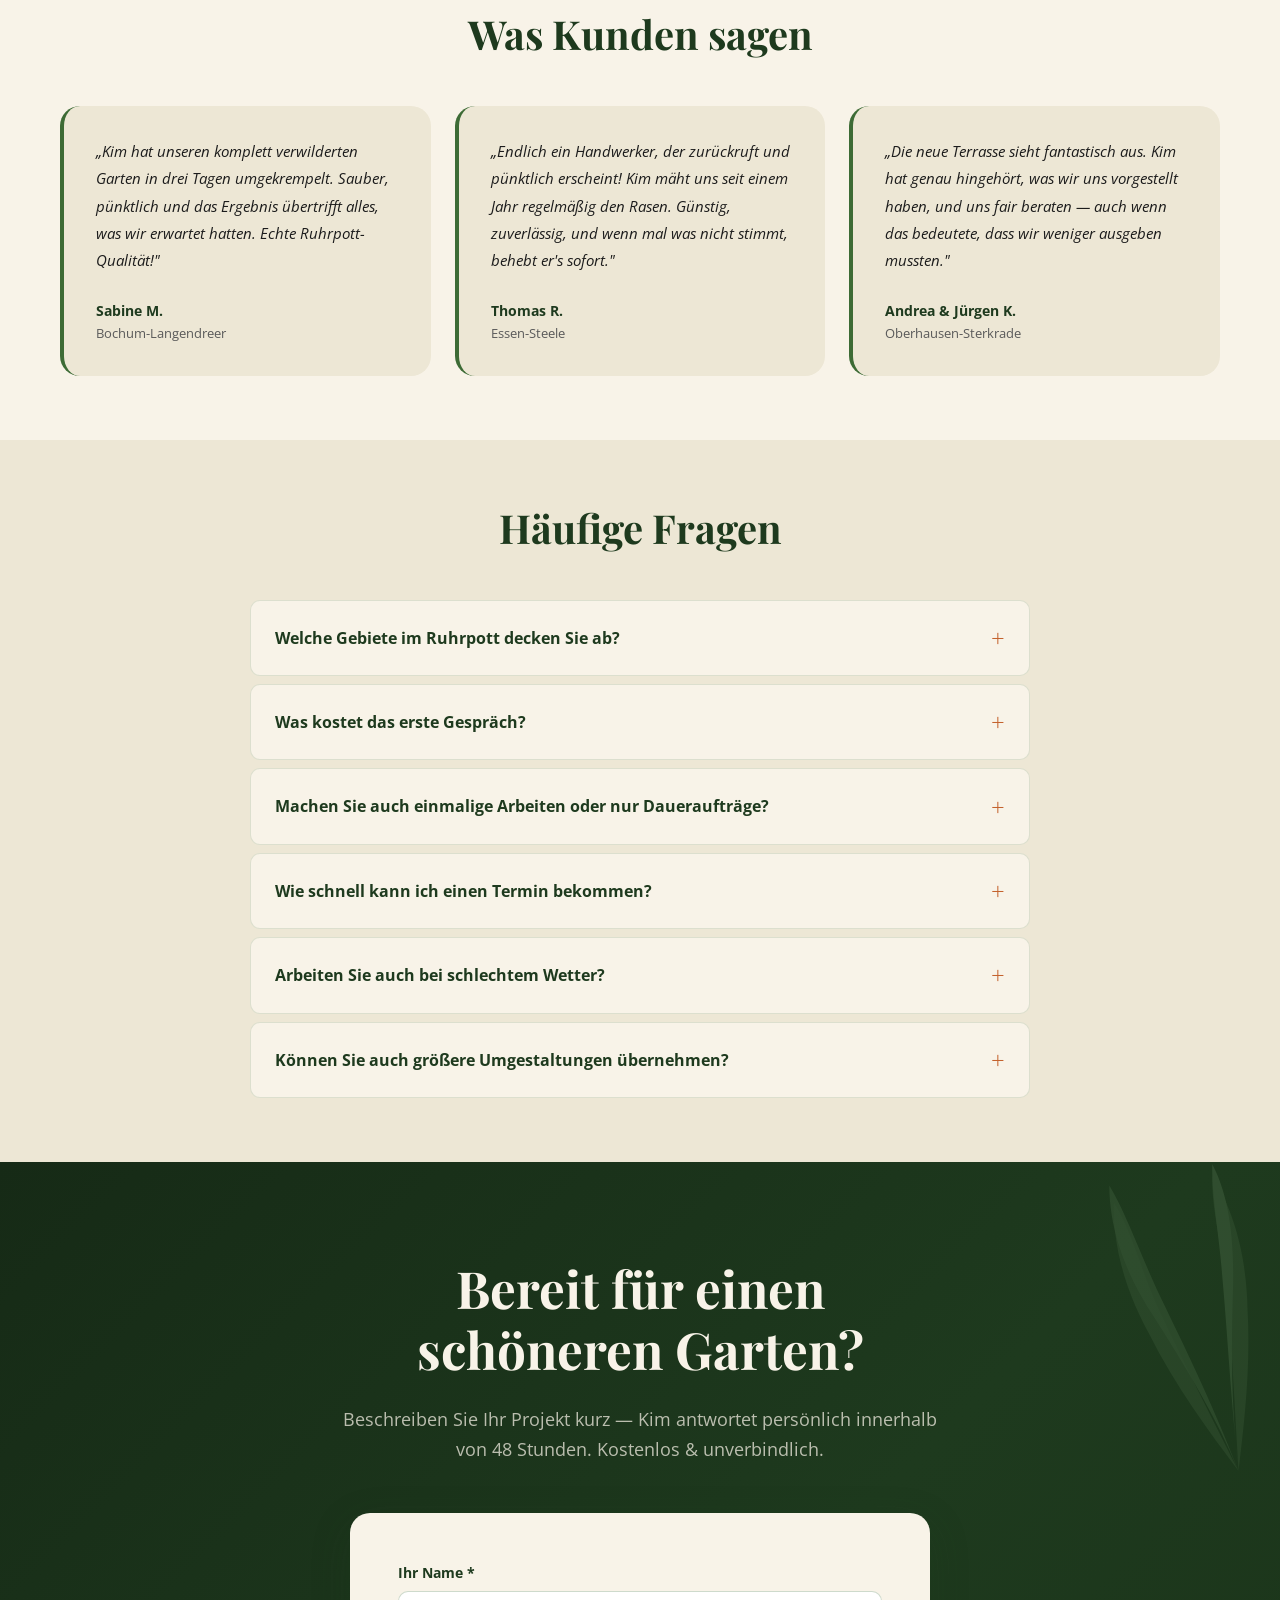
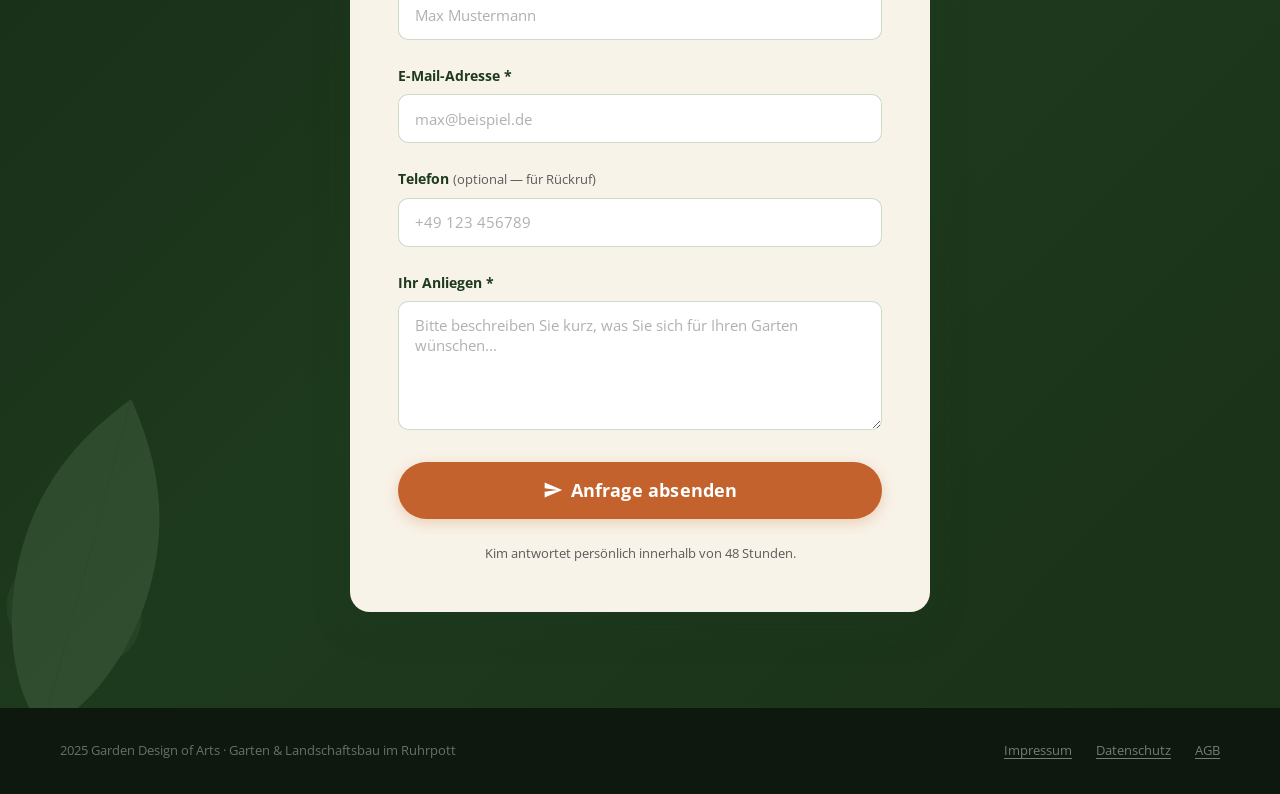
==== commit 128150de: "a" ====
--- a/index.html
+++ b/index.html
@@ -541,7 +541,7 @@
                      loading="lazy" decoding="async" width="4000" height="2252">
               </picture>
             </div>
-            <figcaption><span class="portfolio__label portfolio__label--after">Nachher</span> Geschwungene Natursteinterrasse</figcaption>
+            <figcaption><span class="portfolio__label portfolio__label--after">Nachher</span> Garten nach der Neugestaltung</figcaption>
           </figure>
 
           <figure class="portfolio__item portfolio__item--after">
@@ -632,7 +632,7 @@
                      loading="lazy" decoding="async" width="1200" height="1600">
               </picture>
             </div>
-            <figcaption>Gartengestaltung im Ruhrpott</figcaption>
+            <figcaption>Sauberer Heckenschnitt</figcaption>
           </figure>
 
         </div>
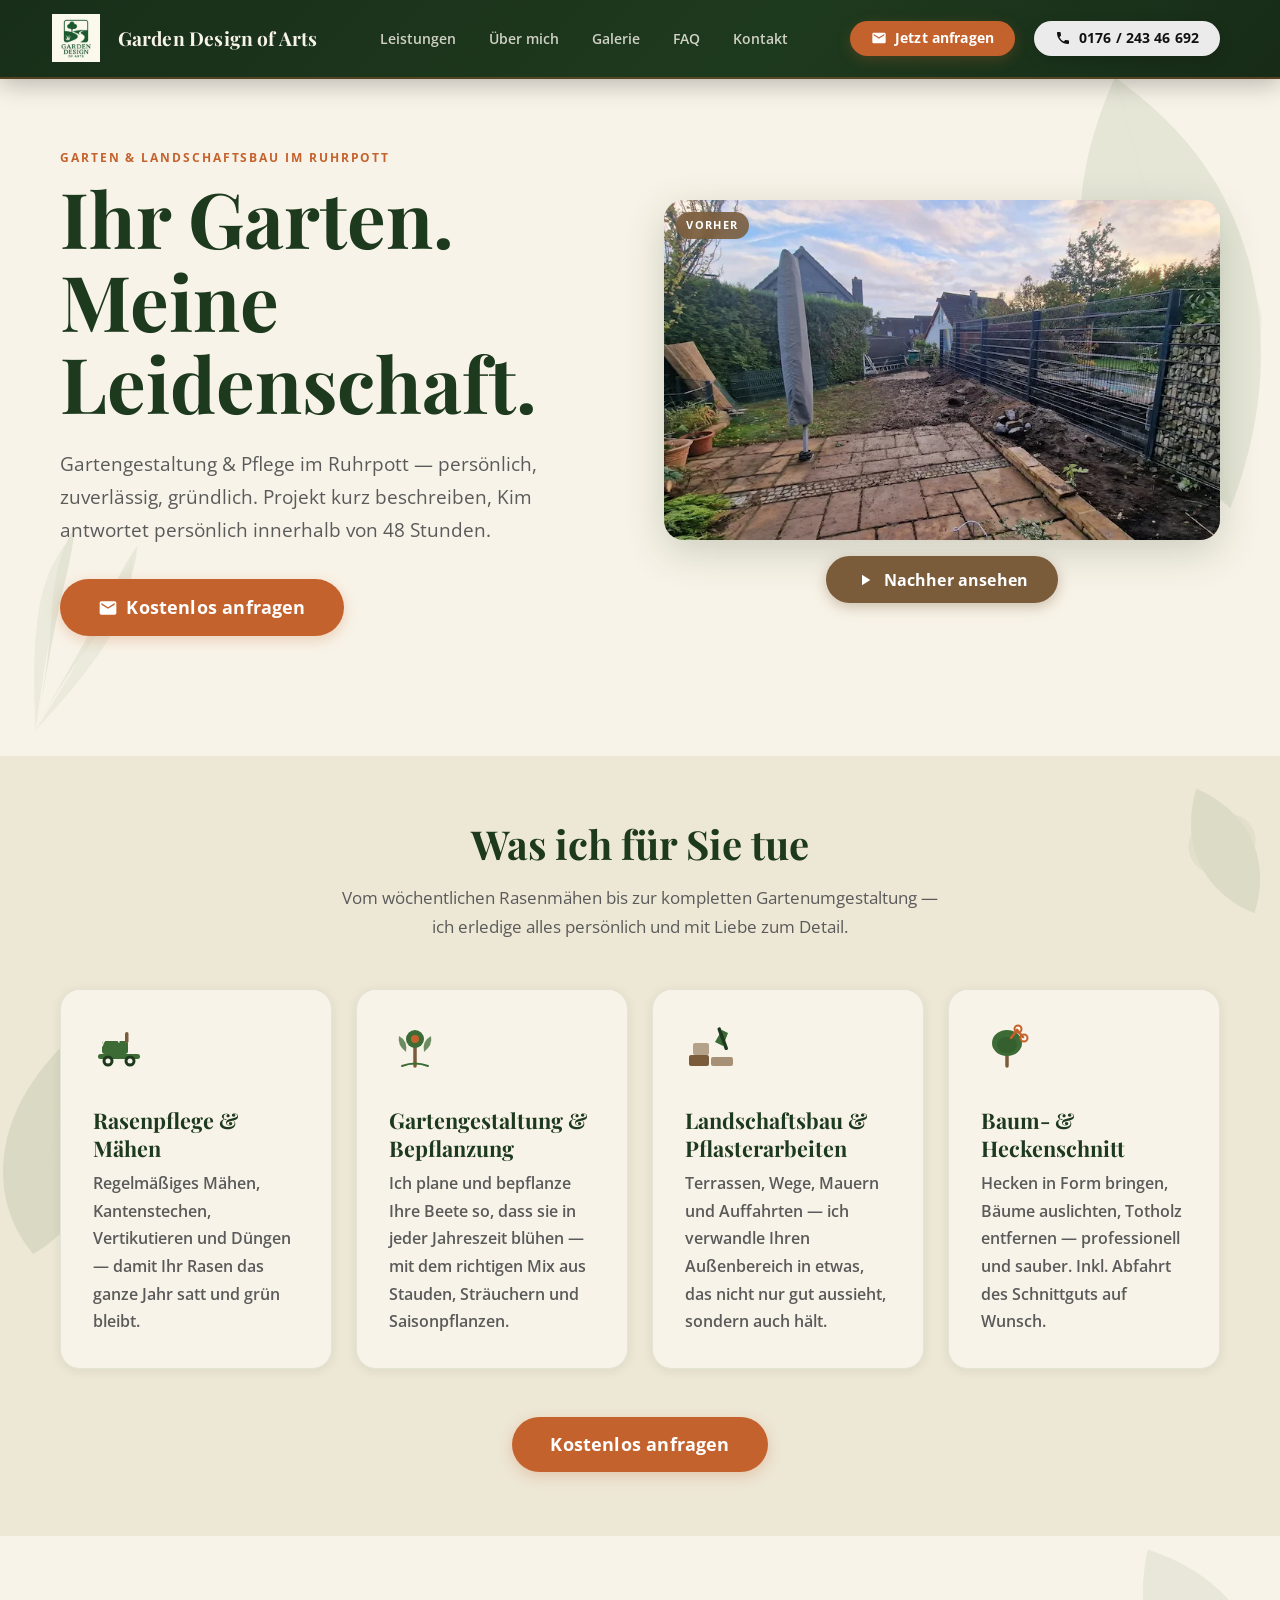
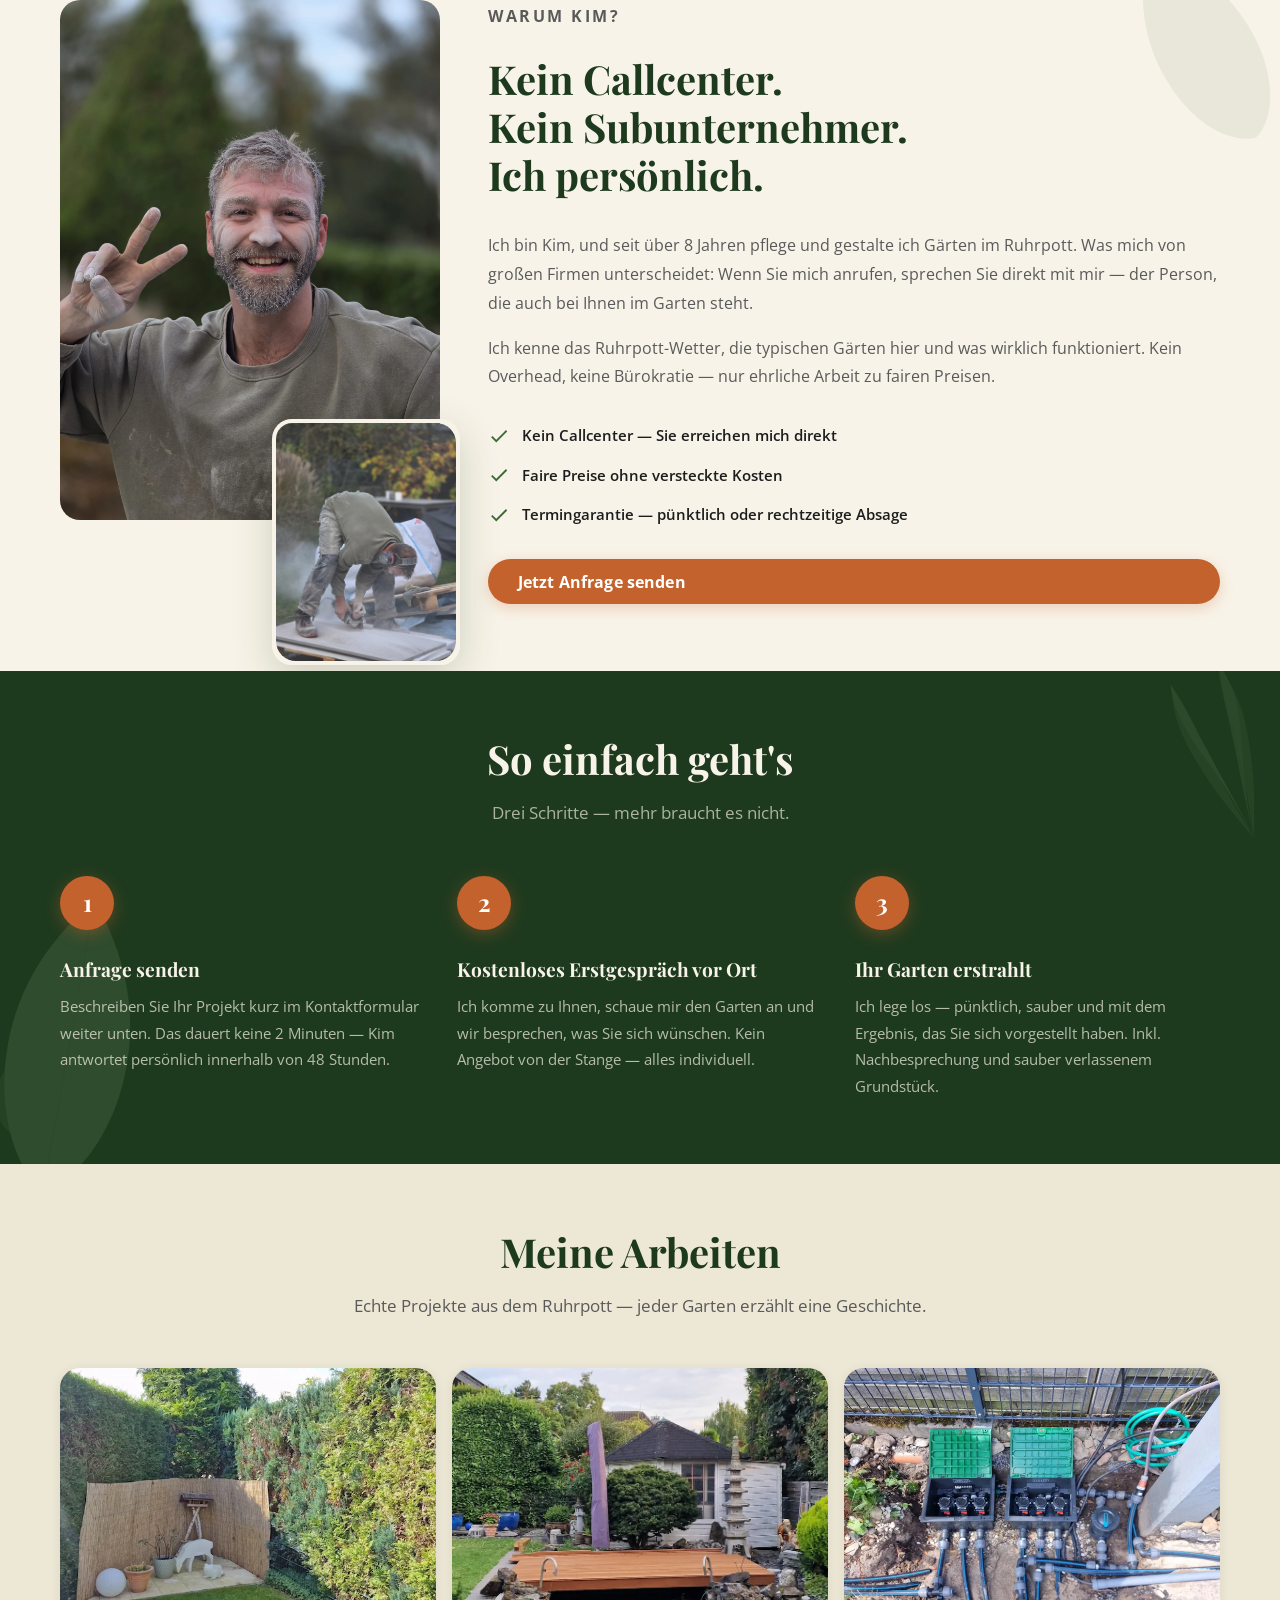
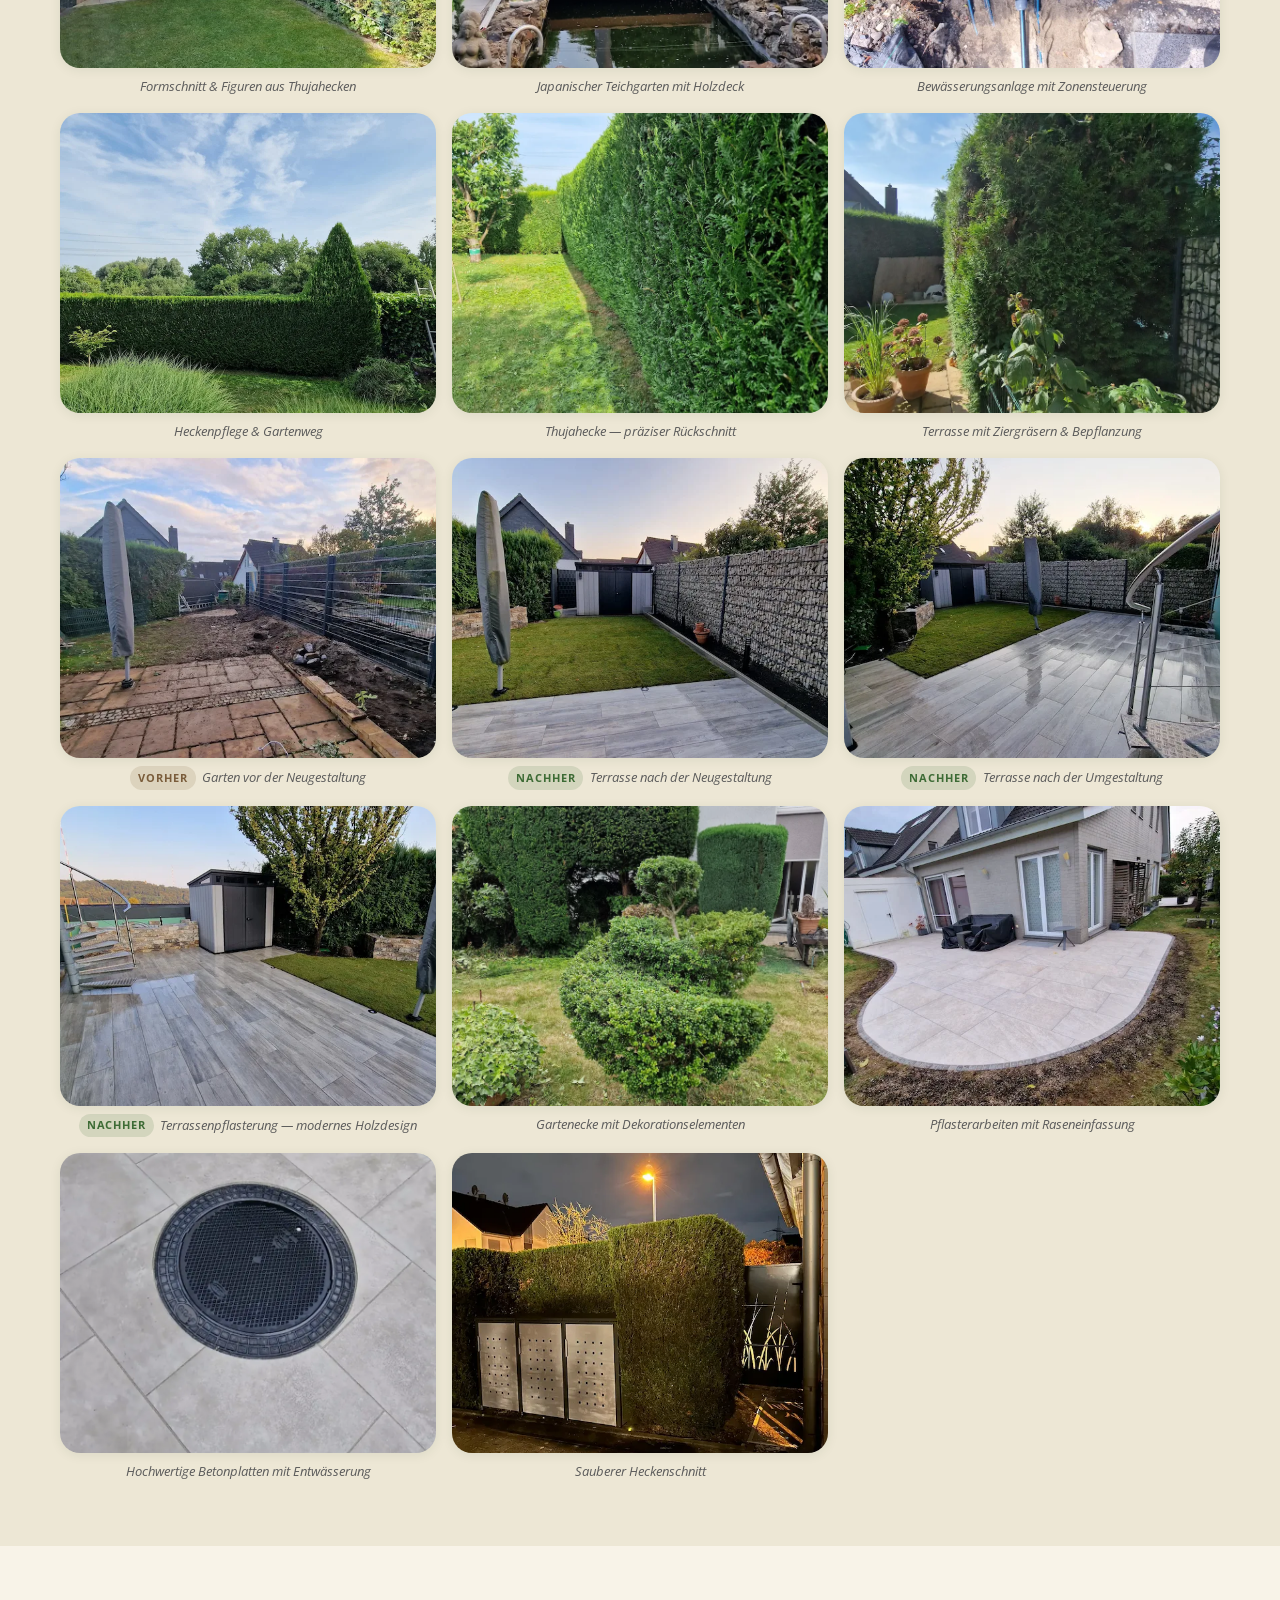
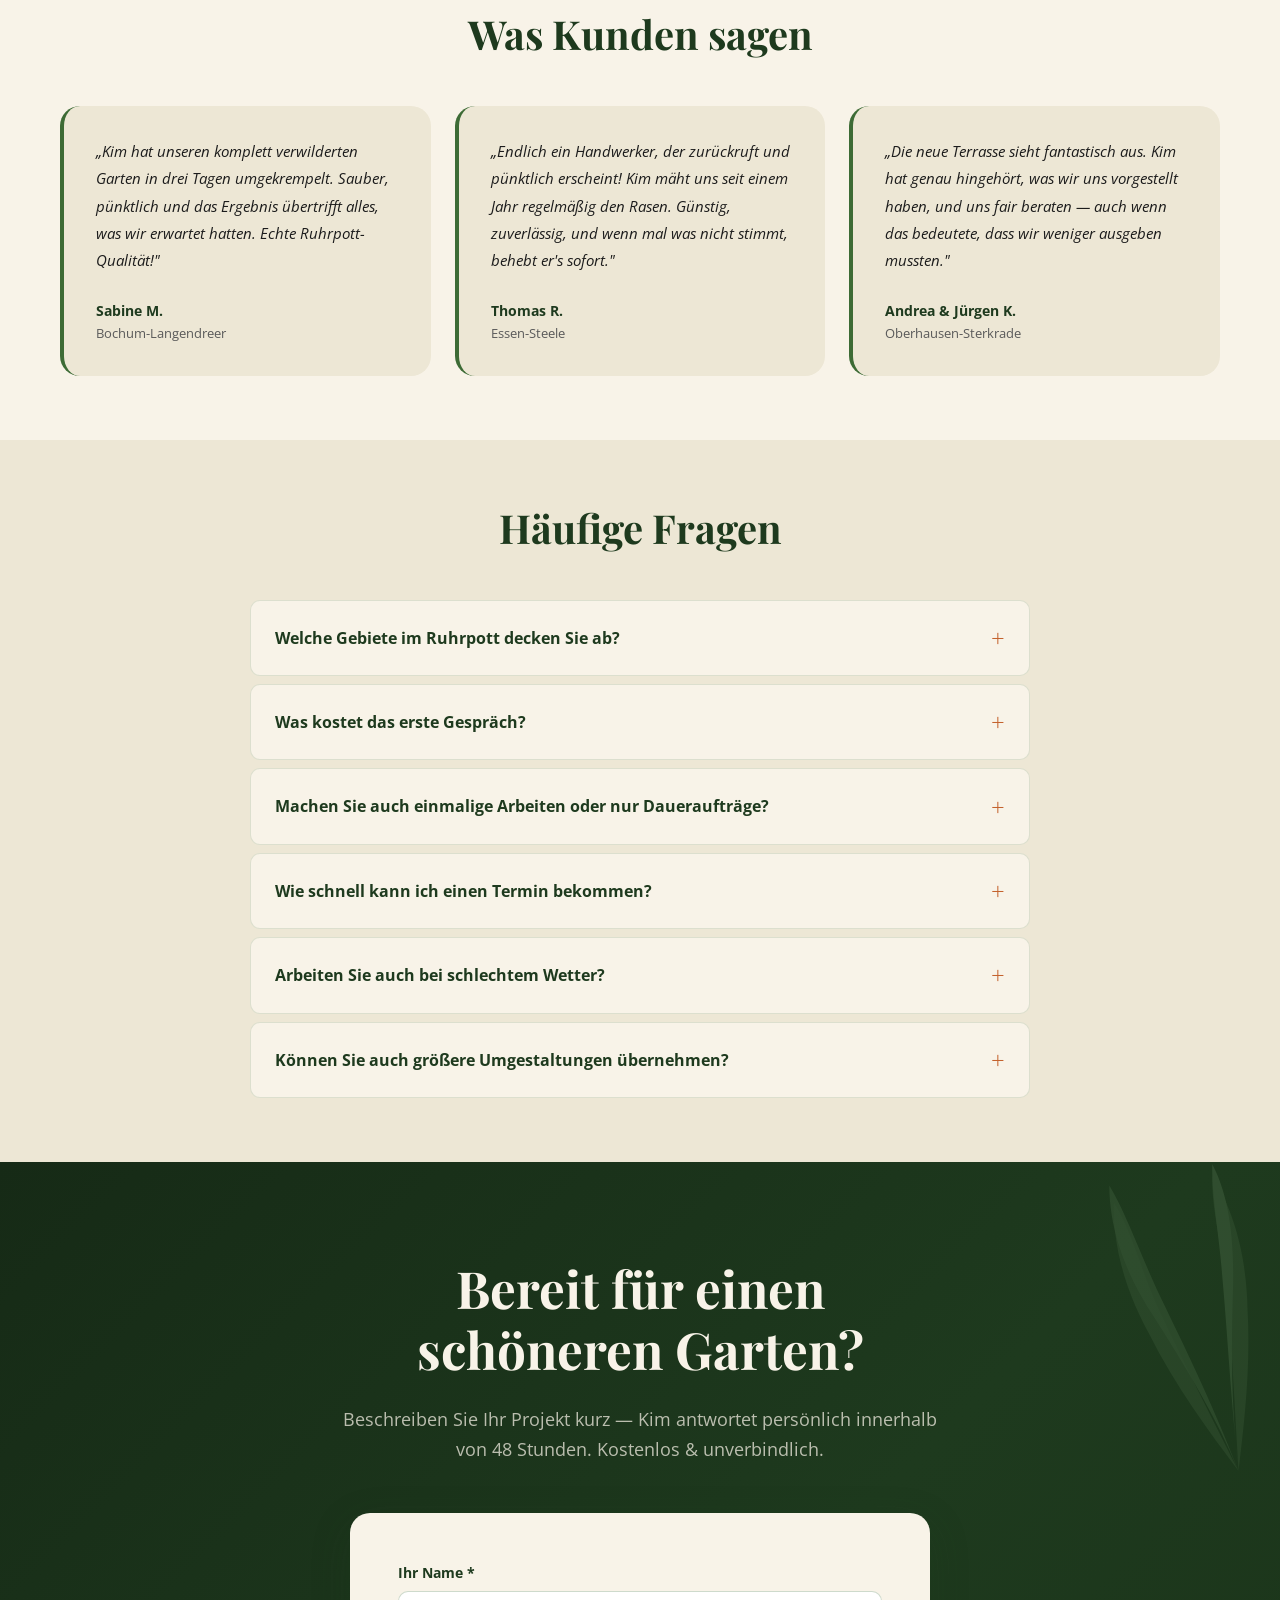
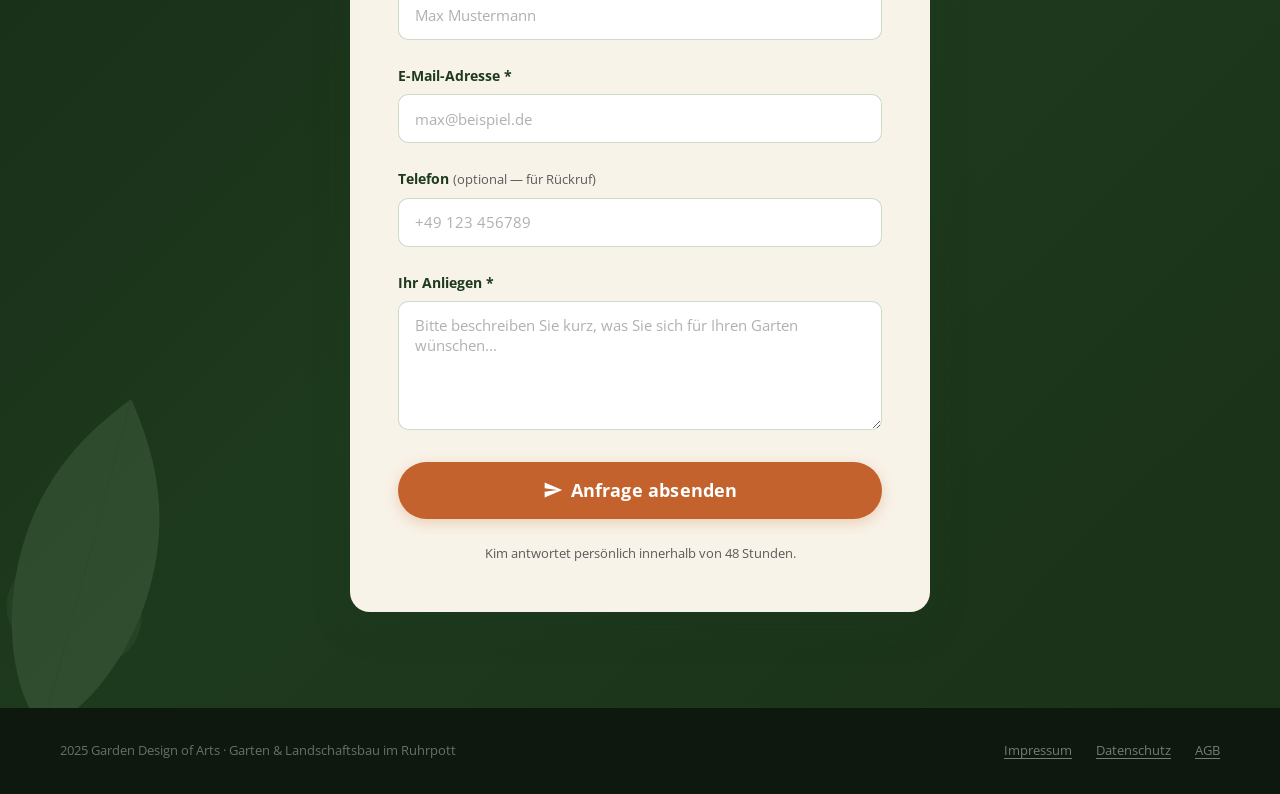
==== commit a97af1c6: "a" ====
--- a/index.html
+++ b/index.html
@@ -541,7 +541,7 @@
                      loading="lazy" decoding="async" width="4000" height="2252">
               </picture>
             </div>
-            <figcaption><span class="portfolio__label portfolio__label--after">Nachher</span> Garten nach der Neugestaltung</figcaption>
+            <figcaption><span class="portfolio__label portfolio__label--after">Nachher</span> Terrasse nach der Neugestaltung</figcaption>
           </figure>
 
           <figure class="portfolio__item portfolio__item--after">
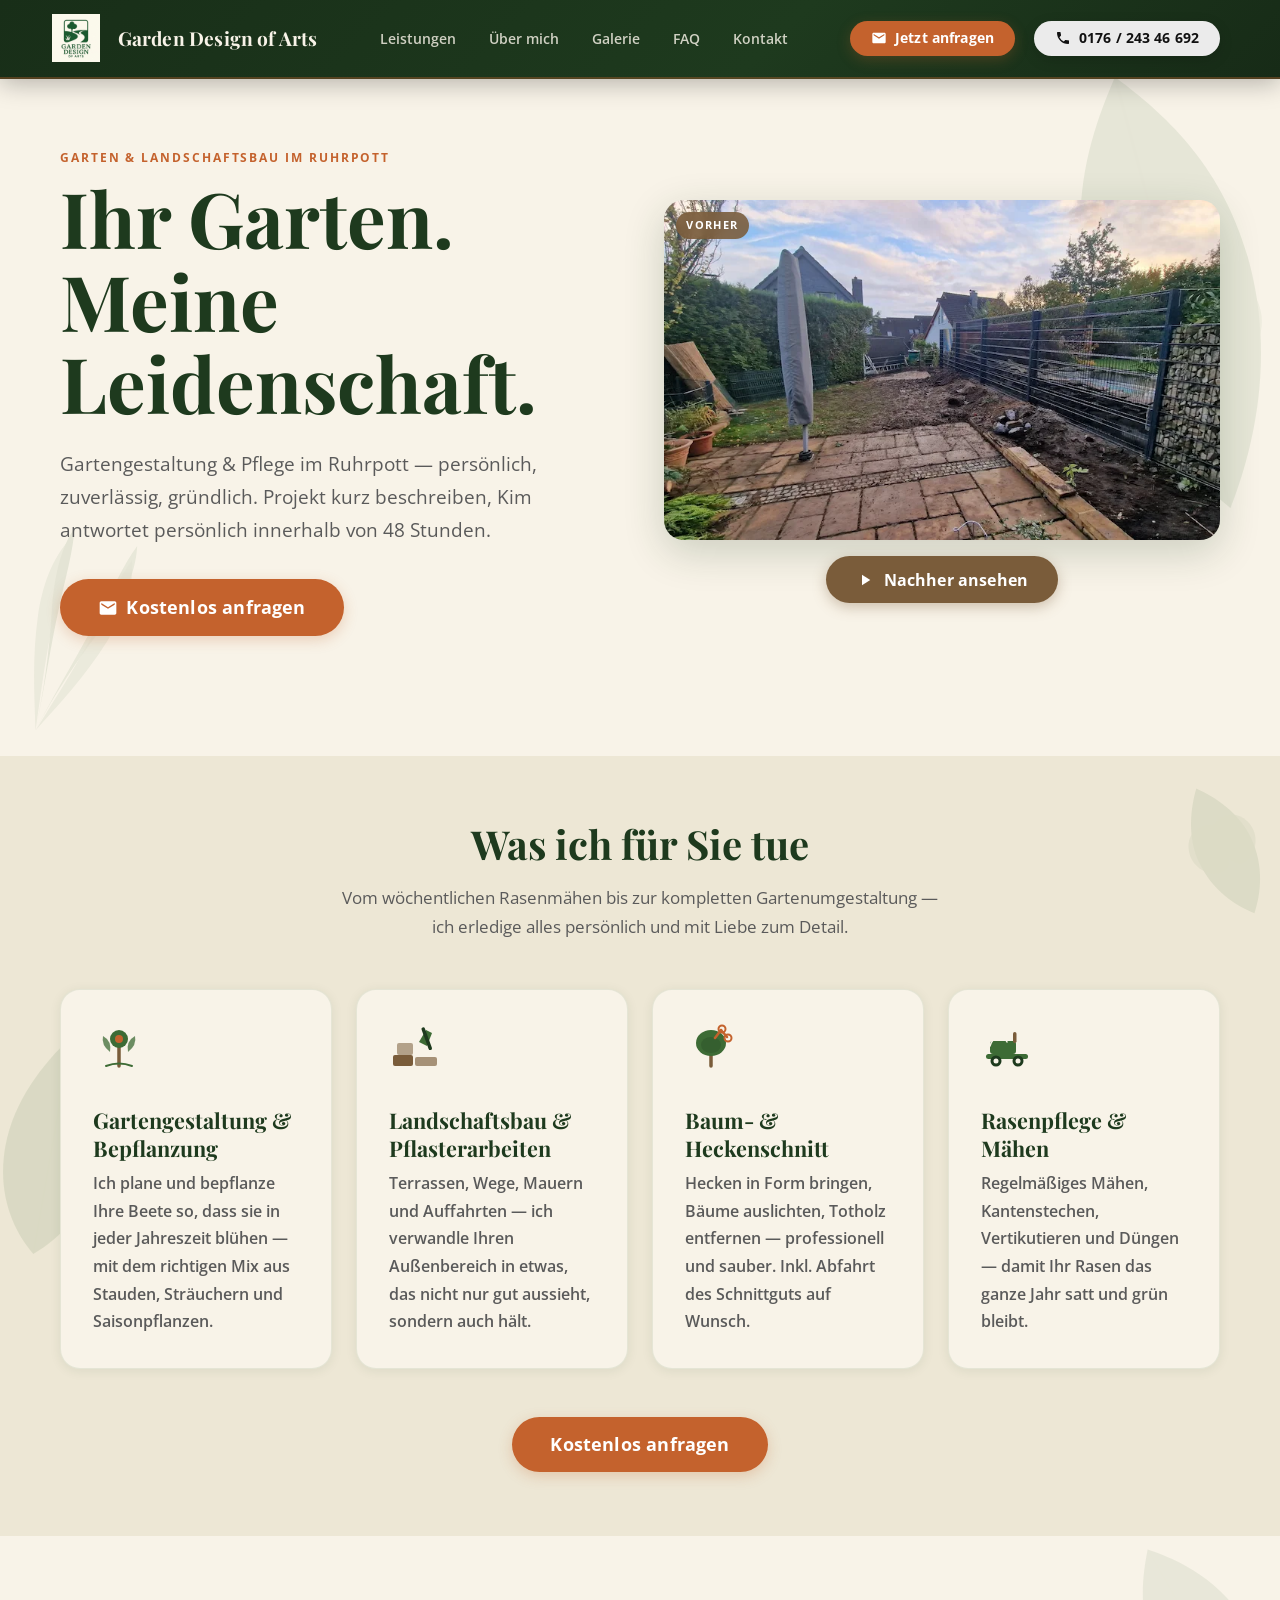
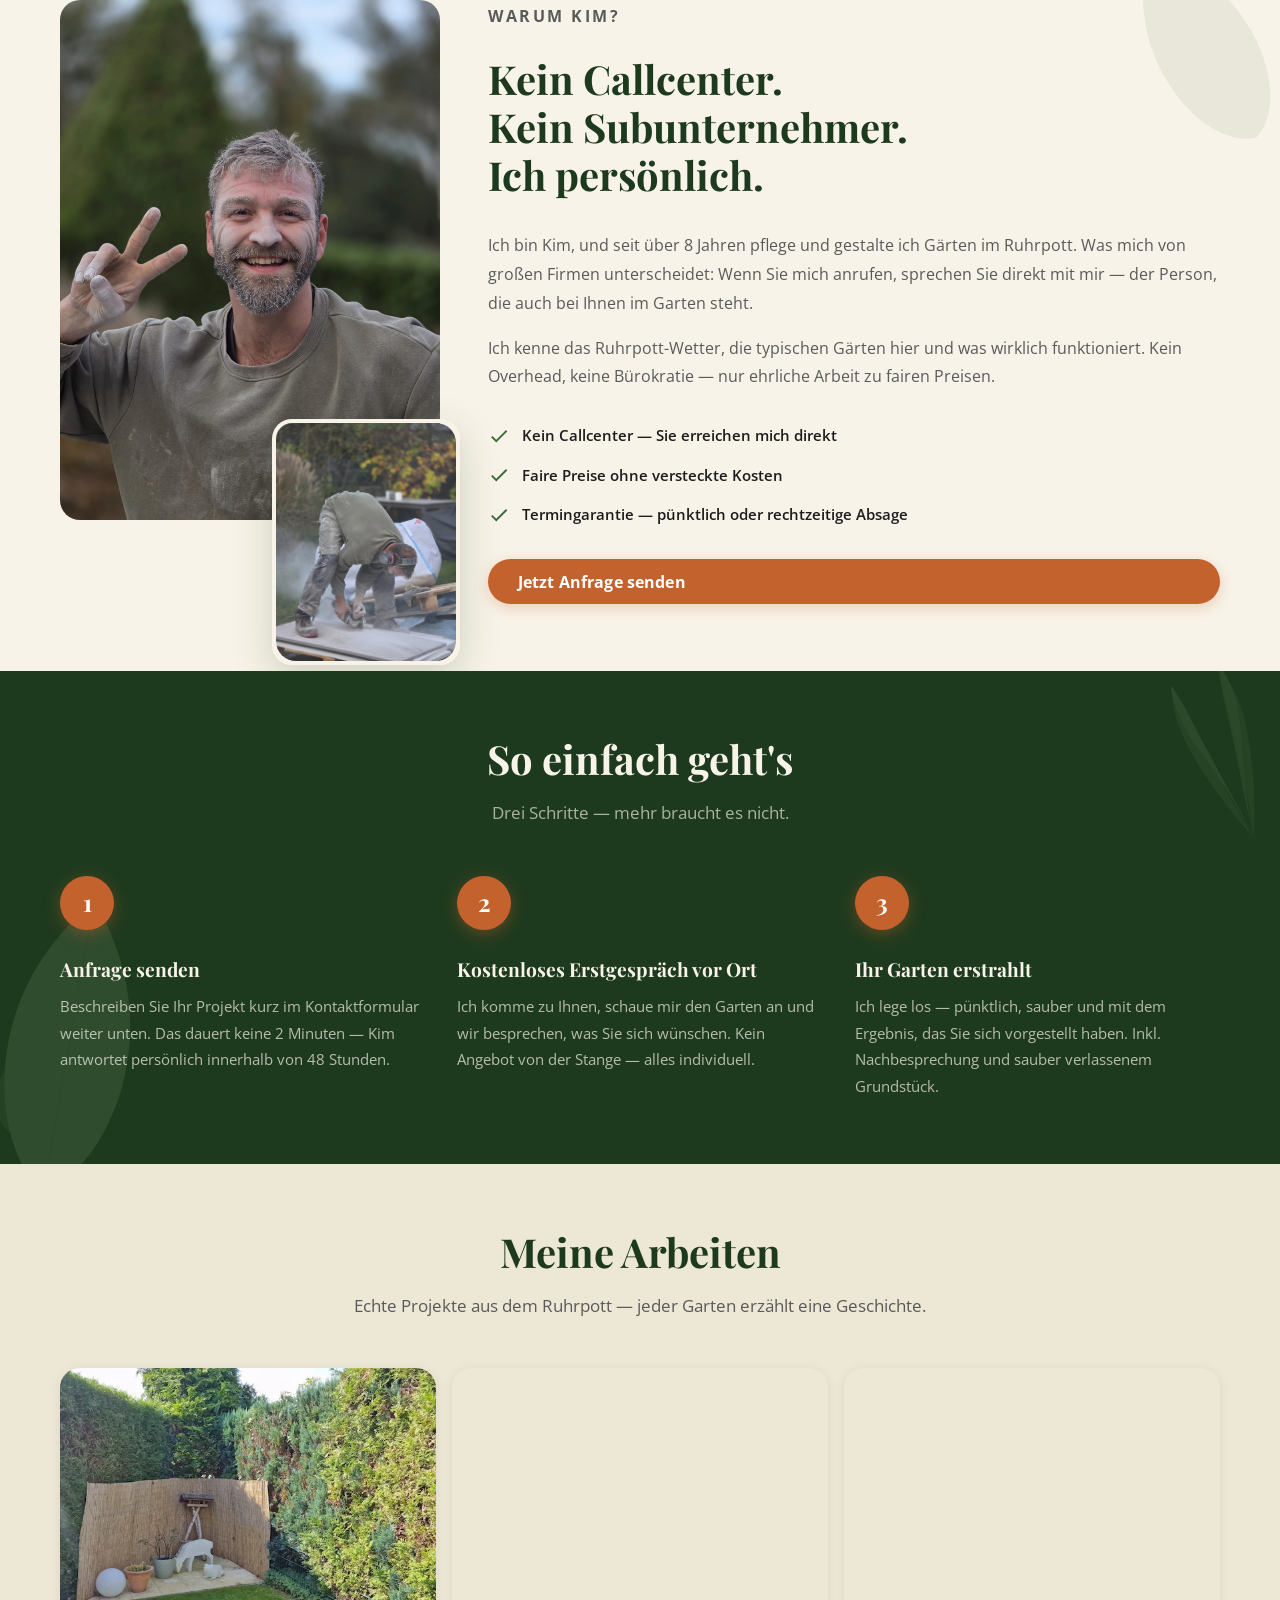
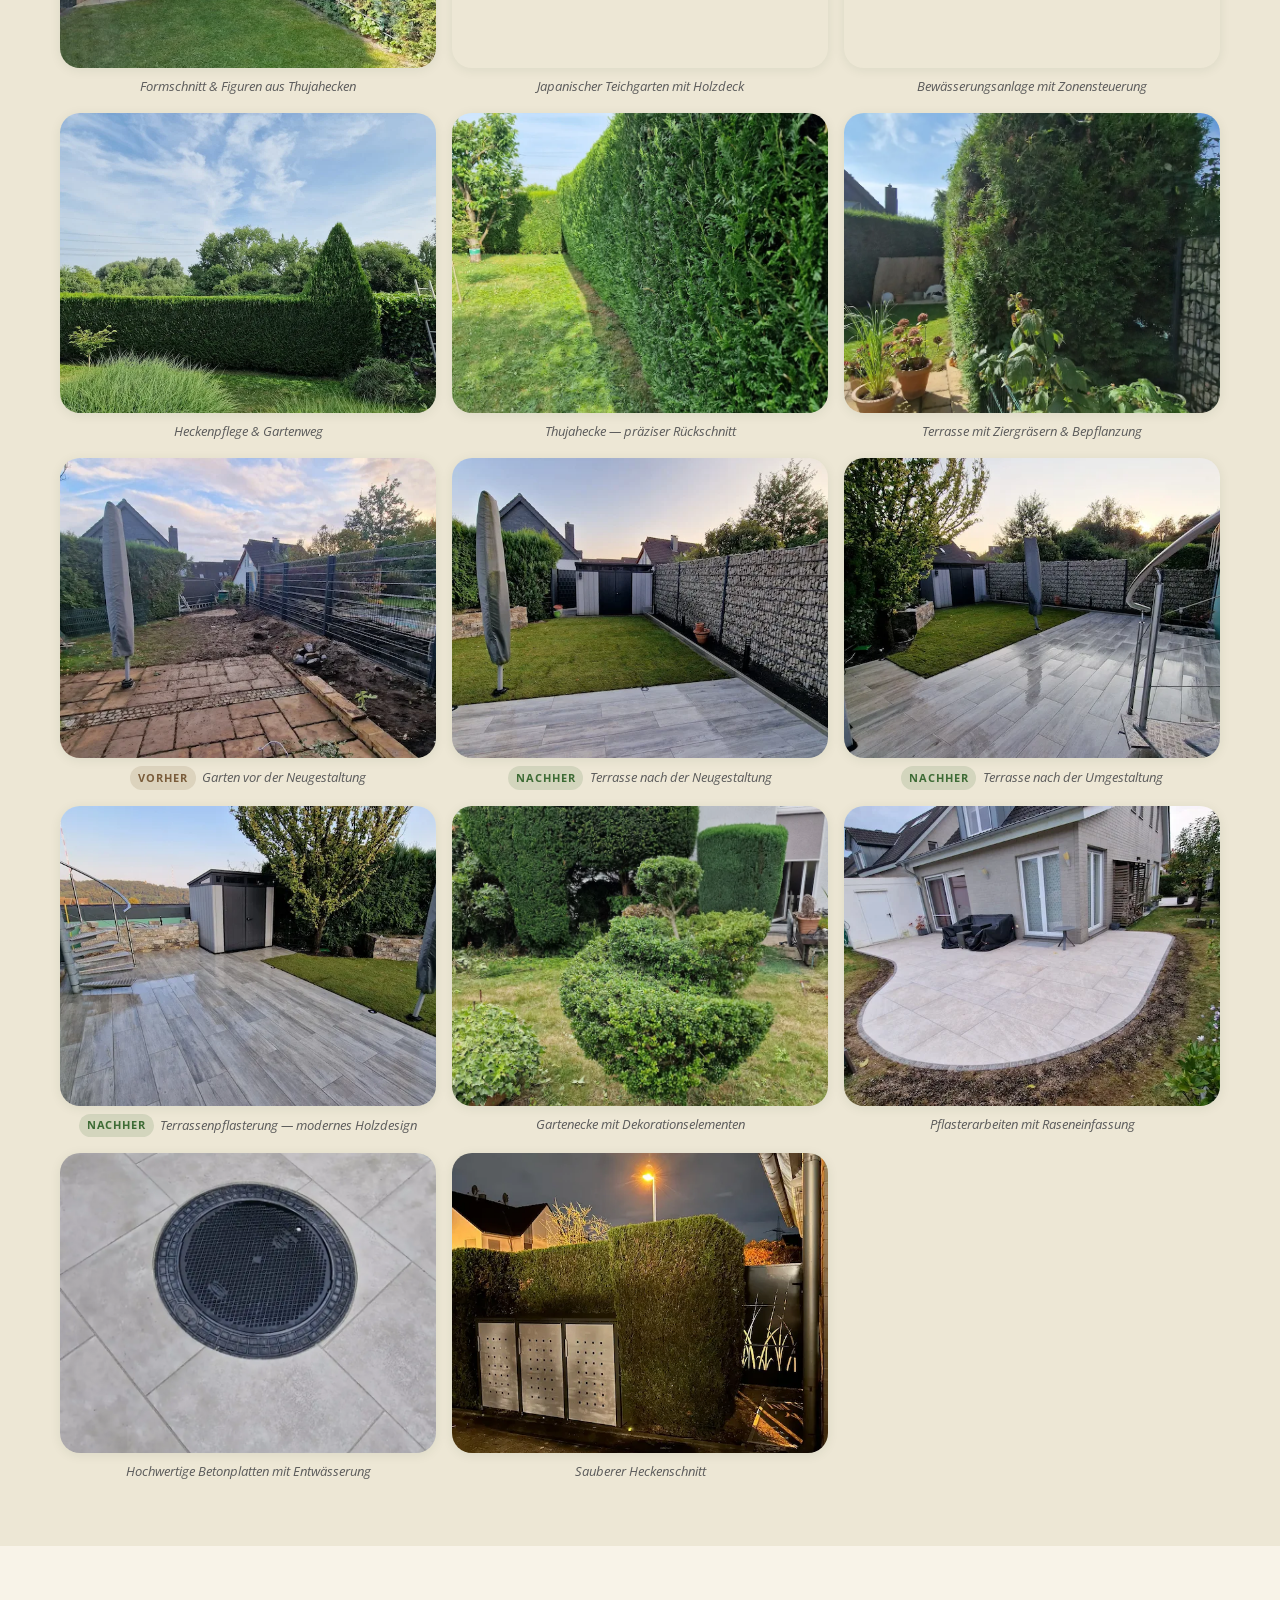
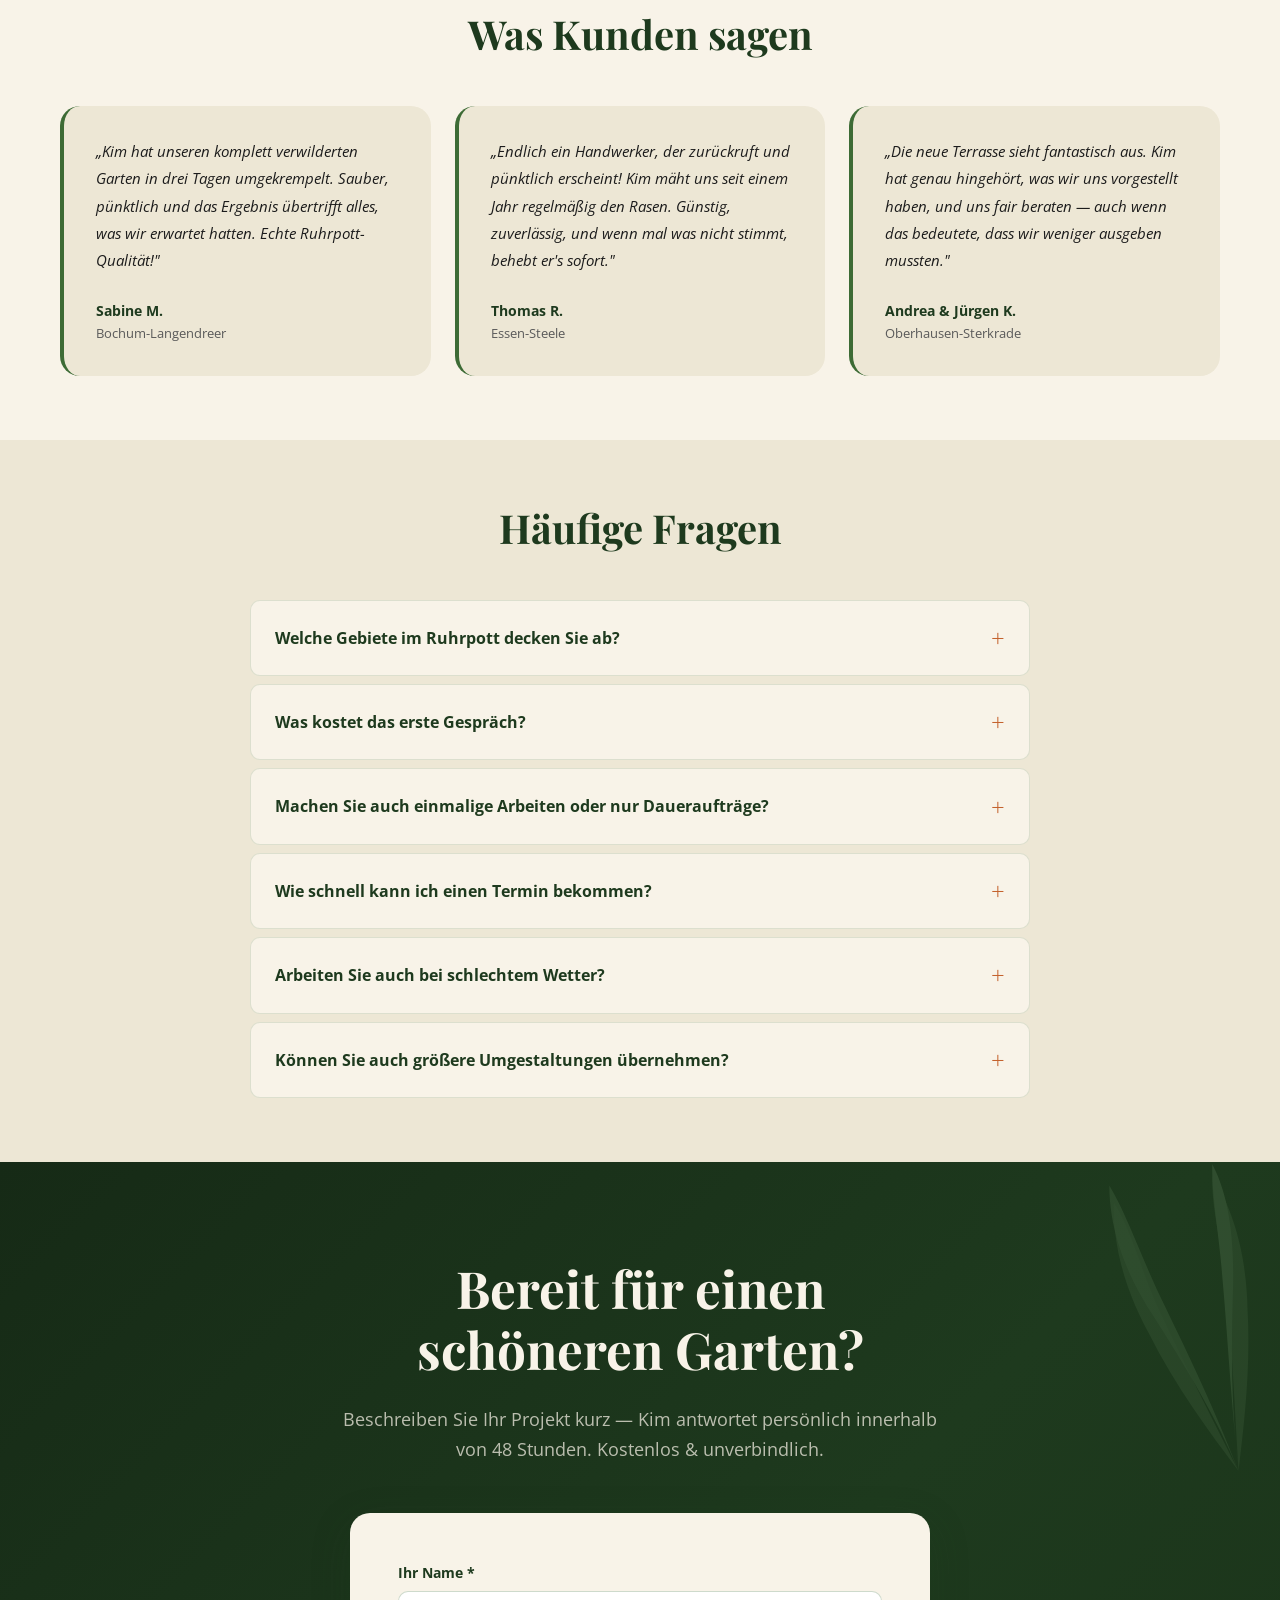
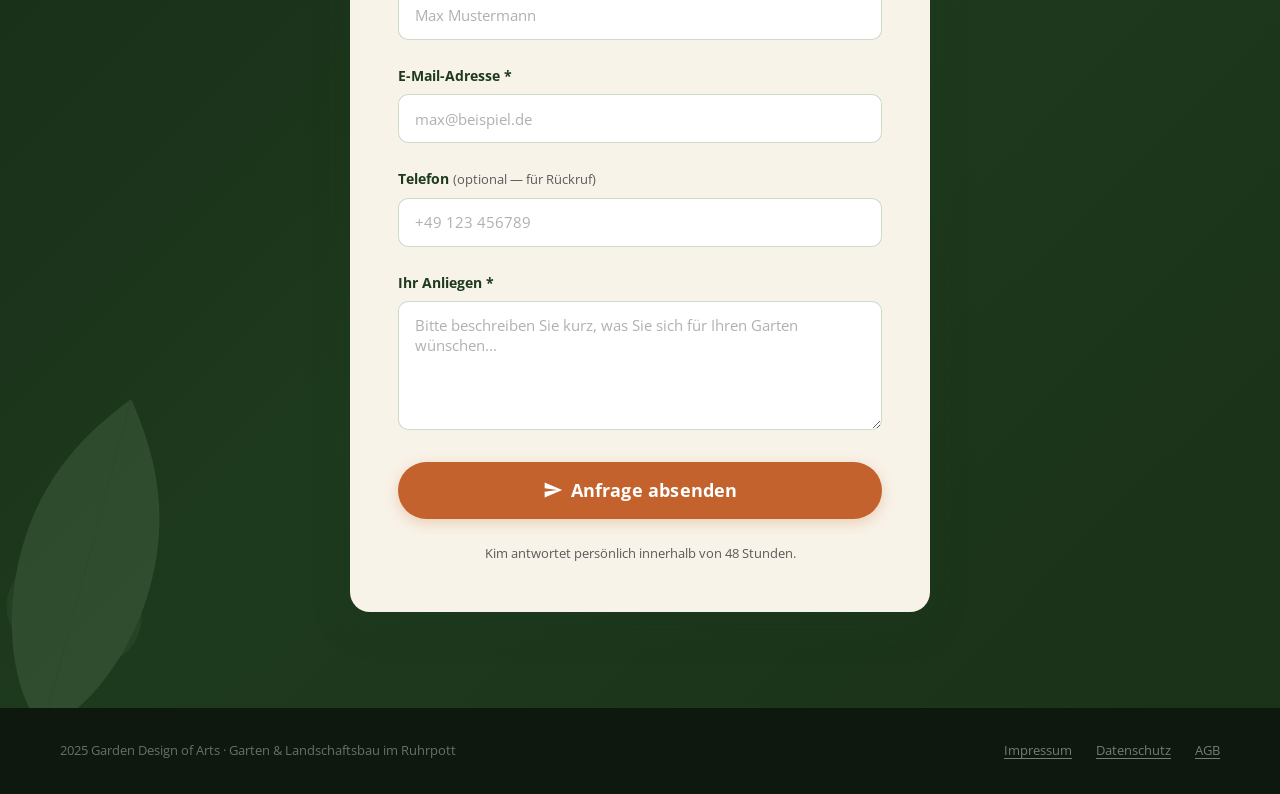
==== commit 46956651: "a" ====
--- a/index.html
+++ b/index.html
@@ -213,23 +213,6 @@
           <article class="service-card">
             <div class="service-card__icon" aria-hidden="true">
               <svg width="52" height="52" viewBox="0 0 52 52" fill="none" xmlns="http://www.w3.org/2000/svg">
-                <rect x="5" y="32" width="42" height="5" rx="2.5" fill="#3D6B35"/>
-                <rect x="9" y="19" width="26" height="13" rx="3" fill="#3D6B35"/>
-                <circle cx="15" cy="39" r="5.5" fill="#1E3A1E"/>
-                <circle cx="15" cy="39" r="2.5" fill="#F8F3E8"/>
-                <circle cx="37" cy="39" r="5.5" fill="#1E3A1E"/>
-                <circle cx="37" cy="39" r="2.5" fill="#F8F3E8"/>
-                <rect x="32" y="10" width="3.5" height="11" rx="1.75" fill="#7A5C3A"/>
-                <path d="M9 24 Q12 15 18 15 Q24 15 26 20" stroke="#F8F3E8" stroke-width="1.5" fill="none" stroke-linecap="round"/>
-              </svg>
-            </div>
-            <h3 class="service-card__title">Rasenpflege & Mähen</h3>
-            <p class="service-card__desc">Regelmäßiges Mähen, Kantenstechen, Vertikutieren und Düngen — damit Ihr Rasen das ganze Jahr satt und grün bleibt.</p>
-          </article>
-
-          <article class="service-card">
-            <div class="service-card__icon" aria-hidden="true">
-              <svg width="52" height="52" viewBox="0 0 52 52" fill="none" xmlns="http://www.w3.org/2000/svg">
                 <path d="M26 44 L26 24" stroke="#7A5C3A" stroke-width="3.5" stroke-linecap="round"/>
                 <circle cx="26" cy="17" r="9" fill="#3D6B35"/>
                 <circle cx="26" cy="17" r="4" fill="#C4622D"/>
@@ -270,6 +253,23 @@
             </div>
             <h3 class="service-card__title">Baum- & Heckenschnitt</h3>
             <p class="service-card__desc">Hecken in Form bringen, Bäume auslichten, Totholz entfernen — professionell und sauber. Inkl. Abfahrt des Schnittguts auf Wunsch.</p>
+          </article>
+
+          <article class="service-card">
+            <div class="service-card__icon" aria-hidden="true">
+              <svg width="52" height="52" viewBox="0 0 52 52" fill="none" xmlns="http://www.w3.org/2000/svg">
+                <rect x="5" y="32" width="42" height="5" rx="2.5" fill="#3D6B35"/>
+                <rect x="9" y="19" width="26" height="13" rx="3" fill="#3D6B35"/>
+                <circle cx="15" cy="39" r="5.5" fill="#1E3A1E"/>
+                <circle cx="15" cy="39" r="2.5" fill="#F8F3E8"/>
+                <circle cx="37" cy="39" r="5.5" fill="#1E3A1E"/>
+                <circle cx="37" cy="39" r="2.5" fill="#F8F3E8"/>
+                <rect x="32" y="10" width="3.5" height="11" rx="1.75" fill="#7A5C3A"/>
+                <path d="M9 24 Q12 15 18 15 Q24 15 26 20" stroke="#F8F3E8" stroke-width="1.5" fill="none" stroke-linecap="round"/>
+              </svg>
+            </div>
+            <h3 class="service-card__title">Rasenpflege & Mähen</h3>
+            <p class="service-card__desc">Regelmäßiges Mähen, Kantenstechen, Vertikutieren und Düngen — damit Ihr Rasen das ganze Jahr satt und grün bleibt.</p>
           </article>
 
         </div>
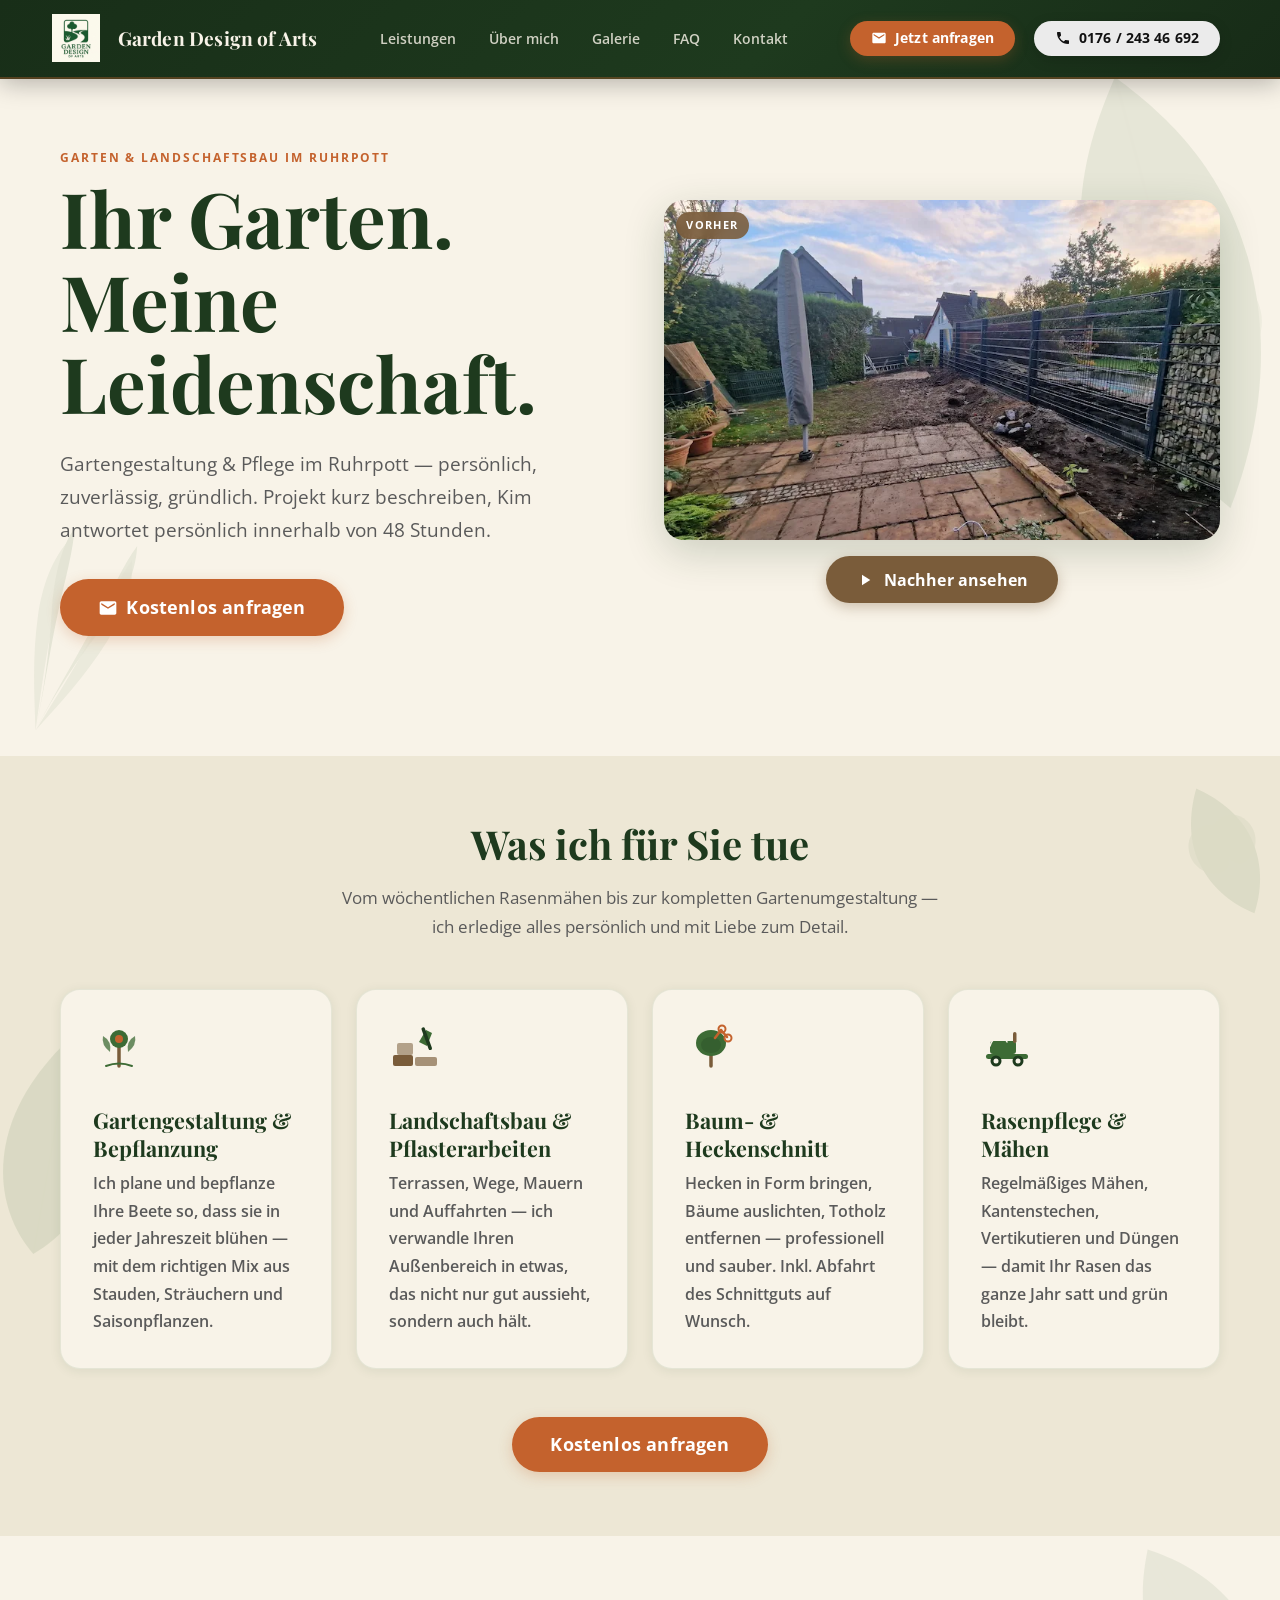
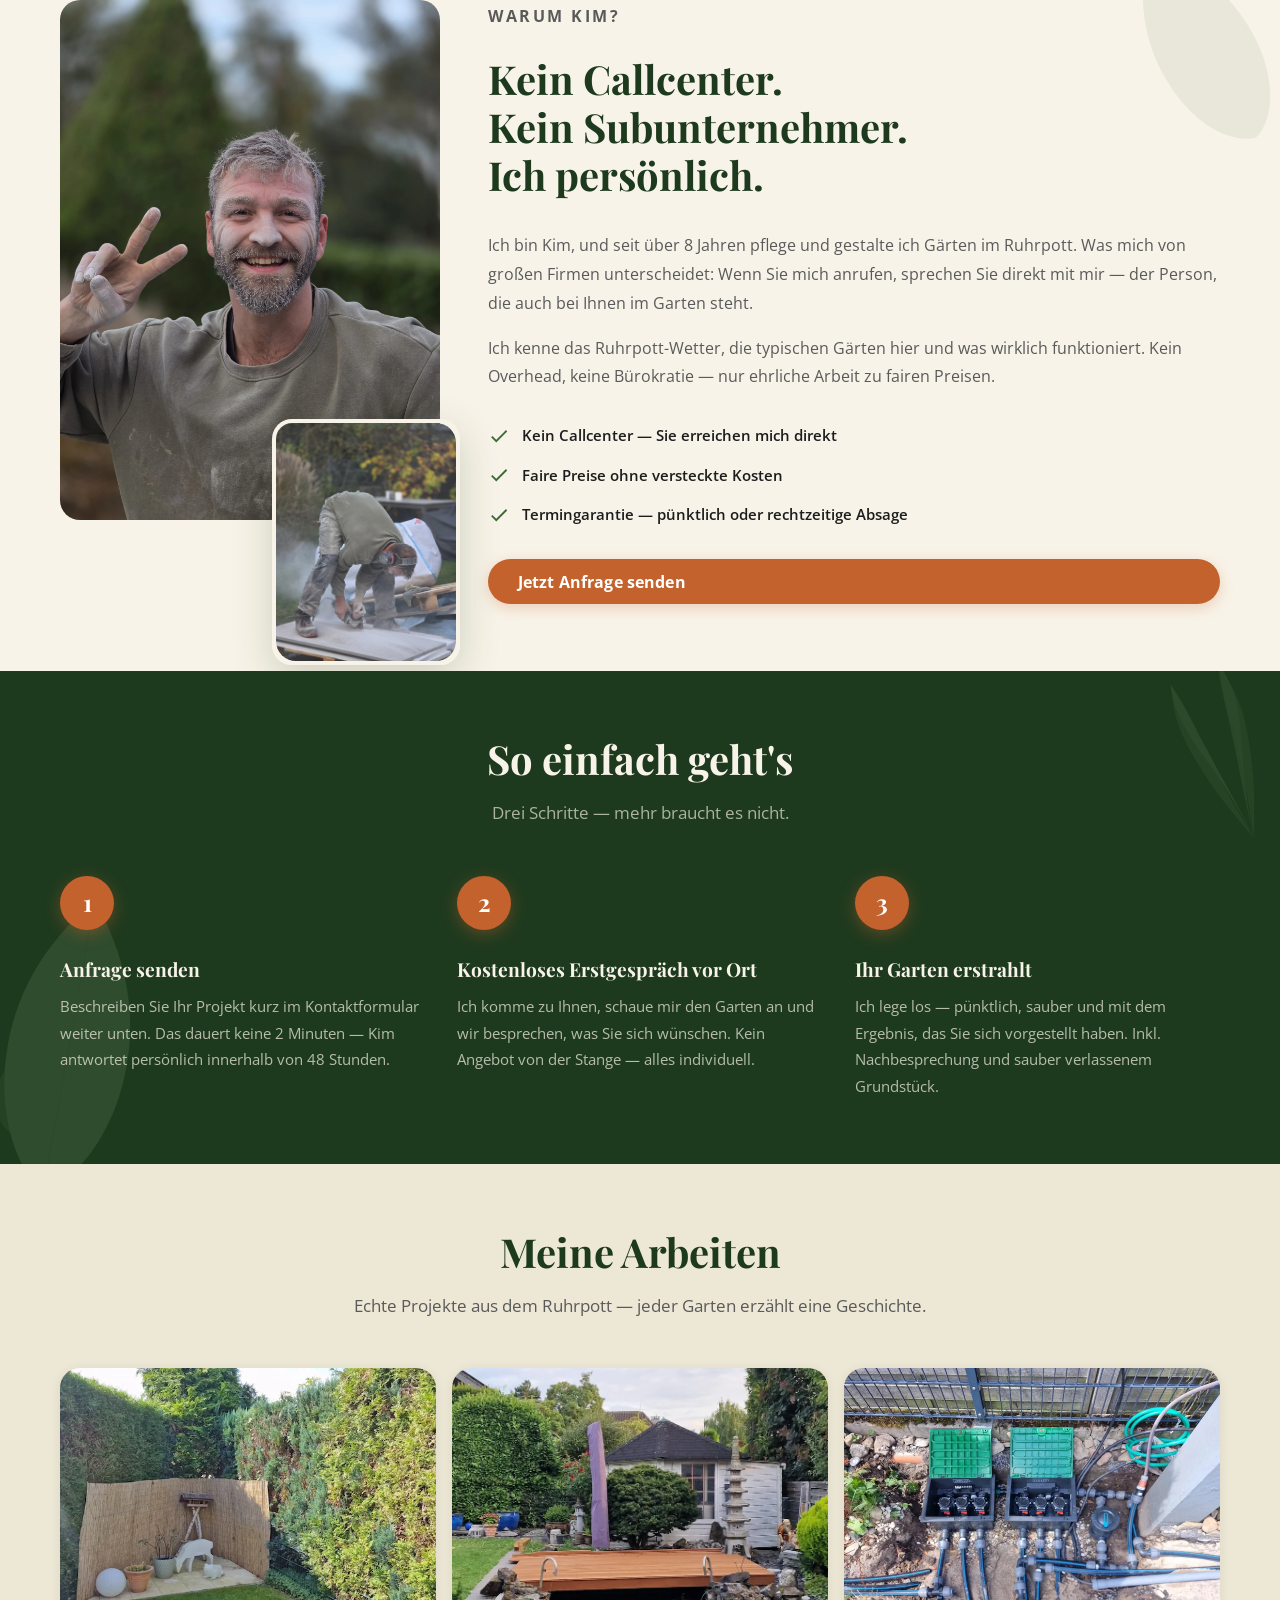
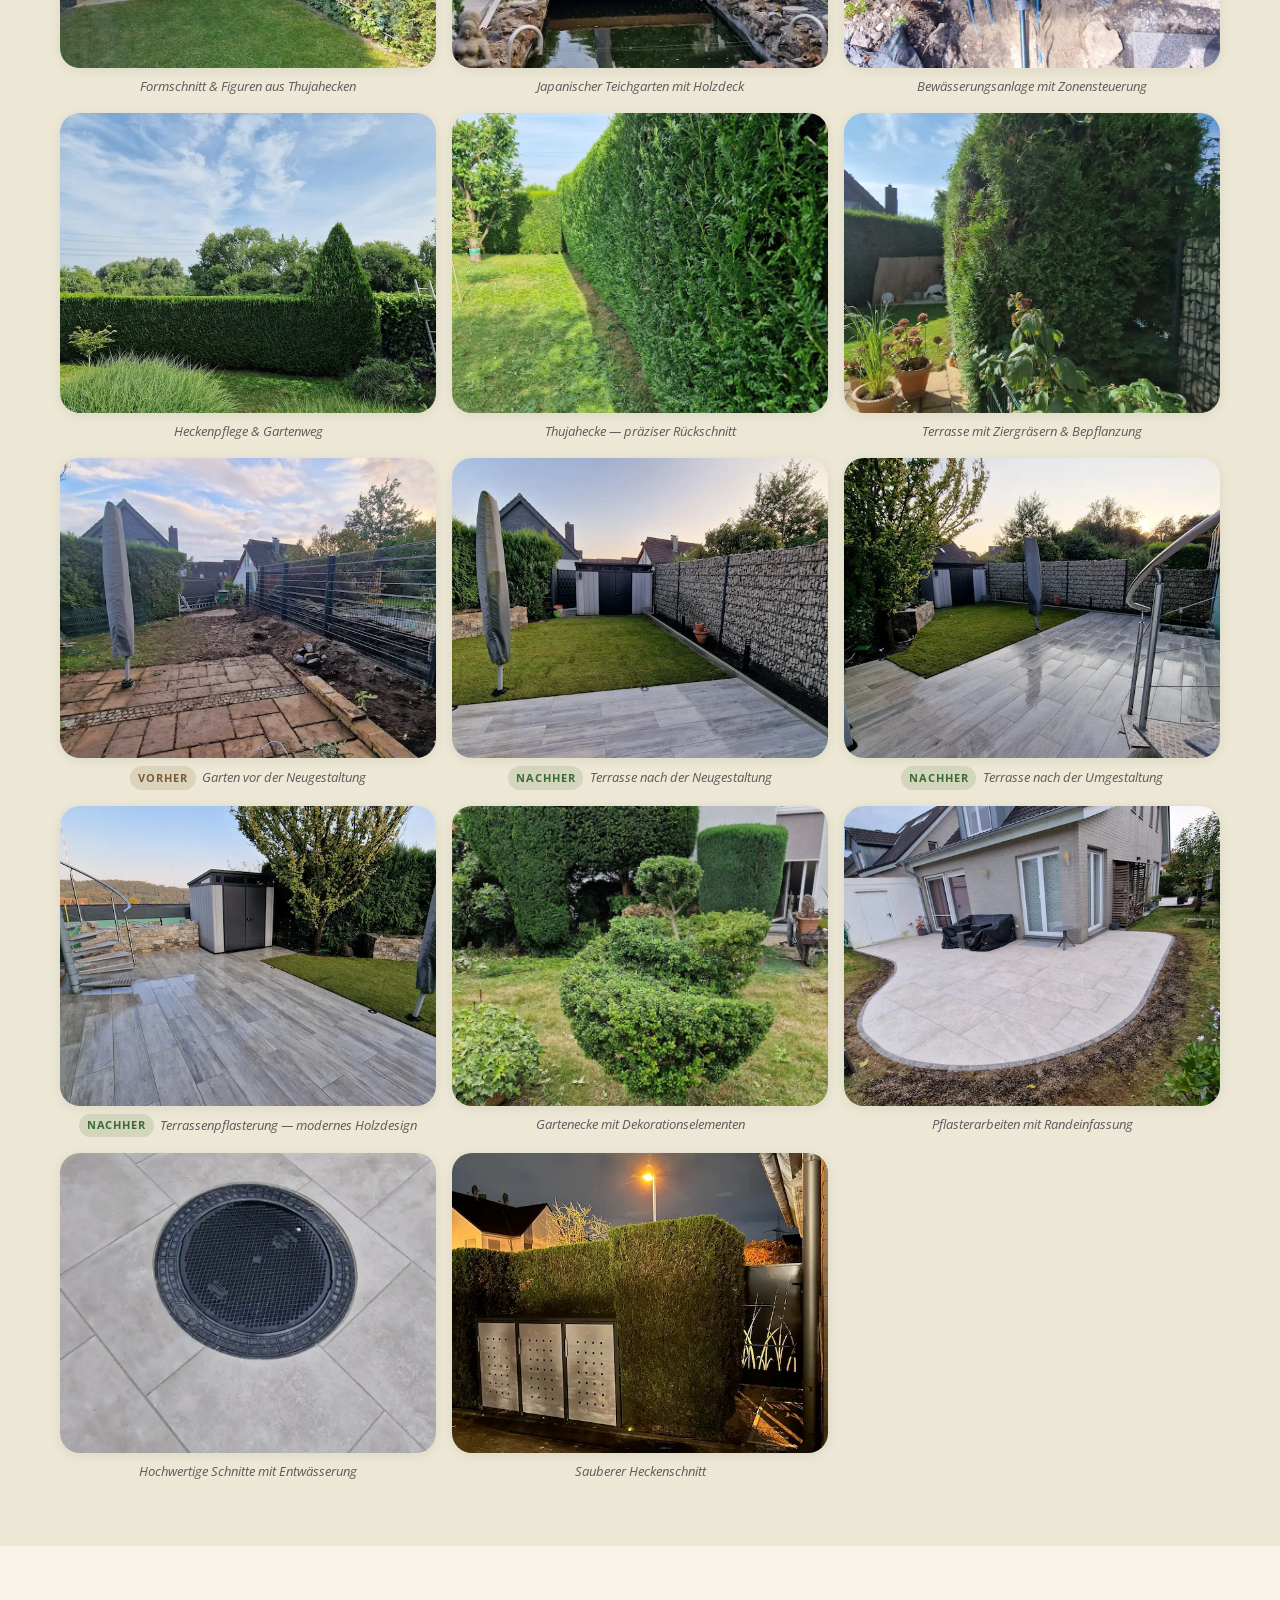
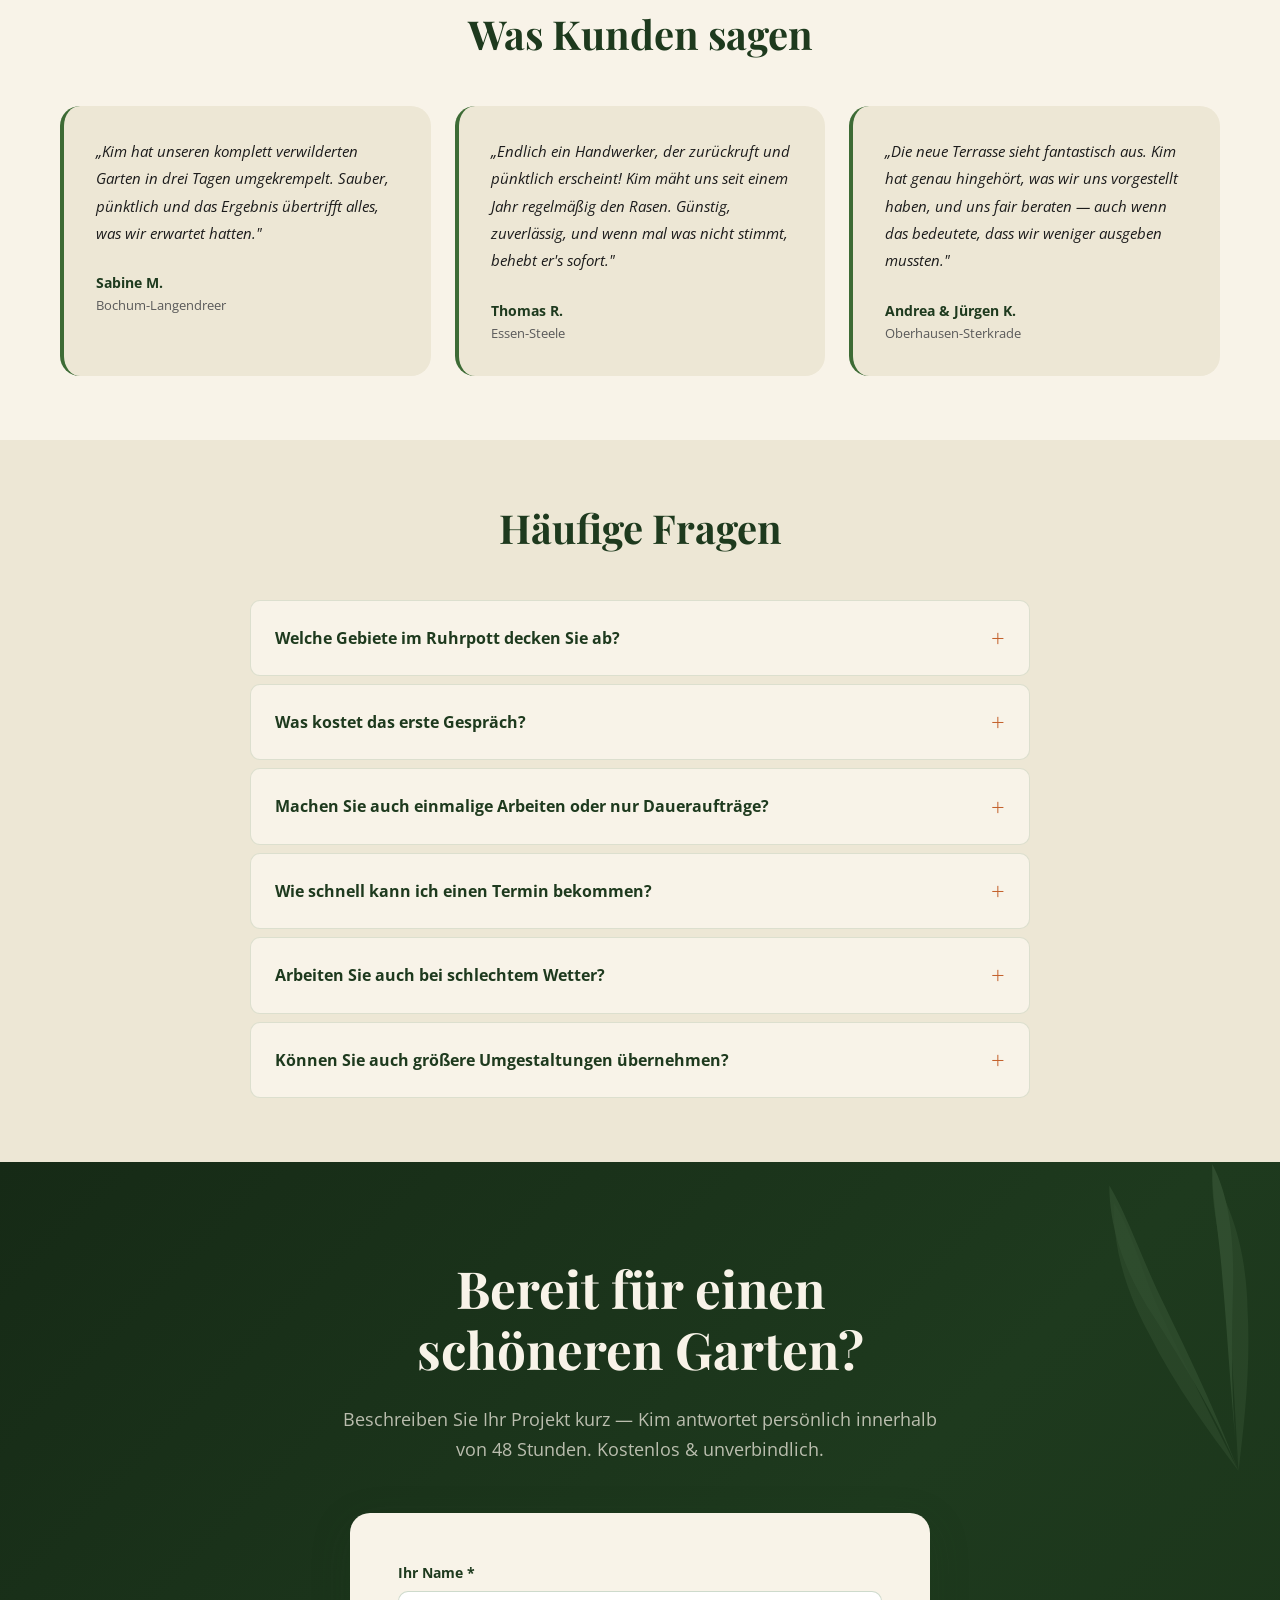
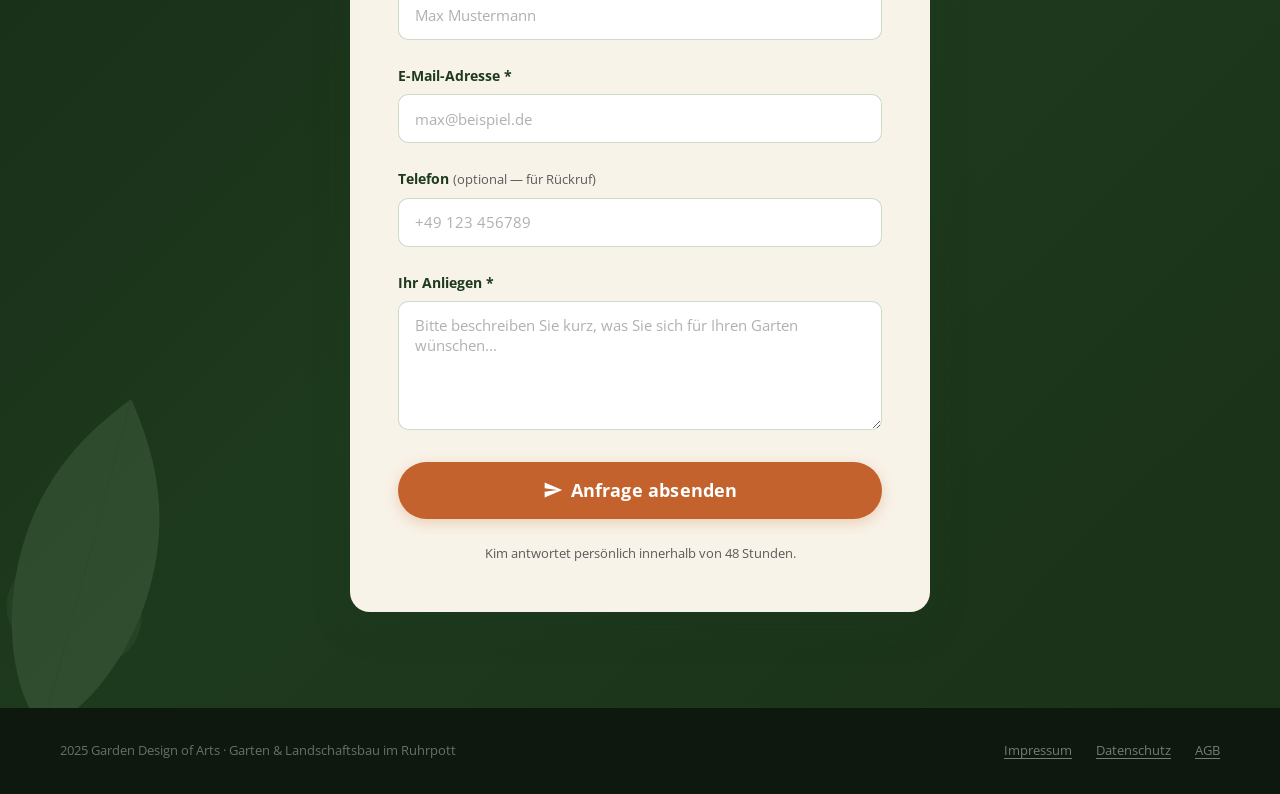
==== commit 70b3c8f7: "A" ====
--- a/index.html
+++ b/index.html
@@ -601,7 +601,7 @@
                      loading="lazy" decoding="async" width="4000" height="2252">
               </picture>
             </div>
-            <figcaption>Pflasterarbeiten mit Raseneinfassung</figcaption>
+            <figcaption>Pflasterarbeiten mit Randeinfassung</figcaption>
           </figure>
 
           <figure class="portfolio__item">
@@ -617,7 +617,7 @@
                      loading="lazy" decoding="async" width="955" height="2048">
               </picture>
             </div>
-            <figcaption>Hochwertige Betonplatten mit Entwässerung</figcaption>
+            <figcaption>Hochwertige Schnitte mit Entwässerung</figcaption>
           </figure>
 
           <figure class="portfolio__item">
@@ -650,7 +650,7 @@
 
           <article class="testimonial-card">
             <blockquote class="testimonial-card__quote">
-              „Kim hat unseren komplett verwilderten Garten in drei Tagen umgekrempelt. Sauber, pünktlich und das Ergebnis übertrifft alles, was wir erwartet hatten. Echte Ruhrpott-Qualität!"
+              „Kim hat unseren komplett verwilderten Garten in drei Tagen umgekrempelt. Sauber, pünktlich und das Ergebnis übertrifft alles, was wir erwartet hatten."
             </blockquote>
             <footer class="testimonial-card__author">
               <div>
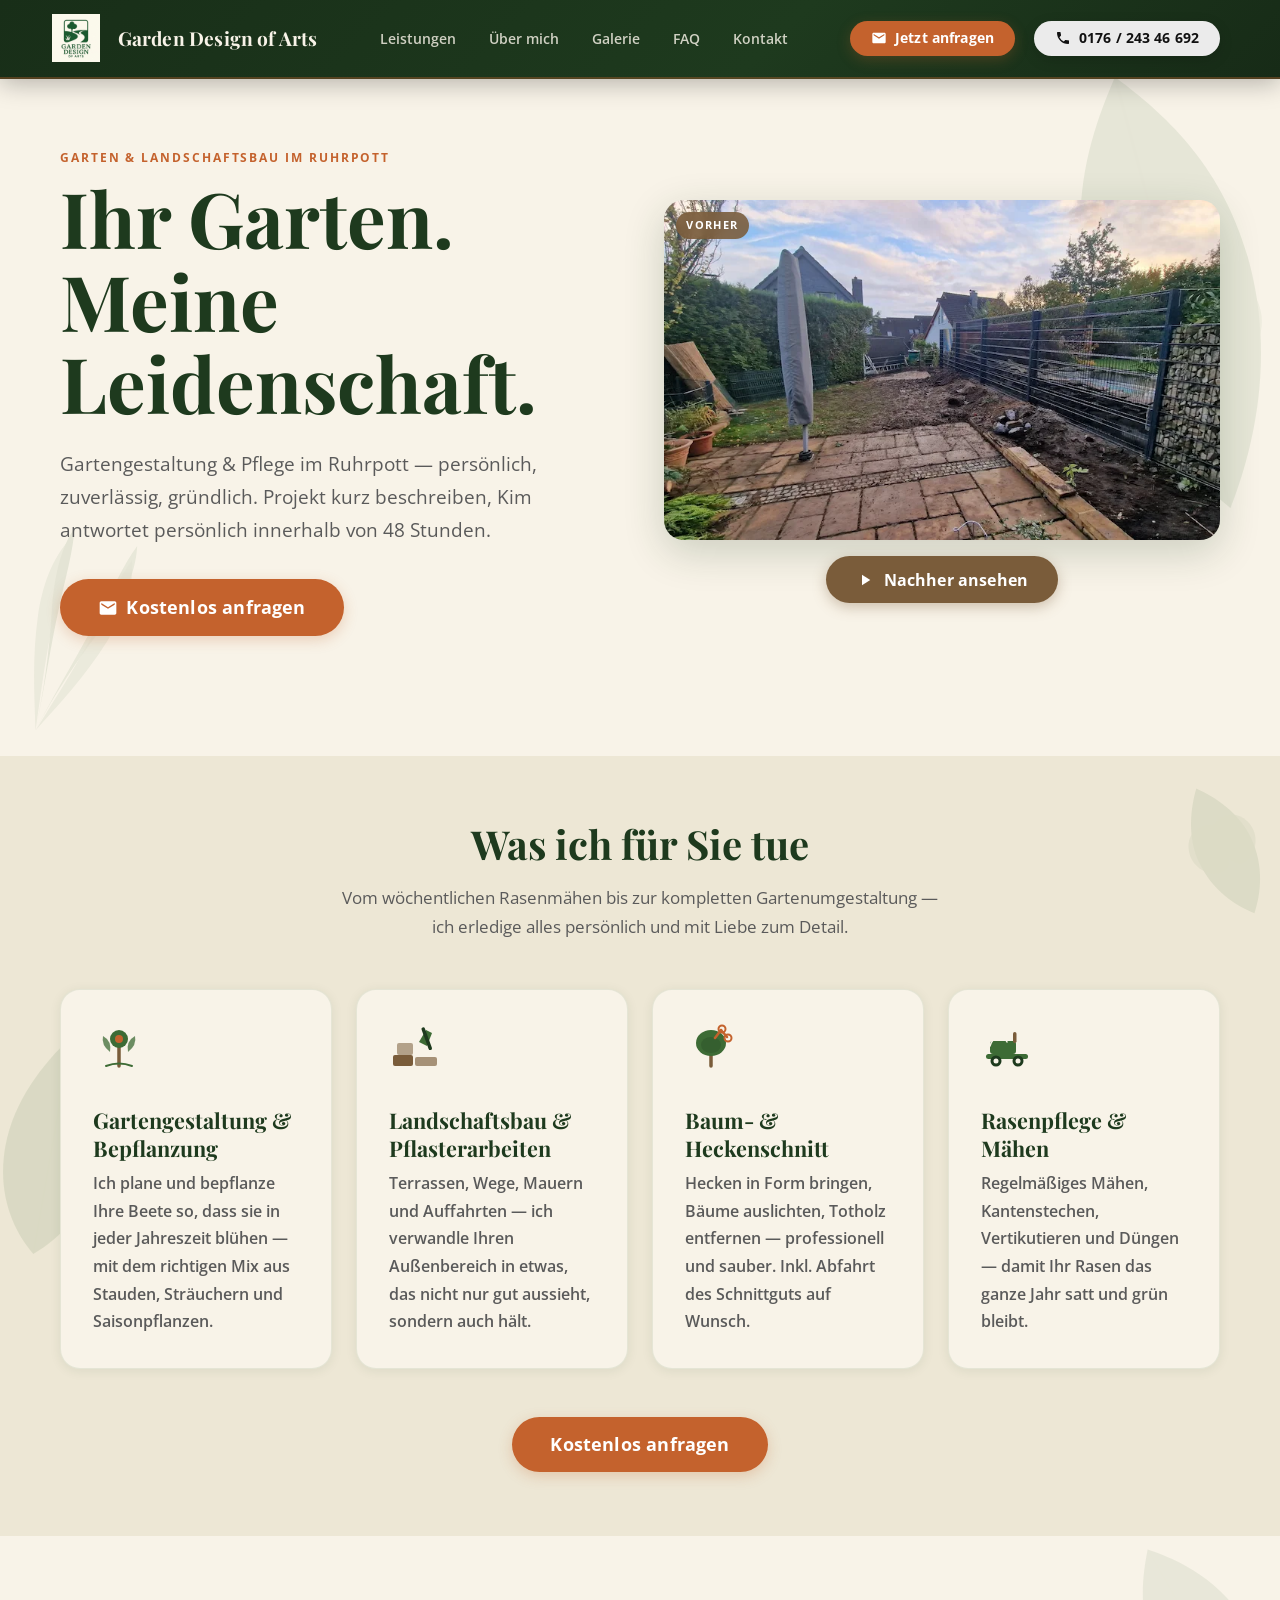
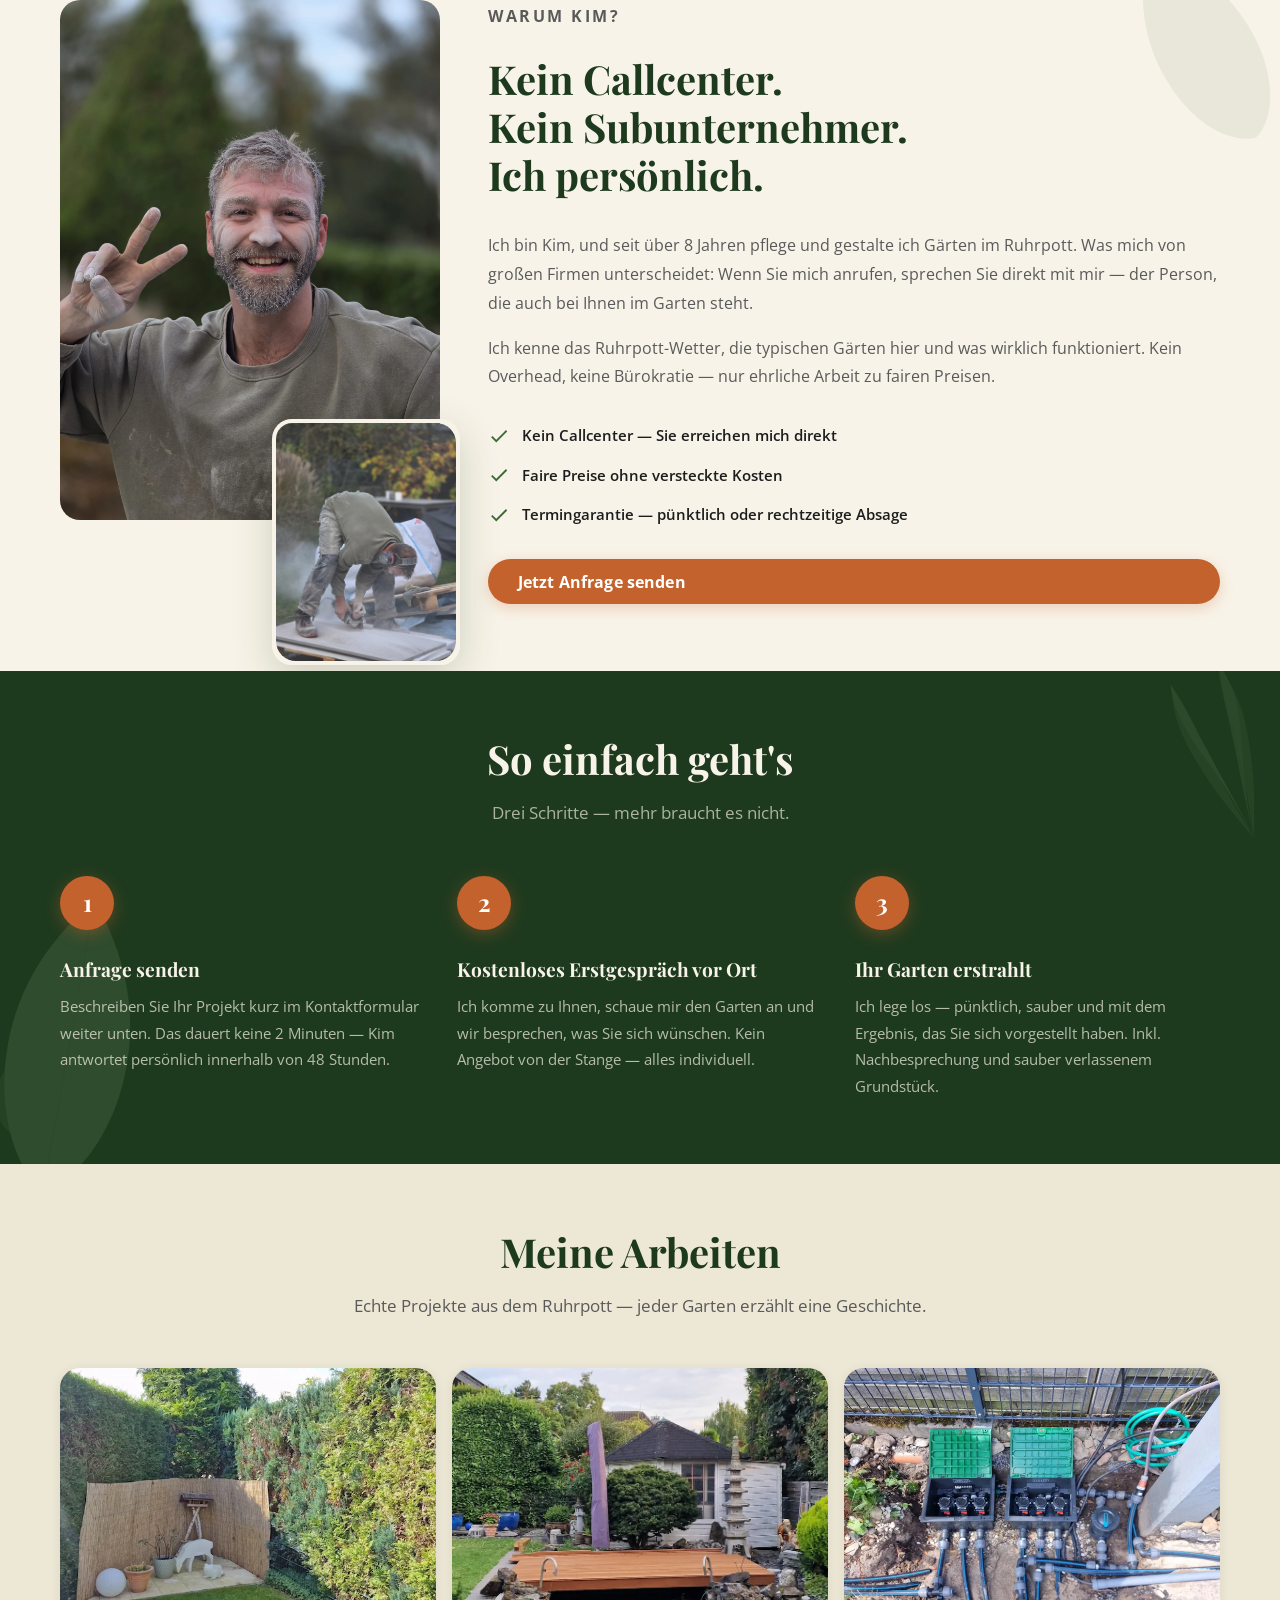
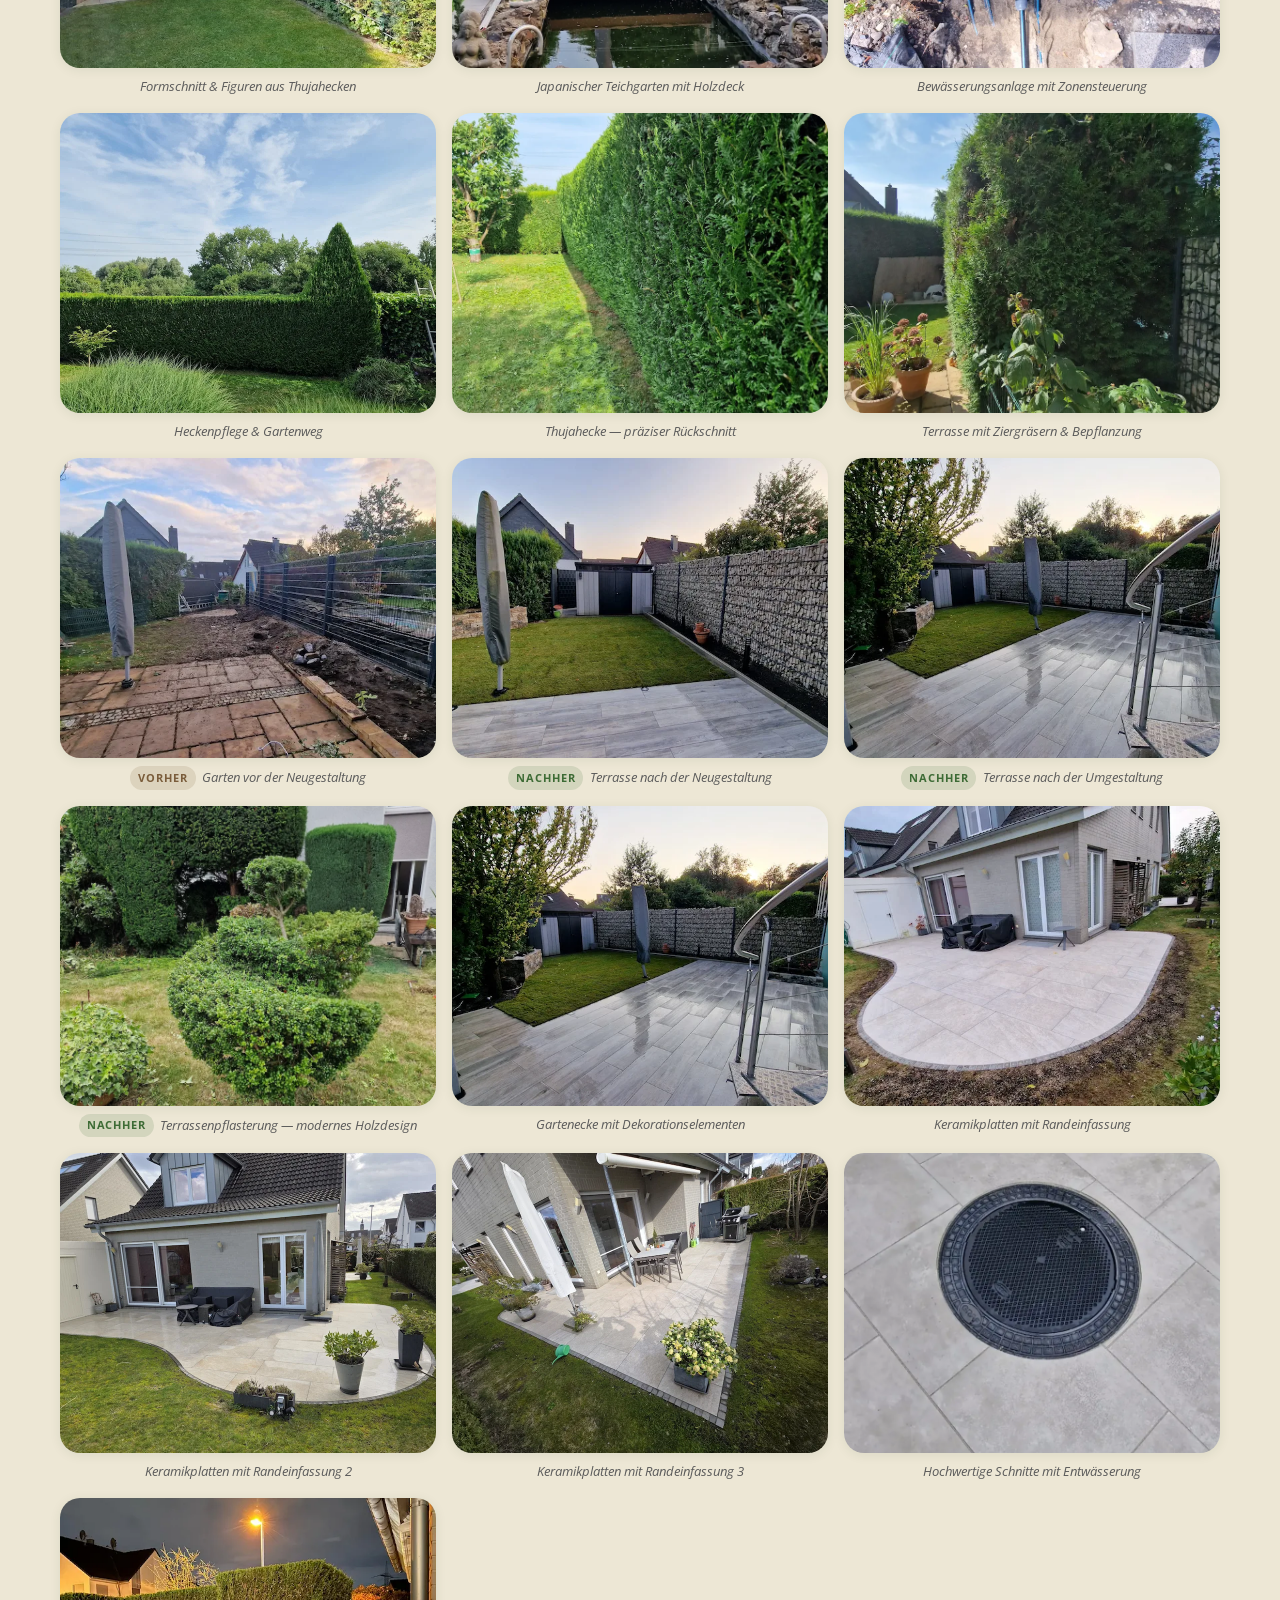
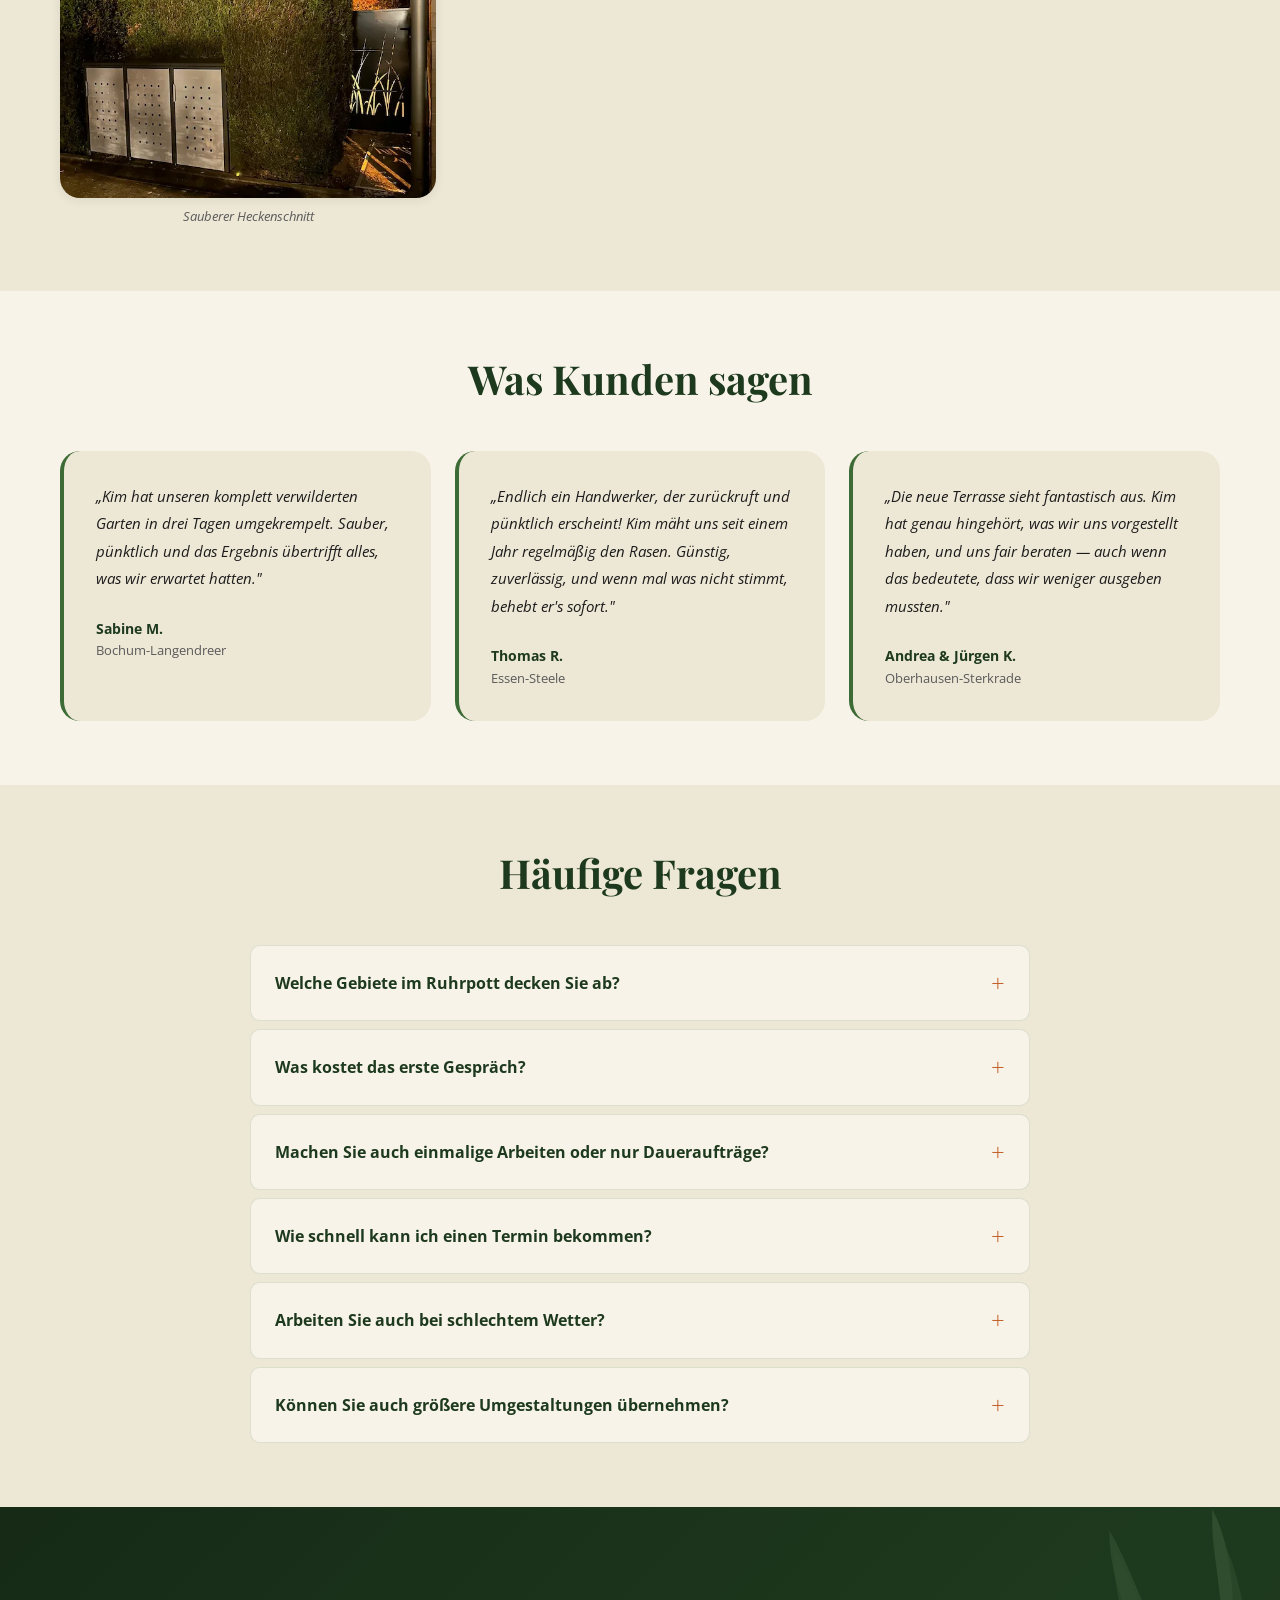
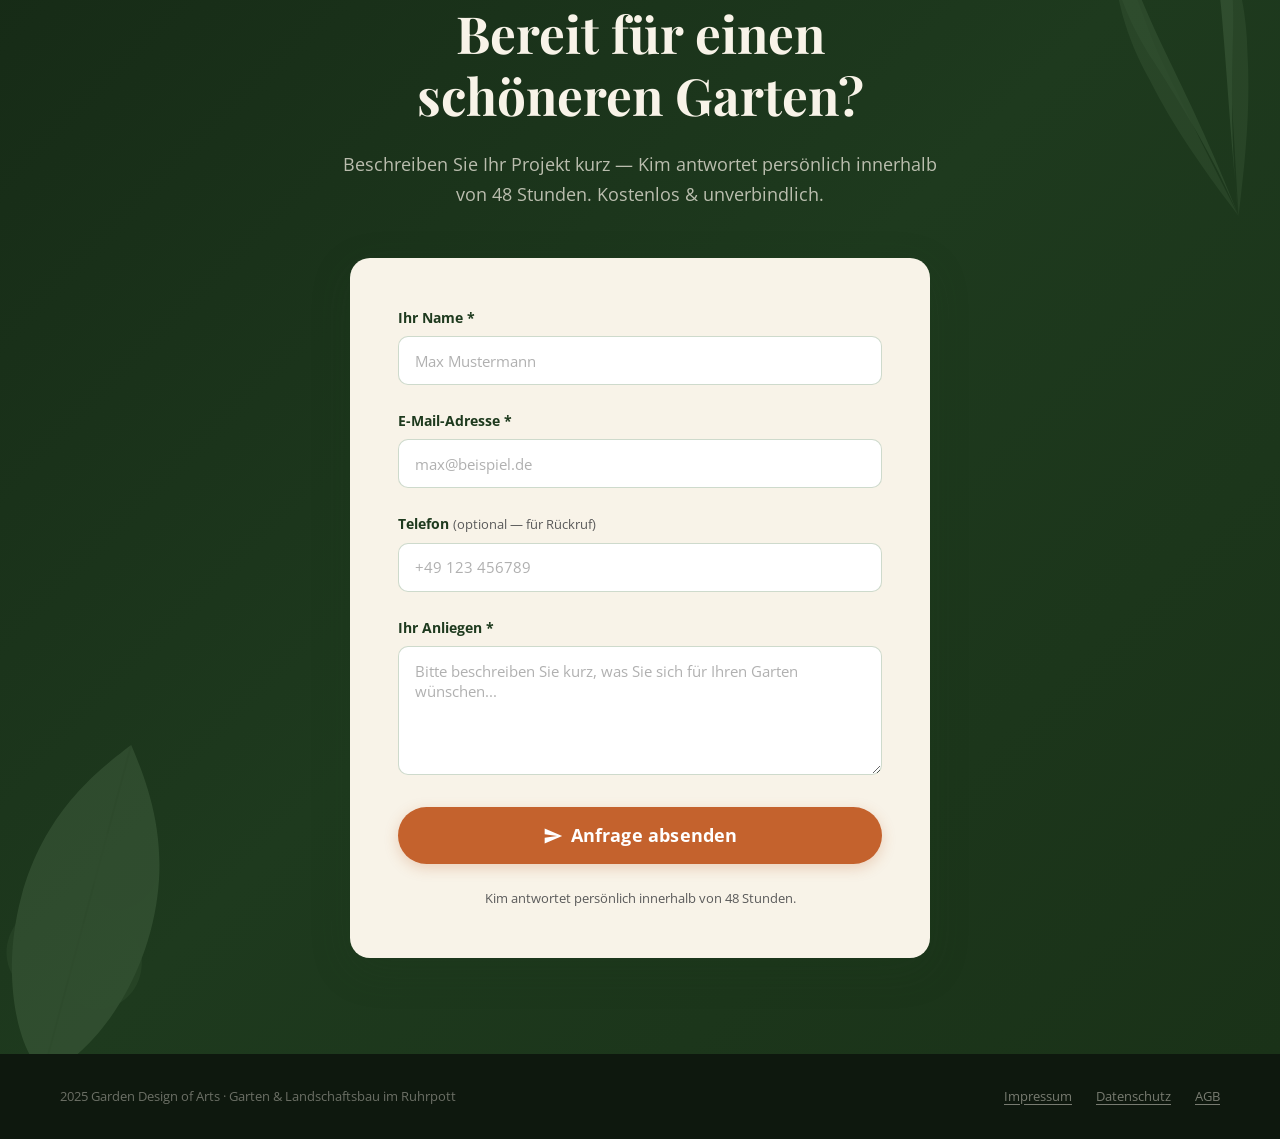
==== commit 1d0de6b4: "Neue Bilder" ====
--- a/index.html
+++ b/index.html
@@ -433,6 +433,7 @@
                      srcset="images/werk-01.jpg 4000w"
                      sizes="(max-width: 640px) calc(100vw - 2rem), (max-width: 1024px) calc(50vw - 2rem), 420px"
                      alt="Formschnitt: Büsche in Tier-Formen — Heckenschnitt im Ruhrpott"
+                     data-full="images/werk-01.jpg"
                      loading="lazy" decoding="async" width="4000" height="2252">
               </picture>
             </div>
@@ -448,6 +449,7 @@
                      srcset="images/werk-02.jpg 3000w"
                      sizes="(max-width: 640px) calc(100vw - 2rem), (max-width: 1024px) calc(50vw - 2rem), 420px"
                      alt="Japanischer Teichgarten mit Holzdeck und Steinskulpturen"
+                     data-full="images/werk-02.jpg"
                      loading="lazy" decoding="async" width="3000" height="4000">
               </picture>
             </div>
@@ -463,6 +465,7 @@
                      srcset="images/werk-03.jpg 4000w"
                      sizes="(max-width: 640px) calc(100vw - 2rem), (max-width: 1024px) calc(50vw - 2rem), 420px"
                      alt="Bewässerungsanlage Installation — unterirdische Leitungen und Steuerventile"
+                     data-full="images/werk-03.jpg"
                      loading="lazy" decoding="async" width="4000" height="3000">
               </picture>
             </div>
@@ -478,6 +481,7 @@
                      srcset="images/werk-04.jpg 4000w"
                      sizes="(max-width: 640px) calc(100vw - 2rem), (max-width: 1024px) calc(50vw - 2rem), 420px"
                      alt="Gartenweg mit hoher Thujahecke — gepflegt und geradlinig"
+                     data-full="images/werk-04.jpg"
                      loading="lazy" decoding="async" width="4000" height="3000">
               </picture>
             </div>
@@ -493,6 +497,7 @@
                      srcset="images/werk-05.jpg 3000w"
                      sizes="(max-width: 640px) calc(100vw - 2rem), (max-width: 1024px) calc(50vw - 2rem), 420px"
                      alt="Lange gerade Thujahecke nach dem Schnitt — präzise Gartenarbeit"
+                     data-full="images/werk-05.jpg"
                      loading="lazy" decoding="async" width="3000" height="4000">
               </picture>
             </div>
@@ -508,6 +513,7 @@
                      srcset="images/werk-06.jpg 2252w"
                      sizes="(max-width: 640px) calc(100vw - 2rem), (max-width: 1024px) calc(50vw - 2rem), 420px"
                      alt="Moderne Terrasse mit Ziergräsern und Blumenbeet — Bepflanzung und Pflasterung"
+                     data-full="images/werk-06.jpg"
                      loading="lazy" decoding="async" width="2252" height="4000">
               </picture>
             </div>
@@ -523,6 +529,7 @@
                      srcset="images/werk-07.jpg 4000w"
                      sizes="(max-width: 640px) calc(100vw - 2rem), (max-width: 1024px) calc(50vw - 2rem), 420px"
                      alt="Garten vor der Umgestaltung — alter Pflasterbelag und ungepflegte Fläche"
+                     data-full="images/werk-07.jpg"
                      loading="lazy" decoding="async" width="4000" height="2252">
               </picture>
             </div>
@@ -538,6 +545,7 @@
                      srcset="images/werk-08.jpg 4000w"
                      sizes="(max-width: 640px) calc(100vw - 2rem), (max-width: 1024px) calc(50vw - 2rem), 420px"
                      alt="Neu gestaltete geschwungene Terrasse aus modernen Natursteinplatten — Nachher"
+                     data-full="images/werk-08.jpg"
                      loading="lazy" decoding="async" width="4000" height="2252">
               </picture>
             </div>
@@ -553,6 +561,7 @@
                      srcset="images/werk-13.jpg 4000w"
                      sizes="(max-width: 640px) calc(100vw - 2rem), (max-width: 1024px) calc(50vw - 2rem), 420px"
                      alt="Terrasse nach der Umgestaltung"
+                     data-full="images/werk-13.jpg"
                      loading="lazy" decoding="async" width="4000" height="2252">
               </picture>
             </div>
@@ -568,6 +577,7 @@
                      srcset="images/werk-10.jpg 4000w"
                      sizes="(max-width: 640px) calc(100vw - 2rem), (max-width: 1024px) calc(50vw - 2rem), 420px"
                      alt="Moderne Terrasse mit hochwertigen Betonplatten im Holzdesign — Abendstimmung"
+                     data-full="images/werk-10.jpg"
                      loading="lazy" decoding="async" width="4000" height="2252">
               </picture>
             </div>
@@ -583,6 +593,7 @@
                      srcset="images/werk-09.jpg 3000w"
                      sizes="(max-width: 640px) calc(100vw - 2rem), (max-width: 1024px) calc(50vw - 2rem), 420px"
                      alt="Dekorative Gartenecke mit Skulpturen und Bambusmatte — Gartengestaltung"
+                     data-full="images/werk-09.jpg"
                      loading="lazy" decoding="async" width="3000" height="4000">
               </picture>
             </div>
@@ -598,10 +609,41 @@
                      srcset="images/werk-11.jpg 4000w"
                      sizes="(max-width: 640px) calc(100vw - 2rem), (max-width: 1024px) calc(50vw - 2rem), 420px"
                      alt="Frisch gepflasterter Außenbereich mit Rasenfläche bei Sonnenuntergang"
+                     data-full="images/werk-11.jpg"
                      loading="lazy" decoding="async" width="4000" height="2252">
               </picture>
             </div>
-            <figcaption>Pflasterarbeiten mit Randeinfassung</figcaption>
+            <figcaption>Keramikplatten mit Randeinfassung</figcaption>
+          </figure>
+
+          <figure class="portfolio__item">
+            <div class="portfolio__img-wrap">
+              <picture>
+                <source type="image/webp" srcset="images/werk-15.webp"
+                        sizes="(max-width: 640px) calc(100vw - 2rem), (max-width: 1024px) calc(50vw - 2rem), 420px">
+                <img src="images/werk-15.webp"
+                     sizes="(max-width: 640px) calc(100vw - 2rem), (max-width: 1024px) calc(50vw - 2rem), 420px"
+                     alt="Keramikplatten mit Randeinfassung"
+                     data-full="images/werk-15.webp"
+                     loading="lazy" decoding="async" width="1400" height="1050">
+              </picture>
+            </div>
+            <figcaption>Keramikplatten mit Randeinfassung 2</figcaption>
+          </figure>
+
+          <figure class="portfolio__item">
+            <div class="portfolio__img-wrap">
+              <picture>
+                <source type="image/webp" srcset="images/werk-16.webp"
+                        sizes="(max-width: 640px) calc(100vw - 2rem), (max-width: 1024px) calc(50vw - 2rem), 420px">
+                <img src="images/werk-16.webp"
+                     sizes="(max-width: 640px) calc(100vw - 2rem), (max-width: 1024px) calc(50vw - 2rem), 420px"
+                     alt="Keramikplatten mit Randeinfassung"
+                     data-full="images/werk-16.webp"
+                     loading="lazy" decoding="async" width="1400" height="1050">
+              </picture>
+            </div>
+            <figcaption>Keramikplatten mit Randeinfassung 3</figcaption>
           </figure>
 
           <figure class="portfolio__item">
@@ -614,6 +656,7 @@
                      srcset="images/werk-12.jpg 955w"
                      sizes="(max-width: 640px) calc(100vw - 2rem), (max-width: 1024px) calc(50vw - 2rem), 420px"
                      alt="Hochwertige Pflasterfläche aus Betonplatten — saubere Ausführung und Entwässerung"
+                     data-full="images/werk-12.jpg"
                      loading="lazy" decoding="async" width="955" height="2048">
               </picture>
             </div>
@@ -629,6 +672,7 @@
                      srcset="images/werk-14.jpg 1200w"
                      sizes="(max-width: 640px) calc(100vw - 2rem), (max-width: 1024px) calc(50vw - 2rem), 420px"
                      alt="Gartenarbeit — professionelle Gestaltung im Ruhrpott"
+                     data-full="images/werk-14.jpg"
                      loading="lazy" decoding="async" width="1200" height="1600">
               </picture>
             </div>
--- a/style.css
+++ b/style.css
@@ -1164,15 +1164,21 @@
   gap: var(--space-sm);
 }
 
+.portfolio__item {
+  min-width: 0;
+}
+
 .portfolio__img-wrap {
   overflow: hidden;
   border-radius: var(--radius-lg);
   box-shadow: var(--shadow-sm);
   transition: box-shadow 0.45s ease;
+  height: 300px;
 }
 
 .portfolio__img-wrap picture {
   display: block;
+  height: 100%;
 }
 
 .portfolio__item:hover .portfolio__img-wrap {
